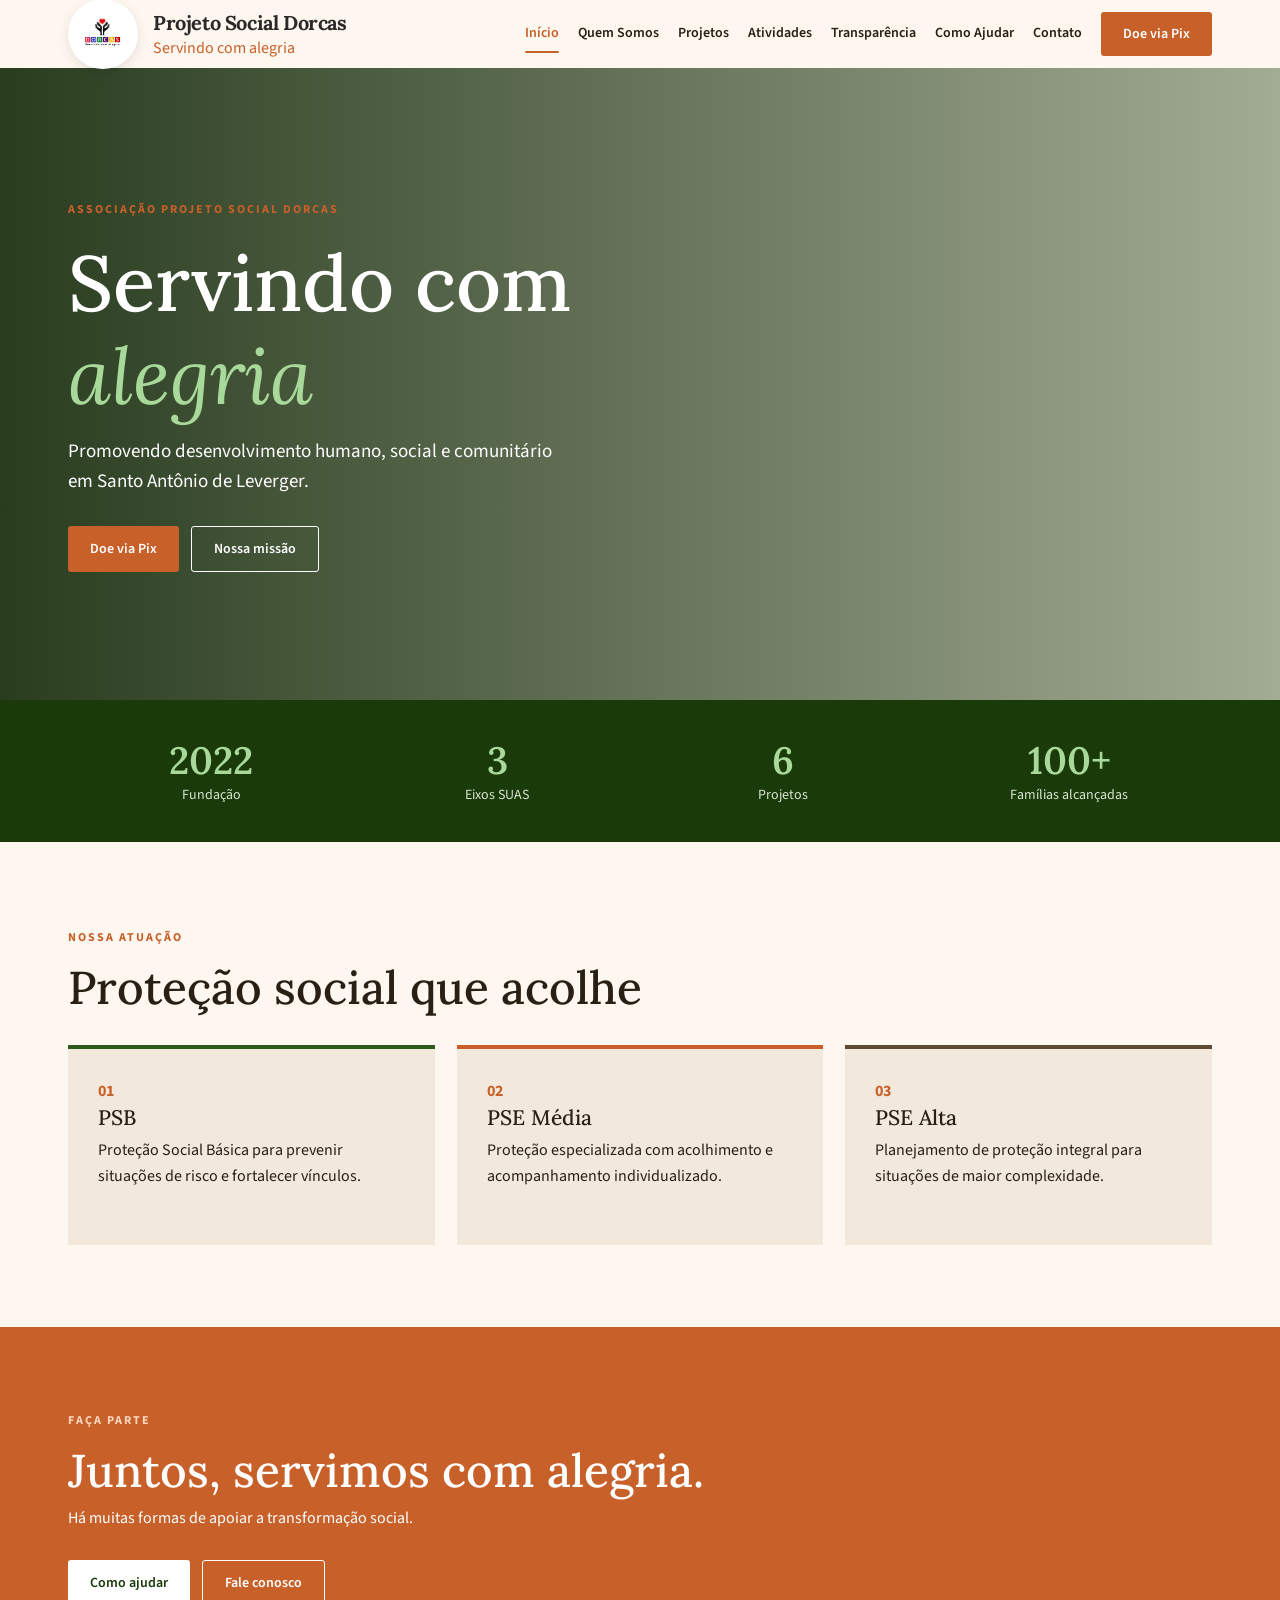
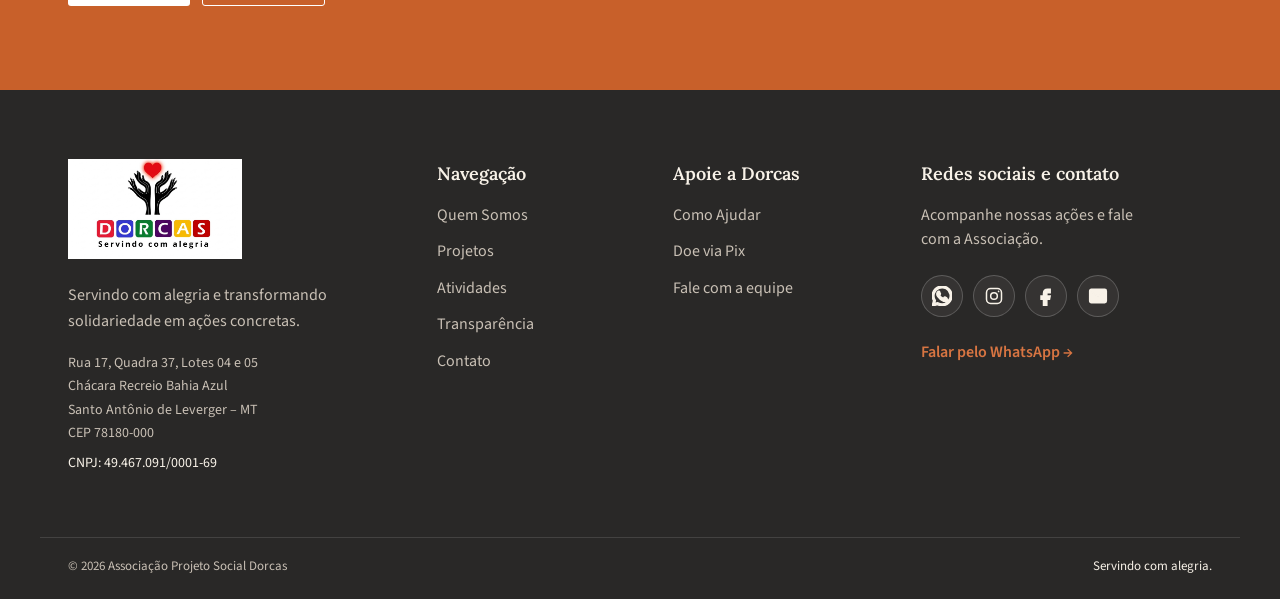
==== index.html @ cb59ca9a "git commit criacao da aplicação do Projeto Dorcas IFMT" ====
<!doctype html>
<html lang="pt-BR">

<head>
    <meta charset="utf-8">
    <meta name="viewport" content="width=device-width, initial-scale=1">
    <meta name="description"
        content="Associação Projeto Social Dorcas — assistência social em Santo Antônio de Leverger, Mato Grosso.">
    <title>Início | Projeto Social Dorcas</title>
    <link rel="preconnect" href="https://fonts.googleapis.com">
    <link rel="preconnect" href="https://fonts.gstatic.com" crossorigin>
    <link
        href="https://fonts.googleapis.com/css2?family=Lora:ital,wght@0,400;0,600;0,700;1,400&family=Source+Sans+3:wght@400;500;600;700&display=swap"
        rel="stylesheet">
    <link href="https://cdn.jsdelivr.net/npm/bootstrap@5.3.8/dist/css/bootstrap.min.css" rel="stylesheet">
    <link rel="stylesheet" href="assets/css/variables.css">
    <link rel="stylesheet" href="assets/css/style.css">
</head>

<body>
    <div data-component="header"></div>
    <main>
        <section class="hero">
            <div class="hero-overlay">
                <div class="container hero-content"><span class="eyebrow">ASSOCIAÇÃO PROJETO SOCIAL DORCAS</span>
                    <h1>Servindo com<br><em>alegria</em></h1>
                    <p>Promovendo desenvolvimento humano, social e comunitário em Santo Antônio de Leverger.</p>
                    <div class="actions"><button class="btn btn-orange pix-page-link" type="button" data-open-pix>Doe
                            via Pix</button><a class="btn btn-outline" href="quem-somos.html">Nossa missão</a></div>
                </div>
            </div>
        </section>
        <section class="stats dark">
            <div class="container stats-grid">
                <div><b>2022</b><span>Fundação</span></div>
                <div><b>3</b><span>Eixos SUAS</span></div>
                <div><b>6</b><span>Projetos</span></div>
                <div><b>100+</b><span>Famílias alcançadas</span></div>
            </div>
        </section>
        <section class="section">
            <div class="container"><span class="eyebrow">Nossa atuação</span>
                <h2>Proteção social que acolhe</h2>
                <div class="cards three">
                    <article class="axis green"><span>01</span>
                        <h3>PSB</h3>
                        <p>Proteção Social Básica para prevenir situações de risco e fortalecer vínculos.</p>
                    </article>
                    <article class="axis orange"><span>02</span>
                        <h3>PSE Média</h3>
                        <p>Proteção especializada com acolhimento e acompanhamento individualizado.</p>
                    </article>
                    <article class="axis brown"><span>03</span>
                        <h3>PSE Alta</h3>
                        <p>Planejamento de proteção integral para situações de maior complexidade.</p>
                    </article>
                </div>
            </div>
        </section>
        <section class="cta">
            <div class="container"><span class="eyebrow">Faça parte</span>
                <h2>Juntos, servimos com alegria.</h2>
                <p>Há muitas formas de apoiar a transformação social.</p>
                <div class="actions"><button type="button" class="btn btn-light" data-open-help>Como
                        ajudar</button><button type="button" class="btn btn-outline-light" data-open-contact>Fale
                        conosco</button></div>
            </div>
        </section>
    </main>
    <div data-component="footer"></div>
    <dialog id="pix-dialog" aria-labelledby="pix-dialog-title">
        <div class="pix-dialog-panel">
            <div class="pix-dialog-header">
                <div><span class="eyebrow">Apoie a nossa missão</span>
                    <h2 id="pix-dialog-title">Doe via Pix</h2>
                </div><button class="dialog-close" type="button" data-close-pix
                    aria-label="Fechar doação Pix">×</button>
            </div>
            <div class="pix-dialog-grid">
                <div class="pix-dialog-qr">
                    <h3>Escaneie o QR Code</h3>
                    <p>Aponte a câmera do seu celular para o código e confira os dados antes de confirmar.</p>
                    <div class="pix-qr pix-qr-large"><img src="assets/images/pix-dorcas.png"
                            alt="QR Code Pix para doar à Associação Projeto Social Dorcas"><span>QR Code Pix</span>
                    </div>
                    <p class="pix-beneficiary"><small>Beneficiário</small><strong>Associação Projeto Social
                            Dorcas</strong></p>
                    <p class="pix-beneficiary"><small>Chave Pix — CNPJ</small><strong>49.467.091/0001-69</strong></p>
                    <button class="btn btn-orange copy-pix" type="button" data-pix="49.467.091/0001-69">Copiar chave
                        Pix</button>
                </div>
                <div class="pix-dialog-instructions">
                    <div class="info-card">
                        <h3>Como doar</h3>
                        <ol>
                            <li>Abra o aplicativo do seu banco.</li>
                            <li>Escolha Pix e leia o QR Code.</li>
                            <li>Confira o beneficiário.</li>
                            <li>Escolha o valor e finalize.</li>
                        </ol>
                    </div>
                    <div class="info-card">
                        <h3>O seu apoio pode ajudar com</h3>
                        <p>Materiais para a sede, atividades de convivência, capacitações profissionais e atendimento às
                            famílias.</p>
                        <div class="suggested-values"><span>R$ 20</span><span>R$ 50</span><span>R$ 100</span><span>Outro
                                valor</span></div>
                    </div>
                </div>
            </div>
        </div>
    </dialog>
    <dialog id="help-dialog" aria-labelledby="help-dialog-title">
        <div class="help-dialog-panel">
            <div class="help-dialog-header">
                <div><span class="eyebrow">Participe da transformação</span>
                    <h2 id="help-dialog-title">Como Ajudar</h2>
                </div><button class="dialog-close" type="button" data-close-help
                    aria-label="Fechar Como Ajudar">×</button>
            </div>
            <div class="help-dialog-content">
                <section class="help-other-section">
                    <div class="help-section-heading"><span class="eyebrow">Outras formas de apoiar</span>
                        <h3>Outras formas de ajudar</h3>
                        <p>Existem muitas maneiras de participar da missão da Associação Projeto Social Dorcas.</p>
                    </div>
                    <div class="help-other-grid">
                        <article>
                            <h4>Seja voluntário</h4>
                            <p>Compartilhe seu tempo, seus conhecimentos e suas habilidades para apoiar as atividades da
                                Dorcas.</p>
                        </article>
                        <article>
                            <h4>Doe materiais</h4>
                            <p>Cimento, alimentos, materiais de construção e itens essenciais fazem diferença no
                                atendimento às famílias.</p>
                        </article>
                        <article>
                            <h4>Divulgue</h4>
                            <p>Conte a alguém sobre a Dorcas, nossas iniciativas e as formas de participação da
                                comunidade.</p>
                        </article>
                    </div>
                </section>
                <section class="help-volunteer-section"><span class="eyebrow">Faça parte da Dorcas</span>
                    <h3>Quero ser voluntário</h3>
                    <p>Preencha seus dados e nossa equipe entrará em contato.</p>
                    <form class="form help-volunteer-form" id="help-volunteer-form"><label>Nome<input name="nome"
                                autocomplete="name" required minlength="3"><small
                                class="field-error"></small></label><label>E-mail<input name="email" type="email"
                                autocomplete="email" required><small
                                class="field-error"></small></label><label>Telefone<input name="telefone" type="tel"
                                autocomplete="tel" required><small class="field-error"></small></label><label>Área de
                            interesse<select name="area" required>
                                <option value="">Selecione</option>
                                <option>Atendimento social</option>
                                <option>Comunicação</option>
                                <option>Eventos e atividades</option>
                                <option>Doações e campanhas</option>
                                <option>Outra área</option>
                            </select><small class="field-error"></small></label><label>Disponibilidade<select
                                name="disponibilidade" required>
                                <option value="">Selecione</option>
                                <option>Durante a semana</option>
                                <option>Aos finais de semana</option>
                                <option>Em eventos pontuais</option>
                                <option>A combinar</option>
                            </select><small class="field-error"></small></label>
                        <div class="help-dialog-actions"><button class="btn btn-orange" type="submit">Enviar
                                inscrição</button><button class="btn btn-outline-green" type="button"
                                data-close-help>Cancelar</button></div>
                        <div class="success" hidden></div>
                    </form>
                </section>
            </div>
        </div>
    </dialog>
    <dialog id="contact-dialog" aria-labelledby="contact-dialog-title">
        <div class="contact-dialog-panel">
            <div class="contact-dialog-header">
                <div><span class="eyebrow">Estamos à disposição</span>
                    <h2 id="contact-dialog-title">Fale conosco</h2>
                </div><button type="button" class="dialog-close" data-close-contact
                    aria-label="Fechar formulário de contato">×</button>
            </div>
            <p>Envie uma mensagem para a Associação Projeto Social Dorcas. Nossa equipe terá prazer em conversar com
                você.</p>
            <form class="form contact-dialog-form" id="contact-dialog-form"><label>Nome<input name="nome"
                        autocomplete="name" required minlength="3"><small
                        class="field-error"></small></label><label>E-mail<input name="email" type="email"
                        autocomplete="email" required><small
                        class="field-error"></small></label><label>Mensagem<textarea name="mensagem" rows="6" required
                        minlength="10"></textarea><small class="field-error"></small></label>
                <div class="contact-dialog-actions"><button class="btn btn-orange" type="submit">Enviar
                        mensagem</button><button class="btn btn-outline-green" type="button"
                        data-close-contact>Cancelar</button></div>
                <div class="success" hidden></div>
            </form>
        </div>
    </dialog>
    <div class="modal-backdrop" id="pix-modal">
        <div class="modal"><button class="modal-close" aria-label="Fechar">×</button><span class="eyebrow">Apoie nossa
                missão</span>
            <h2>Doe via Pix</h2>
            <p>Sua contribuição ajuda a transformar vidas e fortalecer nossa comunidade.</p>
            <div class="pix-qr"><img src="assets/images/pix-dorcas.png" alt="QR Code para doação via Pix"><span>QR Code
                    Pix</span></div>
            <div class="pix-box"><small>Beneficiário</small><strong>Associação Projeto Social
                    Dorcas</strong><small>Chave Pix (CNPJ)</small><code>49.467.091/0001-69</code><button
                    class="btn btn-orange copy-pix" data-pix="49.467.091/0001-69">Copiar chave</button></div>
        </div>
    </div>
    <script src="https://cdn.jsdelivr.net/npm/bootstrap@5.3.8/dist/js/bootstrap.bundle.min.js"></script>
    <script src="assets/js/main.js"></script>
    <script src="assets/js/components.js"></script>
</body>

</html>
---- assets/css/variables.css ----
:root{--verde:#2D5A1B;--verde-escuro:#1A3A0A;--verde-claro:#A8D89A;--laranja:#C8602A;--laranja-hover:#B05520;--marrom-escuro:#2A1F14;--marrom-medio:#5C4A35;--creme:#FDF7EF;--creme-escuro:#F2E9DC;--borda:#D9CEBF;--fonte-display:'Lora',Georgia,serif;--fonte-corpo:'Source Sans 3',system-ui,sans-serif;--container-max:1200px;--header-height:68px}
---- assets/css/style.css ----
*{box-sizing:border-box}html{scroll-behavior:smooth}body{margin:0;background:var(--creme);color:var(--marrom-escuro);font:16px var(--fonte-corpo);line-height:1.6}a{color:inherit;text-decoration:none}.container{max-width:var(--container-max);margin:auto;padding:0 28px}.eyebrow{font-size:12px;letter-spacing:2px;text-transform:uppercase;color:var(--laranja);font-weight:700}h1,h2,h3{font-family:var(--fonte-display);line-height:1.2}h1{font-size:clamp(44px,7vw,78px);margin:14px 0}h2{font-size:clamp(30px,4vw,46px);margin:10px 0 30px}h3{font-size:21px}.dark{background:var(--verde-escuro);color:#fff}header{height:var(--header-height);background:var(--creme);position:fixed;z-index:10;top:0;width:100%;border-bottom:1px solid transparent;transition:.3s}header.scrolled{box-shadow:0 3px 18px #0002;border-color:var(--borda)}.nav-wrap{height:100%;display:flex;align-items:center;justify-content:space-between}.brand{display:flex;align-items:center;gap:10px}.logo-mark{display:grid;place-items:center;width:40px;height:40px;border-radius:50%;background:var(--verde);color:#fff;font:700 23px var(--fonte-display)}.brand strong,.brand small{display:block;line-height:1.1}.brand strong{font:600 15px var(--fonte-display)}.brand small{font-size:11px;color:var(--laranja)}nav{display:flex;align-items:center;gap:19px;font-size:14px;font-weight:600}nav a:hover,.text-link{color:var(--laranja)}.hamb{display:none;background:none;border:0;font-size:28px}.btn{border:0;padding:12px 22px;border-radius:3px;display:inline-block;cursor:pointer;font:600 14px var(--fonte-corpo);transition:.2s}.btn-orange{background:var(--laranja);color:#fff}.btn-orange:hover{background:var(--laranja-hover)}.btn-outline,.btn-outline-light{border:1px solid #fff;color:#fff;background:transparent}.btn-light{background:#fff;color:var(--verde-escuro)}.hero{height:700px;background:linear-gradient(90deg,#122808e6,#1a3a0a66),url('https://images.unsplash.com/photo-1488521787991-ed7bbaae773c?w=1600&h=900&fit=crop&auto=format') center/cover;color:#fff}.hero-overlay{height:100%;display:flex;align-items:center}.hero-content{padding-top:68px}.hero h1 em{color:var(--verde-claro);font-weight:400}.hero p{font-size:19px;max-width:510px}.actions{display:flex;gap:12px;flex-wrap:wrap;margin-top:28px}.copy-pix{background:#fff;color:var(--laranja);border:0;padding:9px 15px;border-radius:3px;cursor:pointer}.stats{padding:36px 0}.stats-grid{display:grid;grid-template-columns:repeat(4,1fr);text-align:center}.stats b,.stats span{display:block}.stats b{font:600 38px var(--fonte-display);color:var(--verde-claro)}.stats span{font-size:14px;color:#d8e4d1}.section{padding:82px 0}.cream{background:var(--creme-escuro)}.cards{display:grid;gap:22px}.cards.three{grid-template-columns:repeat(3,1fr)}.cards.four{grid-template-columns:repeat(4,1fr)}.axis{padding:30px;background:var(--creme-escuro);min-height:200px;border-top:4px solid var(--verde)}.axis.orange{border-color:var(--laranja)}.axis.brown{border-color:var(--marrom-medio)}.axis span{color:var(--laranja);font-weight:700}.card{background:#fff;border:1px solid var(--borda);overflow:hidden}.card img{width:100%;height:190px;object-fit:cover;display:block}.card-body{padding:22px}.card-body p{color:#71675b}.tag,.status{display:inline-block;padding:4px 9px;font-size:11px;text-transform:uppercase;letter-spacing:.5px;background:var(--creme-escuro);color:var(--verde);margin-right:6px}.status{background:#dcebd7}.cor-laranja{background:#f7d8c8;color:#94431c}.cor-marrom{background:#e5dbce;color:var(--marrom-medio)}.meta{display:flex;align-items:center;justify-content:space-between}.section-head,.page-intro{display:flex;justify-content:space-between;align-items:center;gap:55px}.quote{background:var(--verde-escuro);color:#fff;padding:38px;font:italic 25px var(--fonte-display);flex:0 0 42%}.quote small{display:block;margin-top:18px;font:14px var(--fonte-corpo);color:var(--verde-claro)}.spaced{margin-top:60px}.team{text-align:center;padding:24px 16px;border:1px solid var(--borda);background:#fff}.avatar{width:70px;height:70px;margin:auto;border-radius:50%;display:grid;place-items:center;background:var(--verde-claro);color:var(--verde-escuro);font:600 22px var(--fonte-display)}.team>span{color:var(--laranja);font-weight:600}.doc-list{display:grid;gap:12px}.doc{display:flex;align-items:center;gap:18px;background:#fff;border:1px solid var(--borda);padding:17px 20px}.doc>div:nth-child(2){flex:1}.doc h3{margin:0}.doc-icon{background:var(--laranja);color:#fff;padding:10px 8px;font-size:11px}.doc .btn{padding:7px 13px;border:1px solid var(--borda)}.legal-grid{display:grid;grid-template-columns:repeat(4,1fr);gap:12px;margin-top:35px}.legal-grid div{padding:20px;background:var(--creme-escuro)}.legal-grid b,.legal-grid span{display:block}.legal-grid b{color:var(--laranja)}.donate-box{background:var(--laranja);color:#fff;display:flex;align-items:center;justify-content:space-between;padding:28px;border-left:0}.donate-box .eyebrow{color:#ffd6be}.donate-box h2{margin:6px 0}.donate-box strong{font:600 23px var(--fonte-display)}.help-grid,.contact-grid{display:grid;grid-template-columns:1fr 1fr;gap:70px;align-items:start;margin-top:40px}.form{background:#fff;border:1px solid var(--borda);padding:28px;display:grid;gap:13px}.form h2{font-size:30px;margin:0 0 8px}.form label{font-weight:600;font-size:14px}.form input,.form select,.form textarea{width:100%;display:block;margin-top:5px;padding:11px;border:1px solid var(--borda);font:16px var(--fonte-corpo);background:var(--creme)}.field-error{display:block;color:#a52a2a;font-size:12px;font-weight:600;min-height:0}.invalid{border-color:#b33!important;outline:2px solid #b332}.success{background:#dff1d9;color:var(--verde);padding:12px}.map-box{margin-top:24px;width:100%;height:280px;overflow:hidden;border:1px solid var(--borda);background:var(--creme-escuro)}.map-box iframe{width:100%;height:100%;border:0}.cta{padding:80px 0;background:var(--laranja);color:#fff}.cta .eyebrow{color:#ffd6be}.cta h2{margin-bottom:8px}footer{background:var(--verde-escuro);color:#dae7d5;padding:55px 0 20px}.footer-grid{display:grid;grid-template-columns:2fr 1fr 1.4fr;gap:50px}.light strong{color:#fff}.light small{color:var(--verde-claro)}footer h4{color:#fff;margin-top:0}footer a{display:block;margin:5px 0;color:#c3d5bb}.small{font-size:13px}.copyright{border-top:1px solid #ffffff22;margin-top:35px;padding-top:16px;font-size:13px}.fab{position:fixed;right:25px;bottom:25px;z-index:9;width:58px;height:58px;border-radius:50%;border:0;background:var(--laranja);color:#fff;font-size:23px;box-shadow:0 5px 16px #0003;animation:pulse 2s infinite}@keyframes pulse{50%{box-shadow:0 5px 16px #0003,0 0 0 10px #c8602a33}}.modal-backdrop{display:none;position:fixed;z-index:20;inset:0;background:#102006aa;place-items:center;padding:20px}.modal-backdrop.open{display:grid}.modal{background:var(--creme);max-width:440px;padding:38px;position:relative}.modal-close{position:absolute;right:15px;top:8px;border:0;background:none;font-size:30px}.pix-box{display:grid;gap:7px;background:var(--creme-escuro);padding:20px}.pix-box small{color:var(--marrom-medio);margin-top:4px}.pix-box code{font-size:20px}
@media(max-width:900px){nav{display:none}.hamb{display:block}nav.aberto{display:flex;position:absolute;top:68px;left:0;right:0;background:var(--creme);padding:18px 28px;flex-direction:column;align-items:stretch;box-shadow:0 8px 15px #0002}.cards.three,.cards.four,.legal-grid{grid-template-columns:repeat(2,1fr)}.page-intro,.help-grid,.contact-grid{display:grid;grid-template-columns:1fr}.quote{width:100%}.footer-grid{grid-template-columns:1fr 1fr}}
@media(max-width:560px){.container{padding:0 20px}.hero{height:620px}.hero h1{font-size:49px}.stats-grid{grid-template-columns:repeat(2,1fr);gap:25px}.cards.three,.cards.four,.legal-grid{grid-template-columns:1fr}.section{padding:58px 0}.footer-grid{grid-template-columns:1fr}.donate-box{display:block}.donate-box .btn{margin-top:15px}.doc{align-items:flex-start;flex-wrap:wrap}.doc .btn{margin-left:auto}}
.tabs-section{padding-top:72px;padding-bottom:72px;background:var(--creme)}.tabs-heading p{color:var(--marrom-medio)}.dorcas-tabs{border-bottom:1px solid var(--borda);padding-bottom:18px}.dorcas-tabs .nav-link{border:1px solid var(--borda);border-radius:999px;color:var(--verde-escuro);background:#fff;font:600 14px var(--fonte-corpo);padding:10px 18px;transition:color .25s ease,background-color .25s ease,transform .25s ease,box-shadow .25s ease}.dorcas-tabs .nav-link:hover{color:#fff;background:var(--verde);transform:translateY(-2px)}.dorcas-tabs .nav-link.active{color:#fff;background:var(--laranja);border-color:var(--laranja);box-shadow:0 6px 16px #c8602a33}.dorcas-tab-content{margin-top:24px;min-height:360px}.dorcas-tab-content>.tab-pane{animation:tabIn .42s ease both}.dorcas-tab-content .section{padding:34px 0 22px}.dorcas-tab-content .section>.container{padding-left:0;padding-right:0;max-width:none}.dorcas-tab-content .section h2{margin-top:0}@keyframes tabIn{from{opacity:0;transform:translateY(12px)}to{opacity:1;transform:translateY(0)}}@media(max-width:576px){.dorcas-tabs{justify-content:flex-start!important;overflow-x:auto;flex-wrap:nowrap!important;padding:5px 2px 16px}.dorcas-tabs .nav-item{flex:0 0 auto}.dorcas-tabs .nav-link{padding:9px 14px;font-size:13px}.tabs-heading{text-align:left!important}.dorcas-tab-content{min-height:500px}.dorcas-tab-content .section{padding-top:22px}.dorcas-tab-content .cards.three,.dorcas-tab-content .cards.four{grid-template-columns:1fr}}
#conteudo-abas{scroll-margin-top:86px}.location-column{position:relative}.location-column>.eyebrow{display:block;margin-bottom:8px}.location-column h3{margin-top:0}.location-column .map-box{box-shadow:0 12px 28px #1a3a0a18}.location-column .btn{margin-top:4px}@media(max-width:900px){nav.aberto{z-index:30;max-height:calc(100vh - 68px);overflow-y:auto}.dorcas-tabs{position:relative;z-index:2}}
.page-intro{position:relative;overflow:hidden;padding:30px;border-radius:18px;background:linear-gradient(135deg,#fff 0%,#f7eadb 56%,#dcebd7 100%);box-shadow:0 16px 35px #2d5a1b14}.page-intro:after{content:'';position:absolute;width:220px;height:220px;right:-90px;top:-100px;border-radius:50%;background:linear-gradient(135deg,#c8602a55,#a8d89a66);pointer-events:none}.page-intro>div{position:relative;z-index:1}.story-highlight{margin-top:28px;padding:26px;border-left:5px solid var(--laranja);border-radius:0 12px 12px 0;background:#fff;box-shadow:0 8px 20px #2d5a1b12}.story-highlight h3{margin-top:5px;color:var(--verde-escuro)}.principles-grid{display:grid;grid-template-columns:repeat(4,1fr);gap:14px}.principles-grid article{padding:22px;background:#fff;border:1px solid var(--borda);border-radius:10px;transition:transform .25s ease,box-shadow .25s ease,border-color .25s ease}.principles-grid article:hover{transform:translateY(-7px);border-color:var(--laranja);box-shadow:0 14px 24px #c8602a22}.principles-grid h3{font-size:18px;color:var(--verde);margin-top:0}.principles-grid p{margin-bottom:0;color:var(--marrom-medio)}.section-note{max-width:760px;color:var(--marrom-medio)}.relatos-grid{margin-top:18px}.relato-card{padding:24px;background:linear-gradient(145deg,#fff,#f5eee5);border:1px solid var(--borda);border-radius:10px}.relato-card p{font:italic 17px var(--fonte-display)}.relato-card small{color:var(--marrom-medio)}.relato-label{display:inline-block;margin-bottom:10px;color:var(--laranja);font-weight:700;text-transform:uppercase;font-size:12px;letter-spacing:1px}.donate-box{gap:25px}.pix-instruction{display:block;margin-top:10px;color:#fff;opacity:.9}.pix-qr{display:flex;flex-direction:column;align-items:center;gap:5px;background:#fff;padding:10px;border-radius:8px;color:var(--verde-escuro);font-size:12px;font-weight:700}.pix-qr img{display:block;width:132px;height:132px}.modal .pix-qr{margin:8px auto 15px;width:max-content}.modal .pix-qr img{width:170px;height:170px}@media(max-width:900px){.principles-grid{grid-template-columns:repeat(2,1fr)}}@media(max-width:560px){.page-intro{padding:22px 18px}.principles-grid{grid-template-columns:1fr}.donate-box{display:grid}.pix-qr img{width:150px;height:150px}}
nav a.active{color:var(--laranja);position:relative}nav a.active:after{content:'';position:absolute;left:0;right:0;bottom:-8px;height:2px;background:var(--laranja);border-radius:2px}@media(max-width:900px){nav.aberto a.active:after{bottom:auto;left:0;right:auto;top:50%;width:28px;transform:translateY(-50%)}}
.site-logo{display:block;width:190px;height:58px;object-fit:contain;object-position:left center}.brand{min-width:0}.footer-grid .site-logo{width:245px;height:105px;object-position:left center}@media(max-width:900px){.site-logo{width:175px;height:56px}.footer-grid .site-logo{width:230px;height:98px}}@media(max-width:560px){.site-logo{width:155px;height:52px}.footer-grid .site-logo{width:220px;height:94px}}
.pix-page-hero{padding:145px 0 70px;background:linear-gradient(115deg,var(--verde-escuro),var(--verde));color:#fff}.pix-page-hero .eyebrow{color:var(--verde-claro)}.pix-page-hero h1{margin-bottom:12px}.pix-page-hero p{max-width:650px;font-size:19px}.pix-page-grid{display:grid;grid-template-columns:1fr 1fr;gap:38px;align-items:start}.pix-main-card{padding:40px;background:#fff;border:1px solid var(--borda);border-radius:14px;text-align:center;box-shadow:0 14px 30px #2d5a1b12}.pix-main-card h2{margin-bottom:10px}.pix-qr-large{margin:24px auto;width:max-content}.pix-qr-large img{width:260px;height:260px}.pix-beneficiary{display:grid;gap:2px;text-align:left;border-top:1px solid var(--borda);padding-top:12px;margin-top:14px}.pix-beneficiary small{color:var(--marrom-medio)}.pix-beneficiary strong{font:600 19px var(--fonte-display);color:var(--verde-escuro)}.pix-side{display:grid;gap:18px}.info-card{padding:26px;background:var(--creme-escuro);border-left:4px solid var(--laranja);border-radius:0 10px 10px 0}.info-card h3{margin-top:0;color:var(--verde-escuro)}.info-card ol{padding-left:22px;margin-bottom:0}.suggested-values{display:flex;gap:8px;flex-wrap:wrap}.suggested-values span{padding:7px 13px;background:#fff;border:1px solid var(--borda);border-radius:999px;color:var(--verde);font-weight:600}.btn-outline-green{border:1px solid var(--verde);color:var(--verde);background:#fff}.btn-outline-green:hover{background:var(--verde);color:#fff}.pix-whatsapp{display:block;margin-top:13px}@media(max-width:800px){.pix-page-grid{grid-template-columns:1fr}.pix-page-hero{padding-top:125px}}@media(max-width:560px){.pix-main-card{padding:25px 18px}.pix-qr-large img{width:220px;height:220px}}
.project-detail-section{padding-top:135px}.project-detail-view{margin-top:24px;background:#fff;border:1px solid var(--borda);border-radius:16px;overflow:hidden;box-shadow:0 16px 35px #2d5a1b14}.project-detail-image{display:block;width:100%;height:420px;object-fit:cover}.project-detail-copy{max-width:850px;padding:42px}.project-detail-meta{display:flex;gap:10px;align-items:center;flex-wrap:wrap;margin-bottom:15px}.project-detail-copy h1{font-size:clamp(32px,5vw,58px);line-height:1.08;margin:0 0 14px}.project-detail-copy h2{font-size:26px;color:var(--verde-escuro);margin:30px 0 8px}.project-lead{font:italic 21px var(--fonte-display);color:var(--marrom-medio);margin-bottom:26px}.project-detail-copy .actions{margin-top:30px}.project-detail-copy .btn-outline-green{border:1px solid var(--verde);color:var(--verde);background:#fff}.project-detail-copy .btn-outline-green:hover{background:var(--verde);color:#fff}@media(max-width:700px){.project-detail-section{padding-top:110px}.project-detail-image{height:260px}.project-detail-copy{padding:26px 20px}.project-detail-copy h1{font-size:36px}}
.volunteer-hero{padding:145px 0 70px;background:linear-gradient(115deg,var(--verde-escuro),var(--verde));color:#fff}.volunteer-hero .eyebrow{color:var(--verde-claro)}.volunteer-hero p{max-width:650px;font-size:19px}.volunteer-layout{display:grid;grid-template-columns:.9fr 1.1fr;gap:70px;align-items:start}.volunteer-layout>div{padding-top:15px}.volunteer-note{margin:28px 0;padding:22px;background:var(--creme-escuro);border-left:4px solid var(--laranja);border-radius:0 10px 10px 0}.volunteer-note h3{margin-top:0;color:var(--verde-escuro)}.volunteer-form-page{gap:16px}.volunteer-form-page h2{margin-bottom:10px}@media(max-width:800px){.volunteer-hero{padding-top:115px}.volunteer-layout{grid-template-columns:1fr;gap:35px}}
.volunteer-project-link{display:inline-block;margin-top:4px;margin-bottom:10px}.project-detail-copy .actions{display:flex;gap:12px;flex-wrap:wrap}
.project-detail-actions{display:flex;align-items:center;gap:12px;flex-wrap:wrap;margin-top:24px}.project-detail-actions .btn{margin:0}@media(max-width:480px){.project-detail-actions{flex-direction:column;align-items:stretch}.project-detail-actions .btn{text-align:center}}
#volunteer-dialog{width:min(680px,calc(100% - 32px));max-width:680px;padding:0;border:0;border-radius:18px;background:transparent;color:var(--marrom-escuro);box-shadow:0 24px 70px #10200655}#volunteer-dialog::backdrop{background:rgba(16,32,6,.72);backdrop-filter:blur(3px)}.dialog-panel{padding:32px;background:var(--creme);border:1px solid var(--borda);border-radius:18px;max-height:90vh;overflow:auto}.dialog-header{display:flex;align-items:flex-start;justify-content:space-between;gap:20px}.dialog-header h2{margin:4px 0 0;color:var(--verde-escuro)}.dialog-close{width:38px;height:38px;border:0;border-radius:50%;background:var(--creme-escuro);color:var(--verde-escuro);font-size:28px;line-height:1;cursor:pointer}.dialog-close:hover{background:var(--laranja);color:#fff}.dialog-form{display:grid;gap:13px}.dialog-form label{display:grid;gap:6px}.dialog-form input,.dialog-form select{width:100%;padding:12px 13px;border:1px solid var(--borda);border-radius:5px;background:#fff;color:var(--marrom-escuro)}.dialog-form input:focus,.dialog-form select:focus{outline:2px solid #c8602a55;border-color:var(--laranja)}.dialog-actions{display:flex;gap:12px;flex-wrap:wrap;margin-top:8px}.dialog-actions .btn{margin:0}.dialog-form .success{border-radius:6px}@media(max-width:560px){#volunteer-dialog{width:calc(100% - 20px)}.dialog-panel{padding:24px 18px}.dialog-actions{flex-direction:column}.dialog-actions .btn{width:100%}}
#project-dialog{width:min(860px,calc(100% - 28px));max-width:860px;max-height:90vh;padding:0;border:0;border-radius:18px;background:transparent;color:var(--marrom-escuro);box-shadow:0 24px 70px #10200655}#project-dialog::backdrop{background:rgba(16,32,6,.74);backdrop-filter:blur(3px)}.project-dialog-panel{max-height:90vh;overflow-y:auto;padding:30px 34px;background:var(--creme);border:1px solid var(--borda);border-radius:18px}.project-dialog-header{display:flex;align-items:center;justify-content:space-between;gap:20px}.project-dialog-header .eyebrow{margin-bottom:0}.project-dialog-meta{display:flex;align-items:center;gap:9px;flex-wrap:wrap;margin:14px 0}.project-dialog-image{display:block;width:100%;height:290px;object-fit:cover;border-radius:12px;margin-bottom:22px}.project-dialog-panel h2{font-size:clamp(30px,5vw,48px);line-height:1.1;margin:8px 0 12px;color:var(--marrom-escuro)}.project-dialog-panel h3{margin:26px 0 7px;color:var(--verde-escuro);font-size:25px}.project-dialog-panel p{line-height:1.65}.project-dialog-panel .project-lead{font:italic 20px var(--fonte-display);color:var(--marrom-medio)}.project-dialog-footer{display:flex;justify-content:flex-end;margin-top:28px}.project-dialog-footer .btn{margin:0}.project-dialog-panel .dialog-close{flex:0 0 auto}@media(max-width:600px){#project-dialog{width:calc(100% - 18px)}.project-dialog-panel{padding:22px 18px}.project-dialog-image{height:200px}.project-dialog-panel h3{font-size:22px}}
#activity-dialog{width:min(760px,calc(100% - 28px));max-width:760px;max-height:90vh;padding:0;border:0;border-radius:18px;background:transparent;color:var(--marrom-escuro);box-shadow:0 24px 70px #10200655}#activity-dialog::backdrop{background:rgba(16,32,6,.74);backdrop-filter:blur(3px)}.activity-dialog-panel{max-height:90vh;overflow-y:auto;padding:30px 34px;background:var(--creme);border:1px solid var(--borda);border-radius:18px}.activity-dialog-header{display:flex;align-items:center;justify-content:space-between;gap:20px}.activity-dialog-meta{display:flex;align-items:center;gap:10px;flex-wrap:wrap;margin:18px 0 12px}.activity-dialog-meta time{color:var(--marrom-medio);font-size:14px}.activity-dialog-panel h2{font-size:clamp(30px,5vw,48px);line-height:1.1;color:var(--marrom-escuro);margin:8px 0 14px}.activity-dialog-panel h3{font-size:24px;color:var(--verde-escuro);margin:28px 0 8px}.activity-dialog-panel p{line-height:1.65}.activity-dialog-lead{font:italic 20px var(--fonte-display);color:var(--marrom-medio)}.activity-dialog-footer{display:flex;justify-content:flex-end;margin-top:28px}.activity-dialog-footer .btn{margin:0}@media(max-width:600px){#activity-dialog{width:calc(100% - 18px)}.activity-dialog-panel{padding:22px 18px}.activity-dialog-panel h3{font-size:21px}}
#pix-dialog{width:min(900px,calc(100% - 28px));max-width:900px;max-height:92vh;padding:0;border:0;border-radius:18px;background:transparent;color:var(--marrom-escuro);box-shadow:0 24px 70px #10200655}#pix-dialog::backdrop{background:rgba(16,32,6,.76);backdrop-filter:blur(3px)}.pix-dialog-panel{max-height:92vh;overflow-y:auto;padding:30px 34px;background:var(--creme);border:1px solid var(--borda);border-radius:18px}.pix-dialog-header{display:flex;align-items:flex-start;justify-content:space-between;gap:20px}.pix-dialog-header h2{margin:5px 0 0;color:var(--verde-escuro);font-size:clamp(30px,5vw,46px)}.pix-dialog-grid{display:grid;grid-template-columns:minmax(240px,.9fr) minmax(280px,1.1fr);gap:28px;align-items:start;margin-top:20px}.pix-dialog-qr{padding:22px;background:#fff;border:1px solid var(--borda);border-radius:12px;text-align:center}.pix-dialog-qr h3,.pix-dialog-instructions h3{color:var(--verde-escuro);margin-top:0}.pix-dialog-qr .pix-qr{margin:16px auto}.pix-dialog-qr .pix-beneficiary{text-align:left}.pix-dialog-qr .copy-pix{margin-top:8px}.pix-dialog-instructions{display:grid;gap:16px}.pix-dialog-instructions .info-card{margin:0}.pix-dialog-instructions ol{padding-left:22px;margin-bottom:0}.pix-dialog-instructions li+li{margin-top:8px}.pix-dialog-panel .copy-pix.copied{background:var(--verde);border-color:var(--verde)}@media(max-width:680px){#pix-dialog{width:calc(100% - 18px)}.pix-dialog-panel{padding:22px 18px}.pix-dialog-grid{grid-template-columns:1fr;gap:18px}.pix-dialog-qr{padding:18px}.pix-dialog-header h2{font-size:32px}}
.nav-help-button{display:inline-flex;align-items:center;border:0;background:transparent;color:inherit;font:inherit;cursor:pointer;padding:8px 0}.nav-help-button:hover{color:var(--laranja)}#help-dialog{width:min(900px,calc(100% - 24px));max-width:900px;max-height:90vh;padding:0;border:0;border-radius:18px;background:transparent;color:var(--marrom-escuro);box-shadow:0 24px 70px #10200655}#help-dialog::backdrop{background:rgba(16,32,6,.76);backdrop-filter:blur(3px)}.help-dialog-panel{max-height:90vh;overflow-y:auto;padding:30px 34px;background:var(--creme);border:1px solid var(--borda);border-radius:18px}.help-dialog-header{display:flex;align-items:flex-start;justify-content:space-between;gap:20px}.help-dialog-header h2{margin:5px 0 0;color:var(--verde-escuro);font-size:clamp(30px,5vw,46px)}.help-dialog-content{display:grid;gap:28px;margin-top:24px}.help-donate-section,.help-volunteer-section{padding:24px;background:#fff;border:1px solid var(--borda);border-radius:14px}.help-section-heading h3,.help-volunteer-section h3{margin:4px 0 8px;color:var(--verde-escuro);font-size:28px}.help-donate-grid{display:grid;grid-template-columns:minmax(230px,.85fr) minmax(280px,1.15fr);gap:24px;align-items:start;margin-top:18px}.help-pix-card{padding:18px;background:var(--creme-escuro);border-radius:10px;text-align:center}.help-pix-card .pix-qr{margin:0 auto 14px}.help-pix-card .pix-beneficiary{text-align:left}.help-pix-card .copy-pix{margin-top:8px}.help-donate-grid .info-card{margin:0}.help-donate-grid ol{padding-left:22px}.help-donate-grid li+li{margin-top:7px}.help-volunteer-form{display:grid;grid-template-columns:1fr 1fr;gap:14px 18px;margin-top:18px}.help-volunteer-form label{display:grid;gap:6px}.help-volunteer-form label:nth-child(1),.help-volunteer-form label:nth-child(2){grid-column:span 1}.help-volunteer-form input{width:100%;padding:12px;border:1px solid var(--borda);border-radius:5px;background:#fff}.help-dialog-actions{grid-column:1/-1;display:flex;gap:12px;flex-wrap:wrap;margin-top:4px}.help-dialog-actions .btn{margin:0}.help-pix-card .copy-pix.copied{background:var(--verde);border-color:var(--verde)}@media(max-width:700px){#help-dialog{width:calc(100% - 16px)}.help-dialog-panel{padding:22px 16px}.help-donate-grid,.help-volunteer-form{grid-template-columns:1fr}.help-volunteer-form label:nth-child(1),.help-volunteer-form label:nth-child(2){grid-column:auto}.help-dialog-actions{grid-column:auto;flex-direction:column}.help-dialog-actions .btn{width:100%}.nav-help-button{width:100%;justify-content:flex-start;padding:10px 0}}
#help-dialog .help-other-section{padding:24px;background:#fff;border:1px solid var(--borda);border-radius:14px}.help-other-grid{display:grid;grid-template-columns:repeat(3,1fr);gap:14px;margin-top:20px}.help-other-grid article{padding:20px;background:linear-gradient(145deg,#fff,#f5eee5);border:1px solid var(--borda);border-radius:10px;transition:transform .25s ease,box-shadow .25s ease,border-color .25s ease}.help-other-grid article:hover{transform:translateY(-5px);border-color:var(--laranja);box-shadow:0 12px 24px #c8602a22}.help-other-grid h4{margin:0 0 8px;color:var(--verde-escuro)}.help-other-grid p{margin:0;color:var(--marrom-medio);line-height:1.55}#help-dialog .help-volunteer-section{padding:24px;background:#fff;border:1px solid var(--borda);border-radius:14px}#help-dialog .help-volunteer-form{grid-template-columns:repeat(2,1fr)}#help-dialog .help-volunteer-form label{grid-column:auto}#help-dialog .help-volunteer-form label:nth-child(5),#help-dialog .help-volunteer-form .help-dialog-actions{grid-column:1/-1}@media(max-width:700px){.help-other-grid{grid-template-columns:1fr}#help-dialog .help-volunteer-form{grid-template-columns:1fr}#help-dialog .help-volunteer-form label:nth-child(5),#help-dialog .help-volunteer-form .help-dialog-actions{grid-column:auto}}
:root{--footer-bg:#292827;--footer-bg-soft:#353332;--footer-text:#f8f2e8;--footer-muted:#c9c0b5;--footer-accent:#d87542}.site-footer{background:var(--footer-bg);color:var(--footer-text);padding:64px 0 22px;border-top:4px solid var(--laranja)}.footer-grid-modern{display:grid;grid-template-columns:1.35fr .8fr .85fr 1.2fr;gap:42px;align-items:start}.site-footer .footer-brand{display:inline-block;margin-bottom:16px}.site-footer .footer-brand .site-logo{width:235px;height:100px;object-position:left center}.footer-intro{max-width:270px;color:var(--footer-muted);line-height:1.6;margin:0 0 18px}.site-footer address{font-style:normal;color:var(--footer-muted);line-height:1.65;font-size:14px}.site-footer address span{display:inline-block;margin-top:7px;color:var(--footer-text)}.site-footer h4{color:var(--footer-text);font:600 18px var(--fonte-display);margin:8px 0 18px}.site-footer .footer-column,.site-footer .footer-social-column{display:flex;flex-direction:column;align-items:flex-start}.site-footer .footer-column a,.footer-action-link{color:var(--footer-muted);text-decoration:none;background:none;border:0;font:inherit;text-align:left;padding:0;margin:0 0 11px;cursor:pointer;transition:color .25s ease,transform .25s ease}.site-footer .footer-column a:hover,.footer-action-link:hover{color:var(--footer-accent);transform:translateX(4px)}.site-footer .footer-social-column>p{color:var(--footer-muted);line-height:1.55;margin:0 0 18px;max-width:230px}.social-links{display:flex;gap:10px;flex-wrap:wrap}.social-link{display:grid;place-items:center;width:42px;height:42px;border:1px solid #ffffff33;border-radius:50%;color:var(--footer-text);background:var(--footer-bg-soft);transition:background .25s ease,color .25s ease,border-color .25s ease,transform .25s ease}.social-link:hover{color:#fff;background:var(--footer-accent);border-color:var(--footer-accent);transform:translateY(-4px)}.social-link svg{width:20px;height:20px;fill:currentColor;stroke:currentColor;stroke-width:1.8}.social-link svg rect,.social-link svg circle{fill:none}.social-link svg .icon-fill{fill:currentColor;stroke:none}.footer-whatsapp{display:inline-block;margin-top:18px;color:var(--footer-accent);font-weight:600;text-decoration:none;transition:color .25s ease,transform .25s ease}.footer-whatsapp:hover{color:#fff;transform:translateX(4px)}.site-footer .copyright{display:flex;justify-content:space-between;gap:16px;color:var(--footer-muted);border-top:1px solid #ffffff1f;margin-top:46px;padding-top:18px;font-size:13px}.site-footer .copyright span:last-child{color:var(--footer-text)}@media(max-width:1050px){.footer-grid-modern{grid-template-columns:1.2fr 1fr 1fr;gap:32px}.footer-social-column{grid-column:1/-1}.site-footer .footer-social-column>p{max-width:420px}}@media(max-width:700px){.site-footer{padding:48px 0 20px}.footer-grid-modern{grid-template-columns:1fr 1fr;gap:30px 24px}.footer-brand-column{grid-column:1/-1}.site-footer .footer-social-column{grid-column:1/-1}.site-footer .copyright{flex-direction:column;gap:6px;margin-top:34px}.site-footer .footer-brand .site-logo{width:220px;height:94px}}@media(max-width:480px){.footer-grid-modern{grid-template-columns:1fr}.footer-brand-column,.site-footer .footer-social-column{grid-column:auto}}
.header-brand{display:flex;align-items:center;gap:15px;min-width:0;text-decoration:none}.header-logo-frame{display:flex;align-items:center;justify-content:center;width:70px;height:70px;flex:0 0 70px;border-radius:50%;overflow:hidden;background:#fff;border:2px solid #ffffffaa;box-shadow:0 4px 12px #00000018}.header-logo{display:block;width:100%;height:100%;padding:6px;object-fit:contain;object-position:center;background:#fff}.header-brand-copy{display:flex;flex-direction:column;align-items:flex-start;justify-content:center;line-height:1.1;white-space:nowrap}.header-brand-copy strong{color:#2b2927;font:700 20px var(--fonte-display);letter-spacing:-.02em}.header-brand-copy small{margin-top:5px;color:var(--laranja);font:italic 600 14px var(--fonte-body)}@media(max-width:900px){.header-logo-frame{width:62px;height:62px;flex-basis:62px}.header-brand-copy strong{font-size:18px}.header-brand-copy small{font-size:13px}}@media(max-width:560px){.header-brand{gap:10px}.header-logo-frame{width:54px;height:54px;flex-basis:54px}.header-logo{padding:4px}.header-brand-copy strong{font-size:15px}.header-brand-copy small{font-size:11px;margin-top:3px}}
#contact-dialog{width:min(620px,calc(100% - 24px));max-width:620px;max-height:90vh;padding:0;border:0;border-radius:18px;background:transparent;color:var(--marrom-escuro);box-shadow:0 24px 70px #10200655}#contact-dialog::backdrop{background:rgba(16,32,6,.76);backdrop-filter:blur(3px)}.contact-dialog-panel{max-height:90vh;overflow-y:auto;padding:30px 34px;background:var(--creme);border:1px solid var(--borda);border-radius:18px}.contact-dialog-header{display:flex;align-items:flex-start;justify-content:space-between;gap:20px}.contact-dialog-header h2{margin:5px 0 0;color:var(--verde-escuro);font-size:clamp(30px,5vw,46px)}.contact-dialog-form{display:grid;gap:14px;margin-top:20px}.contact-dialog-form label{display:grid;gap:6px}.contact-dialog-form input,.contact-dialog-form textarea{width:100%;padding:12px;border:1px solid var(--borda);border-radius:5px;background:#fff;font:inherit}.contact-dialog-form textarea{resize:vertical;min-height:130px}.contact-dialog-actions{display:flex;gap:12px;flex-wrap:wrap;margin-top:4px}.contact-dialog-actions .btn{margin:0}@media(max-width:600px){#contact-dialog{width:calc(100% - 16px)}.contact-dialog-panel{padding:22px 18px}.contact-dialog-actions{flex-direction:column}.contact-dialog-actions .btn{width:100%}}
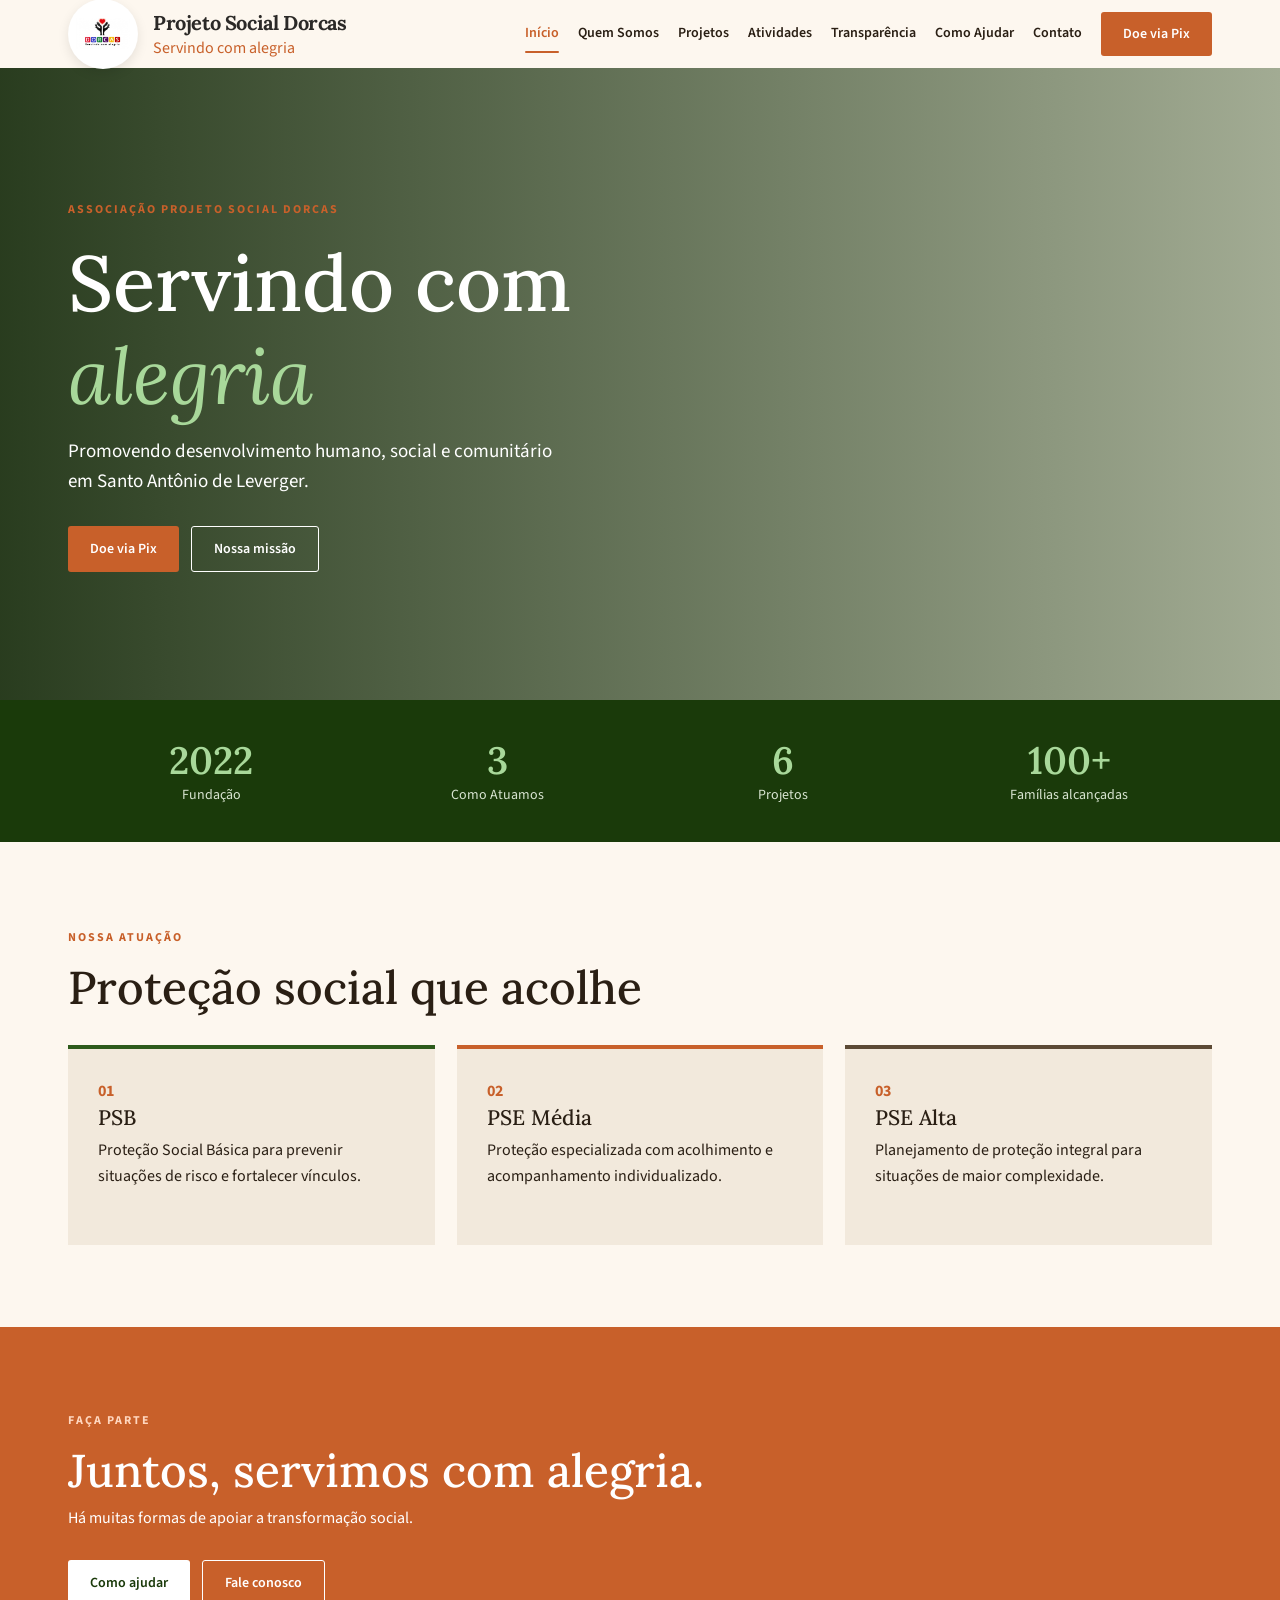
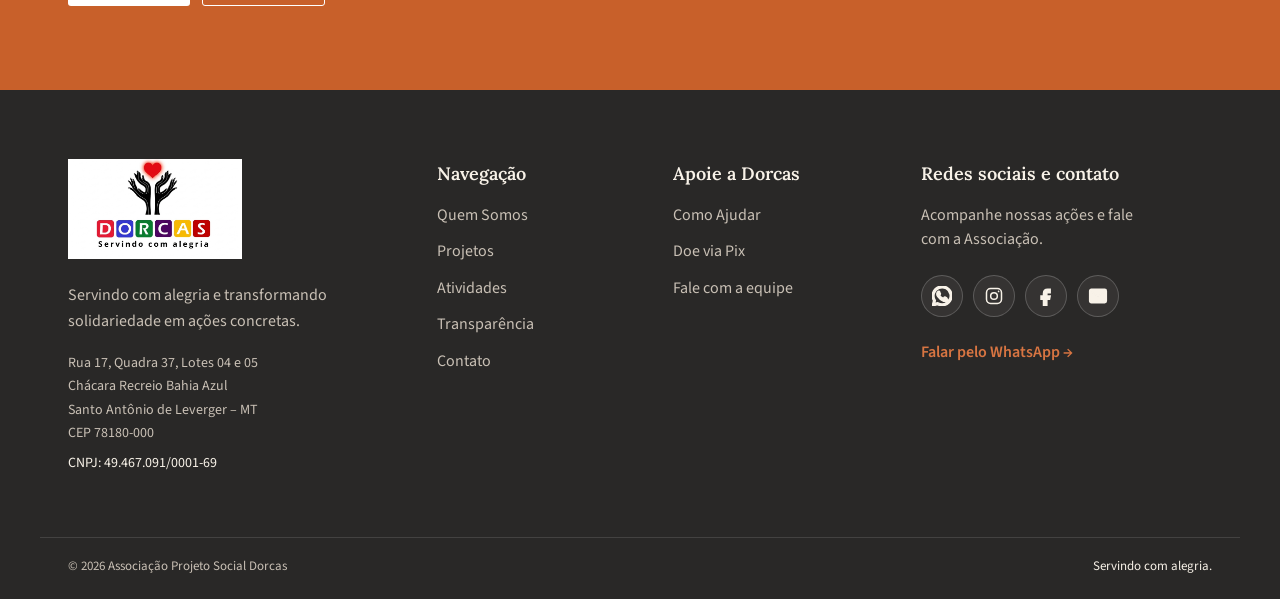
==== commit 86cb1166: "Update index.html alteração na escrita do eixo suas de modo que da de entender melhor o que são os 3" ====
--- a/index.html
+++ b/index.html
@@ -33,7 +33,7 @@
         <section class="stats dark">
             <div class="container stats-grid">
                 <div><b>2022</b><span>Fundação</span></div>
-                <div><b>3</b><span>Eixos SUAS</span></div>
+                <div><b>3</b><span>Como Atuamos</span></div>
                 <div><b>6</b><span>Projetos</span></div>
                 <div><b>100+</b><span>Famílias alcançadas</span></div>
             </div>
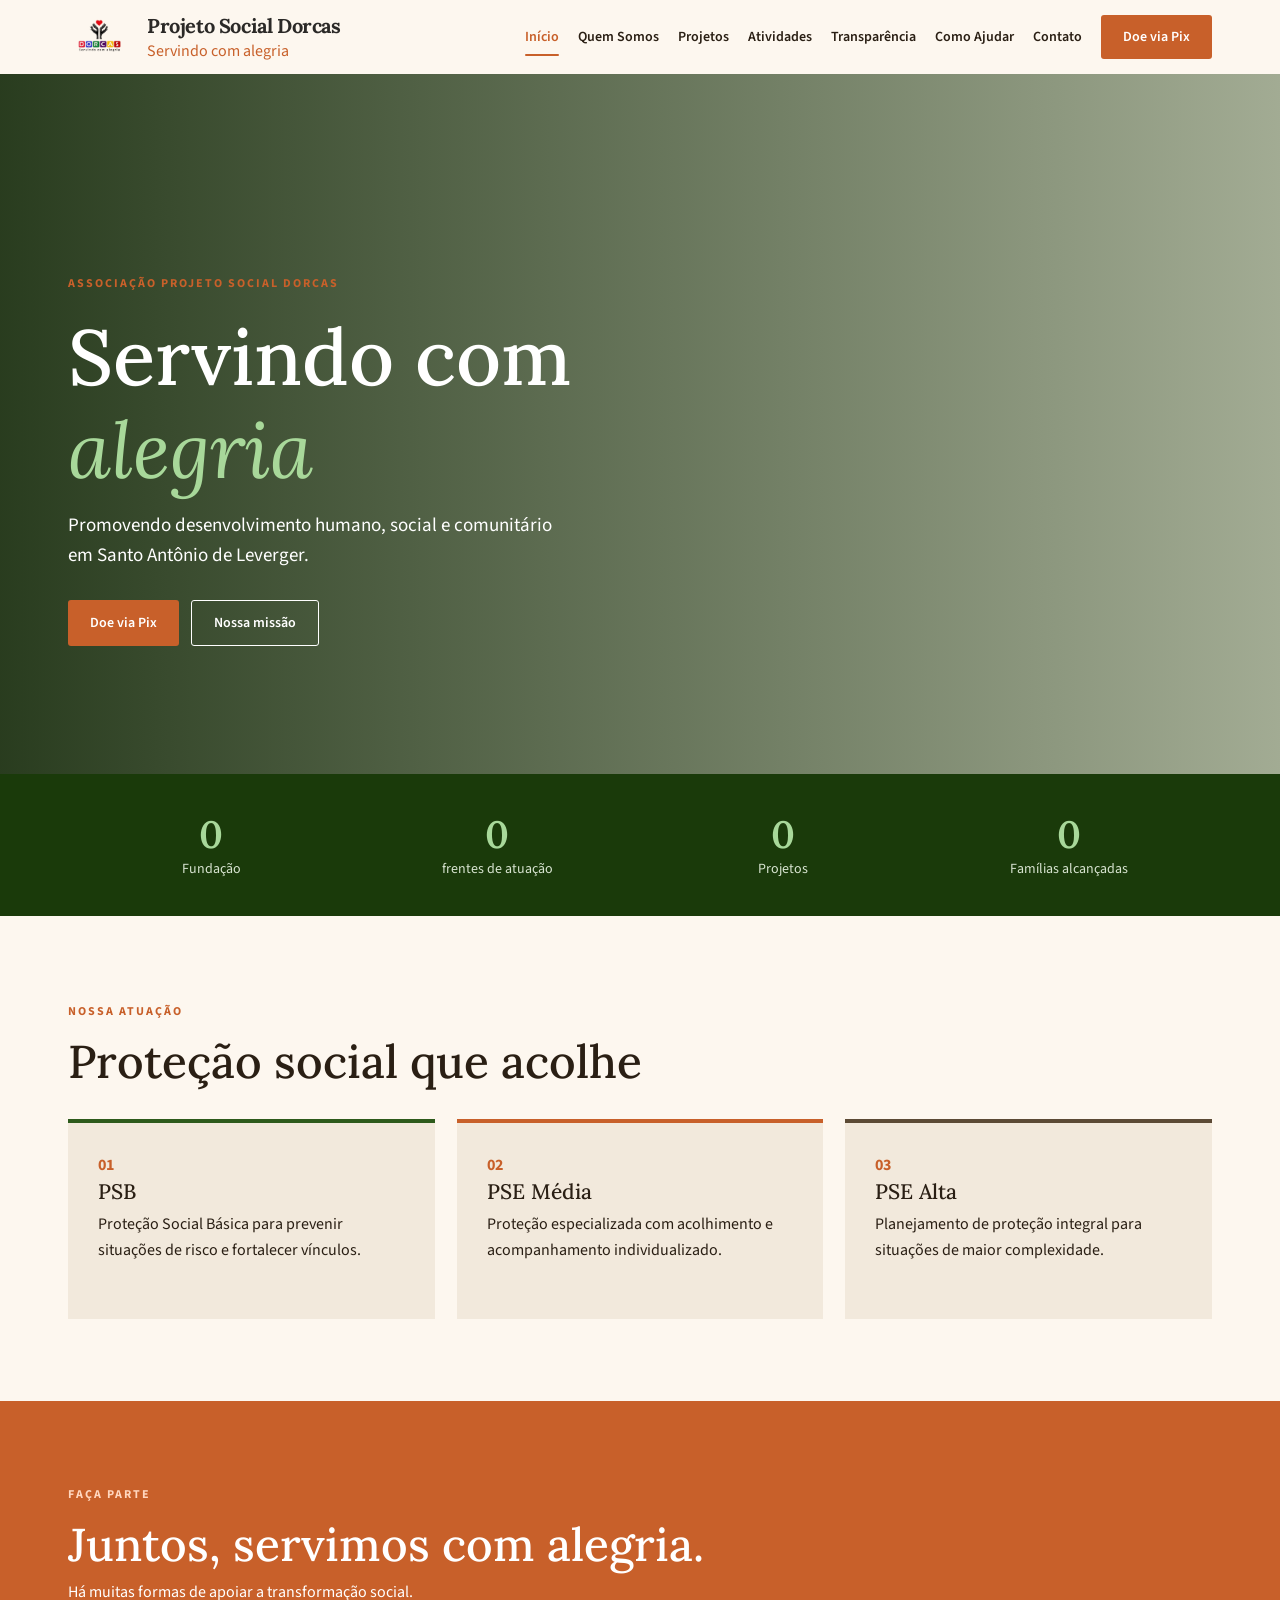
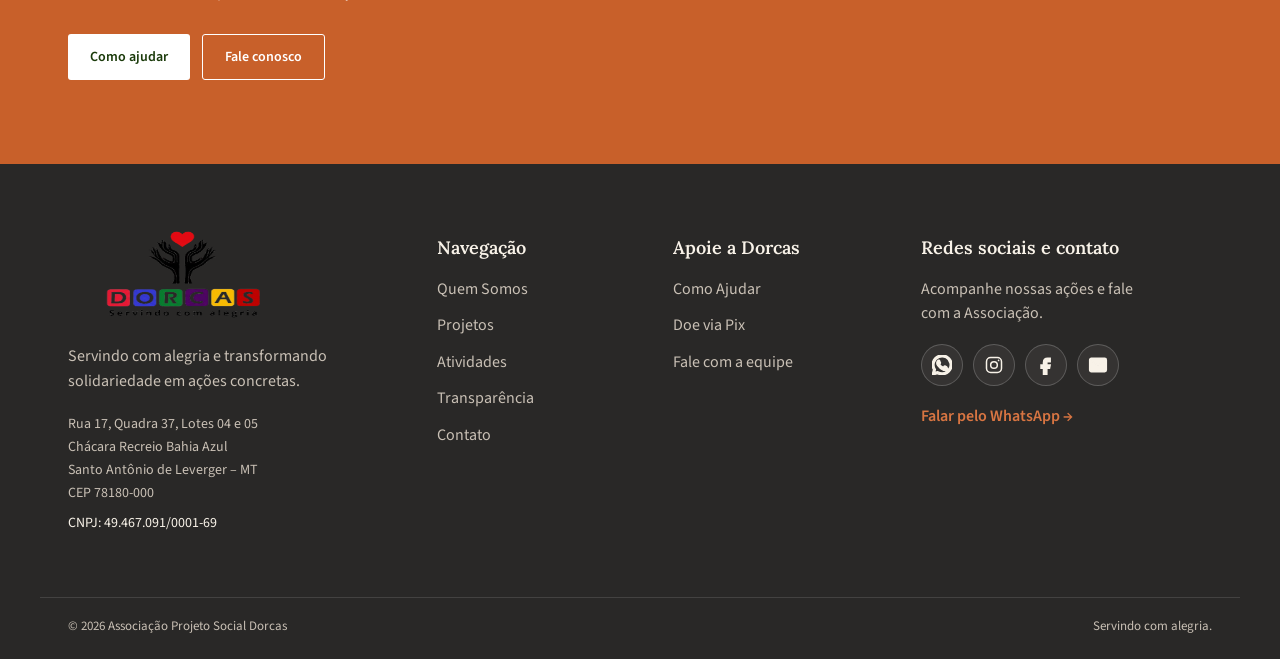
==== commit fccba5eb: "Atualizacao do projeto" ====
--- a/index.html
+++ b/index.html
@@ -32,10 +32,10 @@
         </section>
         <section class="stats dark">
             <div class="container stats-grid">
-                <div><b>2022</b><span>Fundação</span></div>
-                <div><b>3</b><span>Como Atuamos</span></div>
-                <div><b>6</b><span>Projetos</span></div>
-                <div><b>100+</b><span>Famílias alcançadas</span></div>
+                <div><b class="counter" data-target="2022">0</b><span>Fundação</span></div>
+                <div><b class="counter" data-target="3">0</b><span>frentes de atuação</span></div>
+                <div><b class="counter" data-target="6">0</b><span>Projetos</span></div>
+                <div><b class="counter" data-target="100" data-suffix="+">0</b><span>Famílias alcançadas</span></div>
             </div>
         </section>
         <section class="section">
--- a/assets/css/style.css
+++ b/assets/css/style.css
@@ -1,22 +1,1738 @@
-*{box-sizing:border-box}html{scroll-behavior:smooth}body{margin:0;background:var(--creme);color:var(--marrom-escuro);font:16px var(--fonte-corpo);line-height:1.6}a{color:inherit;text-decoration:none}.container{max-width:var(--container-max);margin:auto;padding:0 28px}.eyebrow{font-size:12px;letter-spacing:2px;text-transform:uppercase;color:var(--laranja);font-weight:700}h1,h2,h3{font-family:var(--fonte-display);line-height:1.2}h1{font-size:clamp(44px,7vw,78px);margin:14px 0}h2{font-size:clamp(30px,4vw,46px);margin:10px 0 30px}h3{font-size:21px}.dark{background:var(--verde-escuro);color:#fff}header{height:var(--header-height);background:var(--creme);position:fixed;z-index:10;top:0;width:100%;border-bottom:1px solid transparent;transition:.3s}header.scrolled{box-shadow:0 3px 18px #0002;border-color:var(--borda)}.nav-wrap{height:100%;display:flex;align-items:center;justify-content:space-between}.brand{display:flex;align-items:center;gap:10px}.logo-mark{display:grid;place-items:center;width:40px;height:40px;border-radius:50%;background:var(--verde);color:#fff;font:700 23px var(--fonte-display)}.brand strong,.brand small{display:block;line-height:1.1}.brand strong{font:600 15px var(--fonte-display)}.brand small{font-size:11px;color:var(--laranja)}nav{display:flex;align-items:center;gap:19px;font-size:14px;font-weight:600}nav a:hover,.text-link{color:var(--laranja)}.hamb{display:none;background:none;border:0;font-size:28px}.btn{border:0;padding:12px 22px;border-radius:3px;display:inline-block;cursor:pointer;font:600 14px var(--fonte-corpo);transition:.2s}.btn-orange{background:var(--laranja);color:#fff}.btn-orange:hover{background:var(--laranja-hover)}.btn-outline,.btn-outline-light{border:1px solid #fff;color:#fff;background:transparent}.btn-light{background:#fff;color:var(--verde-escuro)}.hero{height:700px;background:linear-gradient(90deg,#122808e6,#1a3a0a66),url('https://images.unsplash.com/photo-1488521787991-ed7bbaae773c?w=1600&h=900&fit=crop&auto=format') center/cover;color:#fff}.hero-overlay{height:100%;display:flex;align-items:center}.hero-content{padding-top:68px}.hero h1 em{color:var(--verde-claro);font-weight:400}.hero p{font-size:19px;max-width:510px}.actions{display:flex;gap:12px;flex-wrap:wrap;margin-top:28px}.copy-pix{background:#fff;color:var(--laranja);border:0;padding:9px 15px;border-radius:3px;cursor:pointer}.stats{padding:36px 0}.stats-grid{display:grid;grid-template-columns:repeat(4,1fr);text-align:center}.stats b,.stats span{display:block}.stats b{font:600 38px var(--fonte-display);color:var(--verde-claro)}.stats span{font-size:14px;color:#d8e4d1}.section{padding:82px 0}.cream{background:var(--creme-escuro)}.cards{display:grid;gap:22px}.cards.three{grid-template-columns:repeat(3,1fr)}.cards.four{grid-template-columns:repeat(4,1fr)}.axis{padding:30px;background:var(--creme-escuro);min-height:200px;border-top:4px solid var(--verde)}.axis.orange{border-color:var(--laranja)}.axis.brown{border-color:var(--marrom-medio)}.axis span{color:var(--laranja);font-weight:700}.card{background:#fff;border:1px solid var(--borda);overflow:hidden}.card img{width:100%;height:190px;object-fit:cover;display:block}.card-body{padding:22px}.card-body p{color:#71675b}.tag,.status{display:inline-block;padding:4px 9px;font-size:11px;text-transform:uppercase;letter-spacing:.5px;background:var(--creme-escuro);color:var(--verde);margin-right:6px}.status{background:#dcebd7}.cor-laranja{background:#f7d8c8;color:#94431c}.cor-marrom{background:#e5dbce;color:var(--marrom-medio)}.meta{display:flex;align-items:center;justify-content:space-between}.section-head,.page-intro{display:flex;justify-content:space-between;align-items:center;gap:55px}.quote{background:var(--verde-escuro);color:#fff;padding:38px;font:italic 25px var(--fonte-display);flex:0 0 42%}.quote small{display:block;margin-top:18px;font:14px var(--fonte-corpo);color:var(--verde-claro)}.spaced{margin-top:60px}.team{text-align:center;padding:24px 16px;border:1px solid var(--borda);background:#fff}.avatar{width:70px;height:70px;margin:auto;border-radius:50%;display:grid;place-items:center;background:var(--verde-claro);color:var(--verde-escuro);font:600 22px var(--fonte-display)}.team>span{color:var(--laranja);font-weight:600}.doc-list{display:grid;gap:12px}.doc{display:flex;align-items:center;gap:18px;background:#fff;border:1px solid var(--borda);padding:17px 20px}.doc>div:nth-child(2){flex:1}.doc h3{margin:0}.doc-icon{background:var(--laranja);color:#fff;padding:10px 8px;font-size:11px}.doc .btn{padding:7px 13px;border:1px solid var(--borda)}.legal-grid{display:grid;grid-template-columns:repeat(4,1fr);gap:12px;margin-top:35px}.legal-grid div{padding:20px;background:var(--creme-escuro)}.legal-grid b,.legal-grid span{display:block}.legal-grid b{color:var(--laranja)}.donate-box{background:var(--laranja);color:#fff;display:flex;align-items:center;justify-content:space-between;padding:28px;border-left:0}.donate-box .eyebrow{color:#ffd6be}.donate-box h2{margin:6px 0}.donate-box strong{font:600 23px var(--fonte-display)}.help-grid,.contact-grid{display:grid;grid-template-columns:1fr 1fr;gap:70px;align-items:start;margin-top:40px}.form{background:#fff;border:1px solid var(--borda);padding:28px;display:grid;gap:13px}.form h2{font-size:30px;margin:0 0 8px}.form label{font-weight:600;font-size:14px}.form input,.form select,.form textarea{width:100%;display:block;margin-top:5px;padding:11px;border:1px solid var(--borda);font:16px var(--fonte-corpo);background:var(--creme)}.field-error{display:block;color:#a52a2a;font-size:12px;font-weight:600;min-height:0}.invalid{border-color:#b33!important;outline:2px solid #b332}.success{background:#dff1d9;color:var(--verde);padding:12px}.map-box{margin-top:24px;width:100%;height:280px;overflow:hidden;border:1px solid var(--borda);background:var(--creme-escuro)}.map-box iframe{width:100%;height:100%;border:0}.cta{padding:80px 0;background:var(--laranja);color:#fff}.cta .eyebrow{color:#ffd6be}.cta h2{margin-bottom:8px}footer{background:var(--verde-escuro);color:#dae7d5;padding:55px 0 20px}.footer-grid{display:grid;grid-template-columns:2fr 1fr 1.4fr;gap:50px}.light strong{color:#fff}.light small{color:var(--verde-claro)}footer h4{color:#fff;margin-top:0}footer a{display:block;margin:5px 0;color:#c3d5bb}.small{font-size:13px}.copyright{border-top:1px solid #ffffff22;margin-top:35px;padding-top:16px;font-size:13px}.fab{position:fixed;right:25px;bottom:25px;z-index:9;width:58px;height:58px;border-radius:50%;border:0;background:var(--laranja);color:#fff;font-size:23px;box-shadow:0 5px 16px #0003;animation:pulse 2s infinite}@keyframes pulse{50%{box-shadow:0 5px 16px #0003,0 0 0 10px #c8602a33}}.modal-backdrop{display:none;position:fixed;z-index:20;inset:0;background:#102006aa;place-items:center;padding:20px}.modal-backdrop.open{display:grid}.modal{background:var(--creme);max-width:440px;padding:38px;position:relative}.modal-close{position:absolute;right:15px;top:8px;border:0;background:none;font-size:30px}.pix-box{display:grid;gap:7px;background:var(--creme-escuro);padding:20px}.pix-box small{color:var(--marrom-medio);margin-top:4px}.pix-box code{font-size:20px}
-@media(max-width:900px){nav{display:none}.hamb{display:block}nav.aberto{display:flex;position:absolute;top:68px;left:0;right:0;background:var(--creme);padding:18px 28px;flex-direction:column;align-items:stretch;box-shadow:0 8px 15px #0002}.cards.three,.cards.four,.legal-grid{grid-template-columns:repeat(2,1fr)}.page-intro,.help-grid,.contact-grid{display:grid;grid-template-columns:1fr}.quote{width:100%}.footer-grid{grid-template-columns:1fr 1fr}}
-@media(max-width:560px){.container{padding:0 20px}.hero{height:620px}.hero h1{font-size:49px}.stats-grid{grid-template-columns:repeat(2,1fr);gap:25px}.cards.three,.cards.four,.legal-grid{grid-template-columns:1fr}.section{padding:58px 0}.footer-grid{grid-template-columns:1fr}.donate-box{display:block}.donate-box .btn{margin-top:15px}.doc{align-items:flex-start;flex-wrap:wrap}.doc .btn{margin-left:auto}}
-.tabs-section{padding-top:72px;padding-bottom:72px;background:var(--creme)}.tabs-heading p{color:var(--marrom-medio)}.dorcas-tabs{border-bottom:1px solid var(--borda);padding-bottom:18px}.dorcas-tabs .nav-link{border:1px solid var(--borda);border-radius:999px;color:var(--verde-escuro);background:#fff;font:600 14px var(--fonte-corpo);padding:10px 18px;transition:color .25s ease,background-color .25s ease,transform .25s ease,box-shadow .25s ease}.dorcas-tabs .nav-link:hover{color:#fff;background:var(--verde);transform:translateY(-2px)}.dorcas-tabs .nav-link.active{color:#fff;background:var(--laranja);border-color:var(--laranja);box-shadow:0 6px 16px #c8602a33}.dorcas-tab-content{margin-top:24px;min-height:360px}.dorcas-tab-content>.tab-pane{animation:tabIn .42s ease both}.dorcas-tab-content .section{padding:34px 0 22px}.dorcas-tab-content .section>.container{padding-left:0;padding-right:0;max-width:none}.dorcas-tab-content .section h2{margin-top:0}@keyframes tabIn{from{opacity:0;transform:translateY(12px)}to{opacity:1;transform:translateY(0)}}@media(max-width:576px){.dorcas-tabs{justify-content:flex-start!important;overflow-x:auto;flex-wrap:nowrap!important;padding:5px 2px 16px}.dorcas-tabs .nav-item{flex:0 0 auto}.dorcas-tabs .nav-link{padding:9px 14px;font-size:13px}.tabs-heading{text-align:left!important}.dorcas-tab-content{min-height:500px}.dorcas-tab-content .section{padding-top:22px}.dorcas-tab-content .cards.three,.dorcas-tab-content .cards.four{grid-template-columns:1fr}}
-#conteudo-abas{scroll-margin-top:86px}.location-column{position:relative}.location-column>.eyebrow{display:block;margin-bottom:8px}.location-column h3{margin-top:0}.location-column .map-box{box-shadow:0 12px 28px #1a3a0a18}.location-column .btn{margin-top:4px}@media(max-width:900px){nav.aberto{z-index:30;max-height:calc(100vh - 68px);overflow-y:auto}.dorcas-tabs{position:relative;z-index:2}}
-.page-intro{position:relative;overflow:hidden;padding:30px;border-radius:18px;background:linear-gradient(135deg,#fff 0%,#f7eadb 56%,#dcebd7 100%);box-shadow:0 16px 35px #2d5a1b14}.page-intro:after{content:'';position:absolute;width:220px;height:220px;right:-90px;top:-100px;border-radius:50%;background:linear-gradient(135deg,#c8602a55,#a8d89a66);pointer-events:none}.page-intro>div{position:relative;z-index:1}.story-highlight{margin-top:28px;padding:26px;border-left:5px solid var(--laranja);border-radius:0 12px 12px 0;background:#fff;box-shadow:0 8px 20px #2d5a1b12}.story-highlight h3{margin-top:5px;color:var(--verde-escuro)}.principles-grid{display:grid;grid-template-columns:repeat(4,1fr);gap:14px}.principles-grid article{padding:22px;background:#fff;border:1px solid var(--borda);border-radius:10px;transition:transform .25s ease,box-shadow .25s ease,border-color .25s ease}.principles-grid article:hover{transform:translateY(-7px);border-color:var(--laranja);box-shadow:0 14px 24px #c8602a22}.principles-grid h3{font-size:18px;color:var(--verde);margin-top:0}.principles-grid p{margin-bottom:0;color:var(--marrom-medio)}.section-note{max-width:760px;color:var(--marrom-medio)}.relatos-grid{margin-top:18px}.relato-card{padding:24px;background:linear-gradient(145deg,#fff,#f5eee5);border:1px solid var(--borda);border-radius:10px}.relato-card p{font:italic 17px var(--fonte-display)}.relato-card small{color:var(--marrom-medio)}.relato-label{display:inline-block;margin-bottom:10px;color:var(--laranja);font-weight:700;text-transform:uppercase;font-size:12px;letter-spacing:1px}.donate-box{gap:25px}.pix-instruction{display:block;margin-top:10px;color:#fff;opacity:.9}.pix-qr{display:flex;flex-direction:column;align-items:center;gap:5px;background:#fff;padding:10px;border-radius:8px;color:var(--verde-escuro);font-size:12px;font-weight:700}.pix-qr img{display:block;width:132px;height:132px}.modal .pix-qr{margin:8px auto 15px;width:max-content}.modal .pix-qr img{width:170px;height:170px}@media(max-width:900px){.principles-grid{grid-template-columns:repeat(2,1fr)}}@media(max-width:560px){.page-intro{padding:22px 18px}.principles-grid{grid-template-columns:1fr}.donate-box{display:grid}.pix-qr img{width:150px;height:150px}}
-nav a.active{color:var(--laranja);position:relative}nav a.active:after{content:'';position:absolute;left:0;right:0;bottom:-8px;height:2px;background:var(--laranja);border-radius:2px}@media(max-width:900px){nav.aberto a.active:after{bottom:auto;left:0;right:auto;top:50%;width:28px;transform:translateY(-50%)}}
-.site-logo{display:block;width:190px;height:58px;object-fit:contain;object-position:left center}.brand{min-width:0}.footer-grid .site-logo{width:245px;height:105px;object-position:left center}@media(max-width:900px){.site-logo{width:175px;height:56px}.footer-grid .site-logo{width:230px;height:98px}}@media(max-width:560px){.site-logo{width:155px;height:52px}.footer-grid .site-logo{width:220px;height:94px}}
-.pix-page-hero{padding:145px 0 70px;background:linear-gradient(115deg,var(--verde-escuro),var(--verde));color:#fff}.pix-page-hero .eyebrow{color:var(--verde-claro)}.pix-page-hero h1{margin-bottom:12px}.pix-page-hero p{max-width:650px;font-size:19px}.pix-page-grid{display:grid;grid-template-columns:1fr 1fr;gap:38px;align-items:start}.pix-main-card{padding:40px;background:#fff;border:1px solid var(--borda);border-radius:14px;text-align:center;box-shadow:0 14px 30px #2d5a1b12}.pix-main-card h2{margin-bottom:10px}.pix-qr-large{margin:24px auto;width:max-content}.pix-qr-large img{width:260px;height:260px}.pix-beneficiary{display:grid;gap:2px;text-align:left;border-top:1px solid var(--borda);padding-top:12px;margin-top:14px}.pix-beneficiary small{color:var(--marrom-medio)}.pix-beneficiary strong{font:600 19px var(--fonte-display);color:var(--verde-escuro)}.pix-side{display:grid;gap:18px}.info-card{padding:26px;background:var(--creme-escuro);border-left:4px solid var(--laranja);border-radius:0 10px 10px 0}.info-card h3{margin-top:0;color:var(--verde-escuro)}.info-card ol{padding-left:22px;margin-bottom:0}.suggested-values{display:flex;gap:8px;flex-wrap:wrap}.suggested-values span{padding:7px 13px;background:#fff;border:1px solid var(--borda);border-radius:999px;color:var(--verde);font-weight:600}.btn-outline-green{border:1px solid var(--verde);color:var(--verde);background:#fff}.btn-outline-green:hover{background:var(--verde);color:#fff}.pix-whatsapp{display:block;margin-top:13px}@media(max-width:800px){.pix-page-grid{grid-template-columns:1fr}.pix-page-hero{padding-top:125px}}@media(max-width:560px){.pix-main-card{padding:25px 18px}.pix-qr-large img{width:220px;height:220px}}
-.project-detail-section{padding-top:135px}.project-detail-view{margin-top:24px;background:#fff;border:1px solid var(--borda);border-radius:16px;overflow:hidden;box-shadow:0 16px 35px #2d5a1b14}.project-detail-image{display:block;width:100%;height:420px;object-fit:cover}.project-detail-copy{max-width:850px;padding:42px}.project-detail-meta{display:flex;gap:10px;align-items:center;flex-wrap:wrap;margin-bottom:15px}.project-detail-copy h1{font-size:clamp(32px,5vw,58px);line-height:1.08;margin:0 0 14px}.project-detail-copy h2{font-size:26px;color:var(--verde-escuro);margin:30px 0 8px}.project-lead{font:italic 21px var(--fonte-display);color:var(--marrom-medio);margin-bottom:26px}.project-detail-copy .actions{margin-top:30px}.project-detail-copy .btn-outline-green{border:1px solid var(--verde);color:var(--verde);background:#fff}.project-detail-copy .btn-outline-green:hover{background:var(--verde);color:#fff}@media(max-width:700px){.project-detail-section{padding-top:110px}.project-detail-image{height:260px}.project-detail-copy{padding:26px 20px}.project-detail-copy h1{font-size:36px}}
-.volunteer-hero{padding:145px 0 70px;background:linear-gradient(115deg,var(--verde-escuro),var(--verde));color:#fff}.volunteer-hero .eyebrow{color:var(--verde-claro)}.volunteer-hero p{max-width:650px;font-size:19px}.volunteer-layout{display:grid;grid-template-columns:.9fr 1.1fr;gap:70px;align-items:start}.volunteer-layout>div{padding-top:15px}.volunteer-note{margin:28px 0;padding:22px;background:var(--creme-escuro);border-left:4px solid var(--laranja);border-radius:0 10px 10px 0}.volunteer-note h3{margin-top:0;color:var(--verde-escuro)}.volunteer-form-page{gap:16px}.volunteer-form-page h2{margin-bottom:10px}@media(max-width:800px){.volunteer-hero{padding-top:115px}.volunteer-layout{grid-template-columns:1fr;gap:35px}}
-.volunteer-project-link{display:inline-block;margin-top:4px;margin-bottom:10px}.project-detail-copy .actions{display:flex;gap:12px;flex-wrap:wrap}
-.project-detail-actions{display:flex;align-items:center;gap:12px;flex-wrap:wrap;margin-top:24px}.project-detail-actions .btn{margin:0}@media(max-width:480px){.project-detail-actions{flex-direction:column;align-items:stretch}.project-detail-actions .btn{text-align:center}}
-#volunteer-dialog{width:min(680px,calc(100% - 32px));max-width:680px;padding:0;border:0;border-radius:18px;background:transparent;color:var(--marrom-escuro);box-shadow:0 24px 70px #10200655}#volunteer-dialog::backdrop{background:rgba(16,32,6,.72);backdrop-filter:blur(3px)}.dialog-panel{padding:32px;background:var(--creme);border:1px solid var(--borda);border-radius:18px;max-height:90vh;overflow:auto}.dialog-header{display:flex;align-items:flex-start;justify-content:space-between;gap:20px}.dialog-header h2{margin:4px 0 0;color:var(--verde-escuro)}.dialog-close{width:38px;height:38px;border:0;border-radius:50%;background:var(--creme-escuro);color:var(--verde-escuro);font-size:28px;line-height:1;cursor:pointer}.dialog-close:hover{background:var(--laranja);color:#fff}.dialog-form{display:grid;gap:13px}.dialog-form label{display:grid;gap:6px}.dialog-form input,.dialog-form select{width:100%;padding:12px 13px;border:1px solid var(--borda);border-radius:5px;background:#fff;color:var(--marrom-escuro)}.dialog-form input:focus,.dialog-form select:focus{outline:2px solid #c8602a55;border-color:var(--laranja)}.dialog-actions{display:flex;gap:12px;flex-wrap:wrap;margin-top:8px}.dialog-actions .btn{margin:0}.dialog-form .success{border-radius:6px}@media(max-width:560px){#volunteer-dialog{width:calc(100% - 20px)}.dialog-panel{padding:24px 18px}.dialog-actions{flex-direction:column}.dialog-actions .btn{width:100%}}
-#project-dialog{width:min(860px,calc(100% - 28px));max-width:860px;max-height:90vh;padding:0;border:0;border-radius:18px;background:transparent;color:var(--marrom-escuro);box-shadow:0 24px 70px #10200655}#project-dialog::backdrop{background:rgba(16,32,6,.74);backdrop-filter:blur(3px)}.project-dialog-panel{max-height:90vh;overflow-y:auto;padding:30px 34px;background:var(--creme);border:1px solid var(--borda);border-radius:18px}.project-dialog-header{display:flex;align-items:center;justify-content:space-between;gap:20px}.project-dialog-header .eyebrow{margin-bottom:0}.project-dialog-meta{display:flex;align-items:center;gap:9px;flex-wrap:wrap;margin:14px 0}.project-dialog-image{display:block;width:100%;height:290px;object-fit:cover;border-radius:12px;margin-bottom:22px}.project-dialog-panel h2{font-size:clamp(30px,5vw,48px);line-height:1.1;margin:8px 0 12px;color:var(--marrom-escuro)}.project-dialog-panel h3{margin:26px 0 7px;color:var(--verde-escuro);font-size:25px}.project-dialog-panel p{line-height:1.65}.project-dialog-panel .project-lead{font:italic 20px var(--fonte-display);color:var(--marrom-medio)}.project-dialog-footer{display:flex;justify-content:flex-end;margin-top:28px}.project-dialog-footer .btn{margin:0}.project-dialog-panel .dialog-close{flex:0 0 auto}@media(max-width:600px){#project-dialog{width:calc(100% - 18px)}.project-dialog-panel{padding:22px 18px}.project-dialog-image{height:200px}.project-dialog-panel h3{font-size:22px}}
-#activity-dialog{width:min(760px,calc(100% - 28px));max-width:760px;max-height:90vh;padding:0;border:0;border-radius:18px;background:transparent;color:var(--marrom-escuro);box-shadow:0 24px 70px #10200655}#activity-dialog::backdrop{background:rgba(16,32,6,.74);backdrop-filter:blur(3px)}.activity-dialog-panel{max-height:90vh;overflow-y:auto;padding:30px 34px;background:var(--creme);border:1px solid var(--borda);border-radius:18px}.activity-dialog-header{display:flex;align-items:center;justify-content:space-between;gap:20px}.activity-dialog-meta{display:flex;align-items:center;gap:10px;flex-wrap:wrap;margin:18px 0 12px}.activity-dialog-meta time{color:var(--marrom-medio);font-size:14px}.activity-dialog-panel h2{font-size:clamp(30px,5vw,48px);line-height:1.1;color:var(--marrom-escuro);margin:8px 0 14px}.activity-dialog-panel h3{font-size:24px;color:var(--verde-escuro);margin:28px 0 8px}.activity-dialog-panel p{line-height:1.65}.activity-dialog-lead{font:italic 20px var(--fonte-display);color:var(--marrom-medio)}.activity-dialog-footer{display:flex;justify-content:flex-end;margin-top:28px}.activity-dialog-footer .btn{margin:0}@media(max-width:600px){#activity-dialog{width:calc(100% - 18px)}.activity-dialog-panel{padding:22px 18px}.activity-dialog-panel h3{font-size:21px}}
-#pix-dialog{width:min(900px,calc(100% - 28px));max-width:900px;max-height:92vh;padding:0;border:0;border-radius:18px;background:transparent;color:var(--marrom-escuro);box-shadow:0 24px 70px #10200655}#pix-dialog::backdrop{background:rgba(16,32,6,.76);backdrop-filter:blur(3px)}.pix-dialog-panel{max-height:92vh;overflow-y:auto;padding:30px 34px;background:var(--creme);border:1px solid var(--borda);border-radius:18px}.pix-dialog-header{display:flex;align-items:flex-start;justify-content:space-between;gap:20px}.pix-dialog-header h2{margin:5px 0 0;color:var(--verde-escuro);font-size:clamp(30px,5vw,46px)}.pix-dialog-grid{display:grid;grid-template-columns:minmax(240px,.9fr) minmax(280px,1.1fr);gap:28px;align-items:start;margin-top:20px}.pix-dialog-qr{padding:22px;background:#fff;border:1px solid var(--borda);border-radius:12px;text-align:center}.pix-dialog-qr h3,.pix-dialog-instructions h3{color:var(--verde-escuro);margin-top:0}.pix-dialog-qr .pix-qr{margin:16px auto}.pix-dialog-qr .pix-beneficiary{text-align:left}.pix-dialog-qr .copy-pix{margin-top:8px}.pix-dialog-instructions{display:grid;gap:16px}.pix-dialog-instructions .info-card{margin:0}.pix-dialog-instructions ol{padding-left:22px;margin-bottom:0}.pix-dialog-instructions li+li{margin-top:8px}.pix-dialog-panel .copy-pix.copied{background:var(--verde);border-color:var(--verde)}@media(max-width:680px){#pix-dialog{width:calc(100% - 18px)}.pix-dialog-panel{padding:22px 18px}.pix-dialog-grid{grid-template-columns:1fr;gap:18px}.pix-dialog-qr{padding:18px}.pix-dialog-header h2{font-size:32px}}
-.nav-help-button{display:inline-flex;align-items:center;border:0;background:transparent;color:inherit;font:inherit;cursor:pointer;padding:8px 0}.nav-help-button:hover{color:var(--laranja)}#help-dialog{width:min(900px,calc(100% - 24px));max-width:900px;max-height:90vh;padding:0;border:0;border-radius:18px;background:transparent;color:var(--marrom-escuro);box-shadow:0 24px 70px #10200655}#help-dialog::backdrop{background:rgba(16,32,6,.76);backdrop-filter:blur(3px)}.help-dialog-panel{max-height:90vh;overflow-y:auto;padding:30px 34px;background:var(--creme);border:1px solid var(--borda);border-radius:18px}.help-dialog-header{display:flex;align-items:flex-start;justify-content:space-between;gap:20px}.help-dialog-header h2{margin:5px 0 0;color:var(--verde-escuro);font-size:clamp(30px,5vw,46px)}.help-dialog-content{display:grid;gap:28px;margin-top:24px}.help-donate-section,.help-volunteer-section{padding:24px;background:#fff;border:1px solid var(--borda);border-radius:14px}.help-section-heading h3,.help-volunteer-section h3{margin:4px 0 8px;color:var(--verde-escuro);font-size:28px}.help-donate-grid{display:grid;grid-template-columns:minmax(230px,.85fr) minmax(280px,1.15fr);gap:24px;align-items:start;margin-top:18px}.help-pix-card{padding:18px;background:var(--creme-escuro);border-radius:10px;text-align:center}.help-pix-card .pix-qr{margin:0 auto 14px}.help-pix-card .pix-beneficiary{text-align:left}.help-pix-card .copy-pix{margin-top:8px}.help-donate-grid .info-card{margin:0}.help-donate-grid ol{padding-left:22px}.help-donate-grid li+li{margin-top:7px}.help-volunteer-form{display:grid;grid-template-columns:1fr 1fr;gap:14px 18px;margin-top:18px}.help-volunteer-form label{display:grid;gap:6px}.help-volunteer-form label:nth-child(1),.help-volunteer-form label:nth-child(2){grid-column:span 1}.help-volunteer-form input{width:100%;padding:12px;border:1px solid var(--borda);border-radius:5px;background:#fff}.help-dialog-actions{grid-column:1/-1;display:flex;gap:12px;flex-wrap:wrap;margin-top:4px}.help-dialog-actions .btn{margin:0}.help-pix-card .copy-pix.copied{background:var(--verde);border-color:var(--verde)}@media(max-width:700px){#help-dialog{width:calc(100% - 16px)}.help-dialog-panel{padding:22px 16px}.help-donate-grid,.help-volunteer-form{grid-template-columns:1fr}.help-volunteer-form label:nth-child(1),.help-volunteer-form label:nth-child(2){grid-column:auto}.help-dialog-actions{grid-column:auto;flex-direction:column}.help-dialog-actions .btn{width:100%}.nav-help-button{width:100%;justify-content:flex-start;padding:10px 0}}
-#help-dialog .help-other-section{padding:24px;background:#fff;border:1px solid var(--borda);border-radius:14px}.help-other-grid{display:grid;grid-template-columns:repeat(3,1fr);gap:14px;margin-top:20px}.help-other-grid article{padding:20px;background:linear-gradient(145deg,#fff,#f5eee5);border:1px solid var(--borda);border-radius:10px;transition:transform .25s ease,box-shadow .25s ease,border-color .25s ease}.help-other-grid article:hover{transform:translateY(-5px);border-color:var(--laranja);box-shadow:0 12px 24px #c8602a22}.help-other-grid h4{margin:0 0 8px;color:var(--verde-escuro)}.help-other-grid p{margin:0;color:var(--marrom-medio);line-height:1.55}#help-dialog .help-volunteer-section{padding:24px;background:#fff;border:1px solid var(--borda);border-radius:14px}#help-dialog .help-volunteer-form{grid-template-columns:repeat(2,1fr)}#help-dialog .help-volunteer-form label{grid-column:auto}#help-dialog .help-volunteer-form label:nth-child(5),#help-dialog .help-volunteer-form .help-dialog-actions{grid-column:1/-1}@media(max-width:700px){.help-other-grid{grid-template-columns:1fr}#help-dialog .help-volunteer-form{grid-template-columns:1fr}#help-dialog .help-volunteer-form label:nth-child(5),#help-dialog .help-volunteer-form .help-dialog-actions{grid-column:auto}}
-:root{--footer-bg:#292827;--footer-bg-soft:#353332;--footer-text:#f8f2e8;--footer-muted:#c9c0b5;--footer-accent:#d87542}.site-footer{background:var(--footer-bg);color:var(--footer-text);padding:64px 0 22px;border-top:4px solid var(--laranja)}.footer-grid-modern{display:grid;grid-template-columns:1.35fr .8fr .85fr 1.2fr;gap:42px;align-items:start}.site-footer .footer-brand{display:inline-block;margin-bottom:16px}.site-footer .footer-brand .site-logo{width:235px;height:100px;object-position:left center}.footer-intro{max-width:270px;color:var(--footer-muted);line-height:1.6;margin:0 0 18px}.site-footer address{font-style:normal;color:var(--footer-muted);line-height:1.65;font-size:14px}.site-footer address span{display:inline-block;margin-top:7px;color:var(--footer-text)}.site-footer h4{color:var(--footer-text);font:600 18px var(--fonte-display);margin:8px 0 18px}.site-footer .footer-column,.site-footer .footer-social-column{display:flex;flex-direction:column;align-items:flex-start}.site-footer .footer-column a,.footer-action-link{color:var(--footer-muted);text-decoration:none;background:none;border:0;font:inherit;text-align:left;padding:0;margin:0 0 11px;cursor:pointer;transition:color .25s ease,transform .25s ease}.site-footer .footer-column a:hover,.footer-action-link:hover{color:var(--footer-accent);transform:translateX(4px)}.site-footer .footer-social-column>p{color:var(--footer-muted);line-height:1.55;margin:0 0 18px;max-width:230px}.social-links{display:flex;gap:10px;flex-wrap:wrap}.social-link{display:grid;place-items:center;width:42px;height:42px;border:1px solid #ffffff33;border-radius:50%;color:var(--footer-text);background:var(--footer-bg-soft);transition:background .25s ease,color .25s ease,border-color .25s ease,transform .25s ease}.social-link:hover{color:#fff;background:var(--footer-accent);border-color:var(--footer-accent);transform:translateY(-4px)}.social-link svg{width:20px;height:20px;fill:currentColor;stroke:currentColor;stroke-width:1.8}.social-link svg rect,.social-link svg circle{fill:none}.social-link svg .icon-fill{fill:currentColor;stroke:none}.footer-whatsapp{display:inline-block;margin-top:18px;color:var(--footer-accent);font-weight:600;text-decoration:none;transition:color .25s ease,transform .25s ease}.footer-whatsapp:hover{color:#fff;transform:translateX(4px)}.site-footer .copyright{display:flex;justify-content:space-between;gap:16px;color:var(--footer-muted);border-top:1px solid #ffffff1f;margin-top:46px;padding-top:18px;font-size:13px}.site-footer .copyright span:last-child{color:var(--footer-text)}@media(max-width:1050px){.footer-grid-modern{grid-template-columns:1.2fr 1fr 1fr;gap:32px}.footer-social-column{grid-column:1/-1}.site-footer .footer-social-column>p{max-width:420px}}@media(max-width:700px){.site-footer{padding:48px 0 20px}.footer-grid-modern{grid-template-columns:1fr 1fr;gap:30px 24px}.footer-brand-column{grid-column:1/-1}.site-footer .footer-social-column{grid-column:1/-1}.site-footer .copyright{flex-direction:column;gap:6px;margin-top:34px}.site-footer .footer-brand .site-logo{width:220px;height:94px}}@media(max-width:480px){.footer-grid-modern{grid-template-columns:1fr}.footer-brand-column,.site-footer .footer-social-column{grid-column:auto}}
-.header-brand{display:flex;align-items:center;gap:15px;min-width:0;text-decoration:none}.header-logo-frame{display:flex;align-items:center;justify-content:center;width:70px;height:70px;flex:0 0 70px;border-radius:50%;overflow:hidden;background:#fff;border:2px solid #ffffffaa;box-shadow:0 4px 12px #00000018}.header-logo{display:block;width:100%;height:100%;padding:6px;object-fit:contain;object-position:center;background:#fff}.header-brand-copy{display:flex;flex-direction:column;align-items:flex-start;justify-content:center;line-height:1.1;white-space:nowrap}.header-brand-copy strong{color:#2b2927;font:700 20px var(--fonte-display);letter-spacing:-.02em}.header-brand-copy small{margin-top:5px;color:var(--laranja);font:italic 600 14px var(--fonte-body)}@media(max-width:900px){.header-logo-frame{width:62px;height:62px;flex-basis:62px}.header-brand-copy strong{font-size:18px}.header-brand-copy small{font-size:13px}}@media(max-width:560px){.header-brand{gap:10px}.header-logo-frame{width:54px;height:54px;flex-basis:54px}.header-logo{padding:4px}.header-brand-copy strong{font-size:15px}.header-brand-copy small{font-size:11px;margin-top:3px}}
-#contact-dialog{width:min(620px,calc(100% - 24px));max-width:620px;max-height:90vh;padding:0;border:0;border-radius:18px;background:transparent;color:var(--marrom-escuro);box-shadow:0 24px 70px #10200655}#contact-dialog::backdrop{background:rgba(16,32,6,.76);backdrop-filter:blur(3px)}.contact-dialog-panel{max-height:90vh;overflow-y:auto;padding:30px 34px;background:var(--creme);border:1px solid var(--borda);border-radius:18px}.contact-dialog-header{display:flex;align-items:flex-start;justify-content:space-between;gap:20px}.contact-dialog-header h2{margin:5px 0 0;color:var(--verde-escuro);font-size:clamp(30px,5vw,46px)}.contact-dialog-form{display:grid;gap:14px;margin-top:20px}.contact-dialog-form label{display:grid;gap:6px}.contact-dialog-form input,.contact-dialog-form textarea{width:100%;padding:12px;border:1px solid var(--borda);border-radius:5px;background:#fff;font:inherit}.contact-dialog-form textarea{resize:vertical;min-height:130px}.contact-dialog-actions{display:flex;gap:12px;flex-wrap:wrap;margin-top:4px}.contact-dialog-actions .btn{margin:0}@media(max-width:600px){#contact-dialog{width:calc(100% - 16px)}.contact-dialog-panel{padding:22px 18px}.contact-dialog-actions{flex-direction:column}.contact-dialog-actions .btn{width:100%}}
+:root {
+    --footer-bg: #292827;
+    --footer-bg-soft: #353332;
+    --footer-text: #f8f2e8;
+    --footer-muted: #c9c0b5;
+    --footer-accent: #d87542;
+}
+
+* {
+    box-sizing: border-box;
+}
+
+html {
+    scroll-behavior: smooth;
+}
+
+body {
+    margin: 0;
+    background: var(--creme);
+    color: var(--marrom-escuro);
+    font: 16px var(--fonte-corpo);
+    line-height: 1.6;
+}
+
+a {
+    color: inherit;
+    text-decoration: none;
+}
+
+.container {
+    max-width: var(--container-max);
+    margin: auto;
+    padding: 0 28px;
+}
+
+.eyebrow {
+    font-size: 12px;
+    letter-spacing: 2px;
+    text-transform: uppercase;
+    color: var(--laranja);
+    font-weight: 700;
+}
+
+h1,
+h2,
+h3 {
+    font-family: var(--fonte-display);
+    line-height: 1.2;
+}
+
+h1 {
+    font-size: clamp(44px, 7vw, 78px);
+    margin: 14px 0;
+}
+
+h2 {
+    font-size: clamp(30px, 4vw, 46px);
+    margin: 10px 0 30px;
+}
+
+h3 {
+    font-size: 21px;
+}
+
+.dark {
+    background: var(--verde-escuro);
+    color: #fff;
+}
+
+/* ==========================================
+   CABEÇALHO E NAVEGAÇÃO
+   ========================================== */
+header {
+    height: 74px;
+    background: var(--creme);
+    position: fixed;
+    z-index: 10;
+    top: 0;
+    width: 100%;
+    border-bottom: 1px solid transparent;
+    transition: .3s;
+}
+
+header.scrolled {
+    box-shadow: 0 3px 18px #0002;
+    border-color: var(--borda);
+}
+
+.nav-wrap {
+    height: 100%;
+    min-height: 74px;
+    display: flex;
+    align-items: center;
+    justify-content: space-between;
+}
+
+.header-brand {
+    display: flex;
+    align-items: center;
+    gap: 15px;
+    min-width: 0;
+    text-decoration: none;
+}
+
+.header-logo-frame {
+    display: flex;
+    align-items: center;
+    justify-content: center;
+    width: 64px;
+    height: 64px;
+    flex: 0 0 64px;
+    border-radius: 50%;
+    overflow: hidden;
+    background: transparent; /* Alterado de #fff para transparente */
+    border: none; /* Remova a borda branca se preferir */
+    box-shadow: none;
+}
+
+.header-logo {
+    display: block;
+    width: 100%;
+    height: 100%;
+    padding: 0;
+    object-fit: contain;
+    object-position: center;
+    background: transparent; /* Alterado de #fff para transparente */
+}
+
+.header-brand-copy {
+    display: flex;
+    flex-direction: column;
+    align-items: flex-start;
+    justify-content: center;
+    line-height: 1.1;
+    white-space: nowrap;
+}
+
+.header-brand-copy strong {
+    color: #2b2927;
+    font: 700 20px var(--fonte-display);
+    letter-spacing: -.02em;
+}
+
+.header-brand-copy small {
+    margin-top: 5px;
+    color: var(--laranja);
+    font: italic 600 14px var(--fonte-body);
+}
+
+/* Remove a moldura cinzenta e o fundo do botão Como Ajudar no menu para ficar igual aos outros */
+header nav .nav-help-button,
+header nav button[data-open-help] {
+    border: none !important;
+    background: transparent !important;
+    padding: 0 !important;
+    box-shadow: none !important;
+    font: inherit !important;
+    color: inherit !important;
+    cursor: pointer;
+}
+
+header nav .nav-help-button:hover,
+header nav button[data-open-help]:hover {
+    color: var(--laranja) !important;
+}
+
+nav {
+    display: flex;
+    align-items: center;
+    gap: 19px;
+    font-size: 14px;
+    font-weight: 600;
+}
+
+nav a:hover,
+.text-link {
+    color: var(--laranja);
+}
+
+nav a.active {
+    color: var(--laranja);
+    position: relative;
+}
+
+nav a.active:after {
+    content: '';
+    position: absolute;
+    left: 0;
+    right: 0;
+    bottom: -8px;
+    height: 2px;
+    background: var(--laranja);
+    border-radius: 2px;
+}
+
+.hamb {
+    display: none;
+    background: none;
+    border: 0;
+    font-size: 28px;
+}
+
+main {
+    padding-top: 74px;
+}
+
+/* ==========================================
+   BOTÕES E ELEMENTOS DE INTERFACE
+   ========================================== */
+.btn {
+    border: 0;
+    padding: 12px 22px;
+    border-radius: 3px;
+    display: inline-block;
+    cursor: pointer;
+    font: 600 14px var(--fonte-corpo);
+    transition: .2s;
+}
+
+.btn-orange {
+    background: var(--laranja);
+    color: #fff;
+}
+
+.btn-orange:hover {
+    background: var(--laranja-hover);
+}
+
+.btn-outline,
+.btn-outline-light {
+    border: 1px solid #fff;
+    color: #fff;
+    background: transparent;
+}
+
+.btn-light {
+    background: #fff;
+    color: var(--verde-escuro);
+}
+
+.btn-outline-green {
+    border: 1px solid var(--verde);
+    color: var(--verde);
+    background: #fff;
+}
+
+.btn-outline-green:hover {
+    background: var(--verde);
+    color: #fff;
+}
+
+.copy-pix {
+    background: #fff;
+    color: var(--laranja);
+    border: 0;
+    padding: 9px 15px;
+    border-radius: 3px;
+    cursor: pointer;
+}
+
+.copy-pix.copied {
+    background: var(--verde);
+    color: #fff;
+    border-color: var(--verde);
+}
+
+/* ==========================================
+   HERO E ESTATÍSTICAS
+   ========================================== */
+.hero {
+    height: 700px;
+    background: linear-gradient(90deg, #122808e6, #1a3a0a66), url('https://images.unsplash.com/photo-1488521787991-ed7bbaae773c?w=1600&h=900&fit=crop&auto=format') center/cover;
+    color: #fff;
+}
+
+.hero-overlay {
+    height: 100%;
+    display: flex;
+    align-items: center;
+}
+
+.hero-content {
+    padding-top: 68px;
+}
+
+.hero h1 em {
+    color: var(--verde-claro);
+    font-weight: 400;
+}
+
+.hero p {
+    font-size: 19px;
+    max-width: 510px;
+}
+
+.actions {
+    display: flex;
+    gap: 12px;
+    flex-wrap: wrap;
+    margin-top: 28px;
+}
+
+.stats {
+    padding: 36px 0;
+}
+
+.stats-grid {
+    display: grid;
+    grid-template-columns: repeat(4, 1fr);
+    text-align: center;
+}
+
+.stats b,
+.stats span {
+    display: block;
+}
+
+.stats b {
+    font: 600 38px var(--fonte-display);
+    color: var(--verde-claro);
+}
+
+.stats span {
+    font-size: 14px;
+    color: #d8e4d1;
+}
+
+/* ==========================================
+   SEÇÕES, CARDS E IMAGENS (CONTEÚDO INTEIRO)
+   ========================================== */
+.section {
+    padding: 82px 0;
+}
+
+.cream {
+    background: var(--creme-escuro);
+}
+
+.cards {
+    display: grid;
+    gap: 22px;
+}
+
+.cards.three {
+    grid-template-columns: repeat(3, 1fr);
+}
+
+.cards.four {
+    grid-template-columns: repeat(4, 1fr);
+}
+
+.card {
+    background: #fff;
+    border: 1px solid var(--borda);
+    overflow: hidden;
+}
+
+/* Padronização de imagens para nunca cortarem */
+.card img,
+.project-detail-image,
+.project-dialog-image,
+.pix-qr img,
+.pix-qr-large img {
+    display: block;
+    width: 100%;
+    object-fit: contain;
+    object-position: center;
+    background-color: #f7f5f0;
+}
+
+.card img {
+    height: 190px;
+}
+
+.project-detail-image {
+    height: 420px;
+}
+
+.project-dialog-image {
+    height: 290px;
+    border-radius: 12px;
+    margin-bottom: 22px;
+}
+
+.card-body {
+    padding: 22px;
+}
+
+.card-body p {
+    color: #71675b;
+}
+
+.tag,
+.status {
+    display: inline-block;
+    padding: 4px 9px;
+    font-size: 11px;
+    text-transform: uppercase;
+    letter-spacing: .5px;
+    background: var(--creme-escuro);
+    color: var(--verde);
+    margin-right: 6px;
+}
+
+.status {
+    background: #dcebd7;
+}
+
+.cor-laranja {
+    background: #f7d8c8;
+    color: #94431c;
+}
+
+.cor-marrom {
+    background: #e5dbce;
+    color: var(--marrom-medio);
+}
+
+.meta {
+    display: flex;
+    align-items: center;
+    justify-content: space-between;
+}
+
+.section-head,
+.page-intro {
+    display: flex;
+    justify-content: space-between;
+    align-items: center;
+    gap: 55px;
+}
+
+.page-intro {
+    position: relative;
+    overflow: hidden;
+    padding: 30px;
+    border-radius: 18px;
+    background: linear-gradient(135deg, #fff 0%, #f7eadb 56%, #dcebd7 100%);
+    box-shadow: 0 16px 35px #2d5a1b14;
+}
+
+.page-intro:after {
+    content: '';
+    position: absolute;
+    width: 220px;
+    height: 220px;
+    right: -90px;
+    top: -100px;
+    border-radius: 50%;
+    background: linear-gradient(135deg, #c8602a55, #a8d89a66);
+    pointer-events: none;
+}
+
+.page-intro>div {
+    position: relative;
+    z-index: 1;
+}
+
+.quote {
+    background: var(--verde-escuro);
+    color: #fff;
+    padding: 38px;
+    font: italic 25px var(--fonte-display);
+    flex: 0 0 42%;
+}
+
+.quote small {
+    display: block;
+    margin-top: 18px;
+    font: 14px var(--fonte-corpo);
+    color: var(--verde-claro);
+}
+
+.spaced {
+    margin-top: 60px;
+}
+
+.axis {
+    padding: 30px;
+    background: var(--creme-escuro);
+    min-height: 200px;
+    border-top: 4px solid var(--verde);
+}
+
+.axis.orange {
+    border-color: var(--laranja);
+}
+
+.axis.brown {
+    border-color: var(--marrom-medio);
+}
+
+.axis span {
+    color: var(--laranja);
+    font-weight: 700;
+}
+
+.team {
+    text-align: center;
+    padding: 24px 16px;
+    border: 1px solid var(--borda);
+    background: #fff;
+}
+
+.avatar {
+    width: 70px;
+    height: 70px;
+    margin: auto;
+    border-radius: 50%;
+    display: grid;
+    place-items: center;
+    background: var(--verde-claro);
+    color: var(--verde-escuro);
+    font: 600 22px var(--fonte-display);
+}
+
+.team>span {
+    color: var(--laranja);
+    font-weight: 600;
+}
+
+.doc-list {
+    display: grid;
+    gap: 12px;
+}
+
+.doc {
+    display: flex;
+    align-items: center;
+    gap: 18px;
+    background: #fff;
+    border: 1px solid var(--borda);
+    padding: 17px 20px;
+}
+
+.doc>div:nth-child(2) {
+    flex: 1;
+}
+
+.doc h3 {
+    margin: 0;
+}
+
+.doc-icon {
+    background: var(--laranja);
+    color: #fff;
+    padding: 10px 8px;
+    font-size: 11px;
+}
+
+.doc .btn {
+    padding: 7px 13px;
+    border: 1px solid var(--borda);
+}
+
+.legal-grid {
+    display: grid;
+    grid-template-columns: repeat(4, 1fr);
+    gap: 12px;
+    margin-top: 35px;
+}
+
+.legal-grid div {
+    padding: 20px;
+    background: var(--creme-escuro);
+}
+
+.legal-grid b,
+.legal-grid span {
+    display: block;
+}
+
+.legal-grid b {
+    color: var(--laranja);
+}
+
+/* ==========================================
+   DOAÇÕES E PIX
+   ========================================== */
+.donate-box {
+    background: var(--laranja);
+    color: #fff;
+    display: flex;
+    align-items: center;
+    justify-content: space-between;
+    padding: 28px;
+    border-left: 0;
+    gap: 25px;
+}
+
+.donate-box .eyebrow {
+    color: #ffd6be;
+}
+
+.donate-box h2 {
+    margin: 6px 0;
+}
+
+.donate-box strong {
+    font: 600 23px var(--fonte-display);
+}
+
+.pix-instruction {
+    display: block;
+    margin-top: 10px;
+    color: #fff;
+    opacity: .9;
+}
+
+.pix-qr {
+    display: flex;
+    flex-direction: column;
+    align-items: center;
+    gap: 5px;
+    background: #fff;
+    padding: 10px;
+    border-radius: 8px;
+    color: var(--verde-escuro);
+    font-size: 12px;
+    font-weight: 700;
+}
+
+.pix-qr img {
+    width: 132px;
+    height: 132px;
+}
+
+.pix-box {
+    display: grid;
+    gap: 7px;
+    background: var(--creme-escuro);
+    padding: 20px;
+}
+
+.pix-box small {
+    color: var(--marrom-medio);
+    margin-top: 4px;
+}
+
+.pix-box code {
+    font-size: 20px;
+}
+
+.pix-page-hero,
+.volunteer-hero {
+    padding: 145px 0 70px;
+    background: linear-gradient(115deg, var(--verde-escuro), var(--verde));
+    color: #fff;
+}
+
+.pix-page-hero .eyebrow,
+.volunteer-hero .eyebrow {
+    color: var(--verde-claro);
+}
+
+.pix-page-hero h1,
+.volunteer-hero h1 {
+    margin-bottom: 12px;
+}
+
+.pix-page-hero p,
+.volunteer-hero p {
+    max-width: 650px;
+    font-size: 19px;
+}
+
+.pix-page-grid {
+    display: grid;
+    grid-template-columns: 1fr 1fr;
+    gap: 38px;
+    align-items: start;
+}
+
+.pix-main-card {
+    padding: 40px;
+    background: #fff;
+    border: 1px solid var(--borda);
+    border-radius: 14px;
+    text-align: center;
+    box-shadow: 0 14px 30px #2d5a1b12;
+}
+
+.pix-qr-large {
+    margin: 24px auto;
+    width: max-content;
+}
+
+.pix-qr-large img {
+    width: 260px;
+    height: 260px;
+}
+
+.pix-beneficiary {
+    display: grid;
+    gap: 2px;
+    text-align: left;
+    border-top: 1px solid var(--borda);
+    padding-top: 12px;
+    margin-top: 14px;
+}
+
+.pix-beneficiary small {
+    color: var(--marrom-medio);
+}
+
+.pix-beneficiary strong {
+    font: 600 19px var(--fonte-display);
+    color: var(--verde-escuro);
+}
+
+.pix-side {
+    display: grid;
+    gap: 18px;
+}
+
+.info-card {
+    padding: 26px;
+    background: var(--creme-escuro);
+    border-left: 4px solid var(--laranja);
+    border-radius: 0 10px 10px 0;
+    margin: 0;
+}
+
+.info-card h3 {
+    margin-top: 0;
+    color: var(--verde-escuro);
+}
+
+.info-card ol {
+    padding-left: 22px;
+    margin-bottom: 0;
+}
+
+.suggested-values {
+    display: flex;
+    gap: 8px;
+    flex-wrap: wrap;
+}
+
+.suggested-values span {
+    padding: 7px 13px;
+    background: #fff;
+    border: 1px solid var(--borda);
+    border-radius: 999px;
+    color: var(--verde);
+    font-weight: 600;
+}
+
+.pix-whatsapp {
+    display: block;
+    margin-top: 13px;
+}
+
+/* ==========================================
+   FORMULÁRIOS E CONTATO
+   ========================================== */
+.help-grid,
+.contact-grid,
+.volunteer-layout {
+    display: grid;
+    grid-template-columns: 1fr 1fr;
+    gap: 70px;
+    align-items: start;
+    margin-top: 40px;
+}
+
+.volunteer-layout>div {
+    padding-top: 15px;
+}
+
+.volunteer-note {
+    margin: 28px 0;
+    padding: 22px;
+    background: var(--creme-escuro);
+    border-left: 4px solid var(--laranja);
+    border-radius: 0 10px 10px 0;
+}
+
+.volunteer-note h3 {
+    margin-top: 0;
+    color: var(--verde-escuro);
+}
+
+.form {
+    background: #fff;
+    border: 1px solid var(--borda);
+    padding: 28px;
+    display: grid;
+    gap: 13px;
+}
+
+.form h2 {
+    font-size: 30px;
+    margin: 0 0 8px;
+}
+
+.form label {
+    font-weight: 600;
+    font-size: 14px;
+}
+
+.form input,
+.form select,
+.form textarea {
+    width: 100%;
+    display: block;
+    margin-top: 5px;
+    padding: 11px;
+    border: 1px solid var(--borda);
+    font: 16px var(--fonte-corpo);
+    background: var(--creme);
+}
+
+.field-error {
+    display: block;
+    color: #a52a2a;
+    font-size: 12px;
+    font-weight: 600;
+    min-height: 0;
+}
+
+.invalid {
+    border-color: #b33 !important;
+    outline: 2px solid #b332;
+}
+
+.success {
+    background: #dff1d9;
+    color: var(--verde);
+    padding: 12px;
+    border-radius: 6px;
+}
+
+.map-box {
+    margin-top: 24px;
+    width: 100%;
+    height: 280px;
+    overflow: hidden;
+    border: 1px solid var(--borda);
+    background: var(--creme-escuro);
+    box-shadow: 0 12px 28px #1a3a0a18;
+}
+
+.map-box iframe {
+    width: 100%;
+    height: 100%;
+    border: 0;
+}
+
+/* ==========================================
+   COMPONENTES EXTRAS E DIÁLOGOS (MODAIS)
+   ========================================== */
+.cta {
+    padding: 80px 0;
+    background: var(--laranja);
+    color: #fff;
+}
+
+.cta .eyebrow {
+    color: #ffd6be;
+}
+
+.cta h2 {
+    margin-bottom: 8px;
+}
+
+.fab {
+    position: fixed;
+    right: 25px;
+    bottom: 25px;
+    z-index: 9;
+    width: 58px;
+    height: 58px;
+    border-radius: 50%;
+    border: 0;
+    background: var(--laranja);
+    color: #fff;
+    font-size: 23px;
+    box-shadow: 0 5px 16px #0003;
+    animation: pulse 2s infinite;
+}
+
+@keyframes pulse {
+    50% {
+        box-shadow: 0 5px 16px #0003, 0 0 0 10px #c8602a33;
+    }
+}
+
+.modal-backdrop {
+    display: none;
+    position: fixed;
+    z-index: 20;
+    inset: 0;
+    background: #102006aa;
+    place-items: center;
+    padding: 20px;
+}
+
+.modal-backdrop.open {
+    display: grid;
+}
+
+.modal {
+    background: var(--creme);
+    max-width: 440px;
+    padding: 38px;
+    position: relative;
+}
+
+.modal-close {
+    position: absolute;
+    right: 15px;
+    top: 8px;
+    border: 0;
+    background: none;
+    font-size: 30px;
+    cursor: pointer;
+}
+
+.modal .pix-qr {
+    margin: 8px auto 15px;
+    width: max-content;
+}
+
+.modal .pix-qr img {
+    width: 170px;
+    height: 170px;
+}
+
+/* Diálogos nativos (<dialog>) */
+#volunteer-dialog,
+#project-dialog,
+#activity-dialog,
+#pix-dialog,
+#help-dialog,
+#contact-dialog {
+    width: min(860px, calc(100% - 28px));
+    max-width: 860px;
+    max-height: 90vh;
+    padding: 0;
+    border: 0;
+    border-radius: 18px;
+    background: transparent;
+    color: var(--marrom-escuro);
+    box-shadow: 0 24px 70px #10200655;
+}
+
+#volunteer-dialog::backdrop,
+#project-dialog::backdrop,
+#activity-dialog::backdrop,
+#pix-dialog::backdrop,
+#help-dialog::backdrop,
+#contact-dialog::backdrop {
+    background: rgba(16, 32, 6, .74);
+    backdrop-filter: blur(3px);
+}
+
+.dialog-panel,
+.project-dialog-panel,
+.activity-dialog-panel,
+.pix-dialog-panel,
+.help-dialog-panel,
+.contact-dialog-panel {
+    max-height: 90vh;
+    overflow-y: auto;
+    padding: 30px 34px;
+    background: var(--creme);
+    border: 1px solid var(--borda);
+    border-radius: 18px;
+}
+
+.dialog-header,
+.project-dialog-header,
+.activity-dialog-header,
+.pix-dialog-header,
+.help-dialog-header,
+.contact-dialog-header {
+    display: flex;
+    align-items: flex-start;
+    justify-content: space-between;
+    gap: 20px;
+}
+
+.dialog-header h2,
+.project-dialog-panel h2,
+.activity-dialog-panel h2,
+.pix-dialog-header h2,
+.help-dialog-header h2,
+.contact-dialog-header h2 {
+    margin: 4px 0 0;
+    color: var(--verde-escuro);
+}
+
+.dialog-close-btn,
+.dialog-close {
+    width: 38px;
+    height: 38px;
+    border: 0;
+    border-radius: 50%;
+    background: var(--creme-escuro);
+    color: var(--verde-escuro);
+    font-size: 28px;
+    line-height: 1;
+    cursor: pointer;
+    flex: 0 0 auto;
+}
+
+.dialog-close:hover {
+    background: var(--laranja);
+    color: #fff;
+}
+
+.project-dialog-meta,
+.activity-dialog-meta {
+    display: flex;
+    align-items: center;
+    gap: 10px;
+    flex-wrap: wrap;
+    margin: 14px 0;
+}
+
+.activity-dialog-meta time {
+    color: var(--marrom-medio);
+    font-size: 14px;
+}
+
+.project-dialog-panel h3,
+.activity-dialog-panel h3 {
+    margin: 26px 0 7px;
+    color: var(--verde-escuro);
+    font-size: 24px;
+}
+
+.project-lead,
+.activity-dialog-lead {
+    font: italic 20px var(--fonte-display);
+    color: var(--marrom-medio);
+}
+
+.project-dialog-footer,
+.activity-dialog-footer,
+.dialog-actions,
+.contact-dialog-actions,
+.help-dialog-actions {
+    display: flex;
+    justify-content: flex-end;
+    gap: 12px;
+    flex-wrap: wrap;
+    margin-top: 28px;
+}
+
+.project-dialog-footer .btn,
+.activity-dialog-footer .btn,
+.dialog-actions .btn,
+.contact-dialog-actions .btn,
+.help-dialog-actions .btn {
+    margin: 0;
+}
+
+/* Grids Internos Específicos de Modais */
+.pix-dialog-grid,
+.help-donate-grid {
+    display: grid;
+    grid-template-columns: minmax(240px, .9fr) minmax(280px, 1.1fr);
+    gap: 28px;
+    align-items: start;
+    margin-top: 20px;
+}
+
+.pix-dialog-qr,
+.help-pix-card {
+    padding: 22px;
+    background: #fff;
+    border: 1px solid var(--borda);
+    border-radius: 12px;
+    text-align: center;
+}
+
+.pix-dialog-instructions {
+    display: grid;
+    gap: 16px;
+}
+
+.help-other-grid {
+    display: grid;
+    grid-template-columns: repeat(3, 1fr);
+    gap: 14px;
+    margin-top: 20px;
+}
+
+.help-other-grid article {
+    padding: 20px;
+    background: linear-gradient(145deg, #fff, #f5eee5);
+    border: 1px solid var(--borda);
+    border-radius: 10px;
+    transition: transform .25s ease, box-shadow .25s ease, border-color .25s ease;
+}
+
+.help-other-grid article:hover {
+    transform: translateY(-5px);
+    border-color: var(--laranja);
+    box-shadow: 0 12px 24px #c8602a22;
+}
+
+.help-other-grid h4 {
+    margin: 0 0 8px;
+    color: var(--verde-escuro);
+}
+
+.help-other-grid p {
+    margin: 0;
+    color: var(--marrom-medio);
+    line-height: 1.55;
+}
+
+.help-volunteer-form {
+    display: grid;
+    grid-template-columns: repeat(2, 1fr);
+    gap: 14px 18px;
+    margin-top: 18px;
+}
+
+.help-volunteer-form label {
+    display: grid;
+    gap: 6px;
+}
+
+.help-volunteer-form input,
+.help-volunteer-form select {
+    width: 100%;
+    padding: 12px;
+    border: 1px solid var(--borda);
+    border-radius: 5px;
+    background: #fff;
+}
+
+.help-volunteer-form label:nth-child(5),
+.help-volunteer-form .help-dialog-actions {
+    grid-column: 1/-1;
+}
+
+.help-donate-section,
+.help-volunteer-section,
+.help-other-section {
+    padding: 24px;
+    background: #fff;
+    border: 1px solid var(--borda);
+    border-radius: 14px;
+    margin-top: 18px;
+}
+
+.help-section-heading h3,
+.help-volunteer-section h3 {
+    margin: 4px 0 8px;
+    color: var(--verde-escuro);
+    font-size: 28px;
+}
+
+/* ==========================================
+   RODAPÉ MODERNO (SITE-FOOTER)
+   ========================================== */
+.site-footer {
+    background: var(--footer-bg);
+    color: var(--footer-text);
+    padding: 64px 0 22px;
+    border-top: 4px solid var(--laranja);
+}
+
+.footer-grid-modern {
+    display: grid;
+    grid-template-columns: 1.35fr .8fr .85fr 1.2fr;
+    gap: 42px;
+    align-items: start;
+}
+
+.site-footer .footer-brand {
+    display: inline-block;
+    margin-bottom: 16px;
+}
+
+.site-footer .footer-brand .site-logo {
+    width: 235px;
+    height: 100px;
+    object-position: left center;
+}
+
+.footer-intro {
+    max-width: 270px;
+    color: var(--footer-muted);
+    line-height: 1.6;
+    margin: 0 0 18px;
+}
+
+.site-footer address {
+    font-style: normal;
+    color: var(--footer-muted);
+    line-height: 1.65;
+    font-size: 14px;
+}
+
+.site-footer address span {
+    display: inline-block;
+    margin-top: 7px;
+    color: var(--footer-text);
+}
+
+.site-footer h4 {
+    color: var(--footer-text);
+    font: 600 18px var(--fonte-display);
+    margin: 8px 0 18px;
+}
+
+.site-footer .footer-column,
+.site-footer .footer-social-column {
+    display: flex;
+    flex-direction: column;
+    align-items: flex-start;
+}
+
+.site-footer .footer-column a,
+.footer-action-link {
+    color: var(--footer-muted);
+    text-decoration: none;
+    background: none;
+    border: 0;
+    font: inherit;
+    text-align: left;
+    padding: 0;
+    margin: 0 0 11px;
+    cursor: pointer;
+    transition: color .25s ease, transform .25s ease;
+}
+
+.site-footer .footer-column a:hover,
+.footer-action-link:hover {
+    color: var(--footer-accent);
+    transform: translateX(4px);
+}
+
+.site-footer .footer-social-column>p {
+    color: var(--footer-muted);
+    line-height: 1.55;
+    margin: 0 0 18px;
+    max-width: 230px;
+}
+
+.social-links {
+    display: flex;
+    gap: 10px;
+    flex-wrap: wrap;
+}
+
+.social-link {
+    display: grid;
+    place-items: center;
+    width: 42px;
+    height: 42px;
+    border: 1px solid #ffffff33;
+    border-radius: 50%;
+    color: var(--footer-text);
+    background: var(--footer-bg-soft);
+    transition: background .25s ease, color .25s ease, border-color .25s ease, transform .25s ease;
+}
+
+.social-link:hover {
+    color: #fff;
+    background: var(--footer-accent);
+    border-color: var(--footer-accent);
+    transform: translateY(-4px);
+}
+
+.social-link svg {
+    width: 20px;
+    height: 20px;
+    fill: currentColor;
+    stroke: currentColor;
+    stroke-width: 1.8;
+}
+
+.social-link svg rect,
+.social-link svg circle {
+    fill: none;
+}
+
+.social-link svg .icon-fill {
+    fill: currentColor;
+    stroke: none;
+}
+
+.footer-whatsapp {
+    display: inline-block;
+    margin-top: 18px;
+    color: var(--footer-accent);
+    font-weight: 600;
+    text-decoration: none;
+    transition: color .25s ease, transform .25s ease;
+}
+
+.footer-whatsapp:hover {
+    color: #fff;
+    transform: translateX(4px);
+}
+
+.site-footer .copyright {
+    display: flex;
+    justify-content: space-between;
+    gap: 16px;
+    color: var(--footer-muted);
+    border-top: 1px solid #ffffff1f;
+    margin-top: 46px;
+    padding-top: 18px;
+    font-size: 13px;
+}
+
+/* ==========================================
+   ABAS (TABS)
+   ========================================== */
+.tabs-section {
+    padding-top: 72px;
+    padding-bottom: 72px;
+    background: var(--creme);
+}
+
+.tabs-heading p {
+    color: var(--marrom-medio);
+}
+
+.dorcas-tabs {
+    border-bottom: 1px solid var(--borda);
+    padding-bottom: 18px;
+}
+
+.dorcas-tabs .nav-link {
+    border: 1px solid var(--borda);
+    border-radius: 999px;
+    color: var(--verde-escuro);
+    background: #fff;
+    font: 600 14px var(--fonte-corpo);
+    padding: 10px 18px;
+    transition: color .25s ease, background-color .25s ease, transform .25s ease, box-shadow .25s ease;
+}
+
+.dorcas-tabs .nav-link:hover {
+    color: #fff;
+    background: var(--verde);
+    transform: translateY(-2px);
+}
+
+.dorcas-tabs .nav-link.active {
+    color: #fff;
+    background: var(--laranja);
+    border-color: var(--laranja);
+    box-shadow: 0 6px 16px #c8602a33;
+}
+
+.dorcas-tab-content {
+    margin-top: 24px;
+    min-height: 360px;
+}
+
+.dorcas-tab-content>.tab-pane {
+    animation: tabIn .42s ease both;
+}
+
+@keyframes tabIn {
+    from {
+        opacity: 0;
+        transform: translateY(12px);
+    }
+    to {
+        opacity: 1;
+        transform: translateY(0);
+    }
+}
+
+/* ==========================================
+   RESPONSIVIDADE (MEDIA QUERIES)
+   ========================================== */
+@media(max-width: 1050px) {
+    .footer-grid-modern {
+        grid-template-columns: 1.2fr 1fr 1fr;
+        gap: 32px;
+    }
+
+    .footer-social-column {
+        grid-column: 1/-1;
+    }
+}
+
+@media(max-width: 900px) {
+    header {
+        height: 68px;
+    }
+
+    .nav-wrap {
+        min-height: 68px;
+    }
+
+    .header-logo-frame {
+        width: 58px;
+        height: 58px;
+        flex-basis: 58px;
+    }
+
+    main {
+        padding-top: 68px;
+    }
+
+    nav {
+        display: none;
+    }
+
+    .hamb {
+        display: block;
+    }
+
+    nav.aberto {
+        display: flex;
+        position: absolute;
+        top: 68px;
+        left: 0;
+        right: 0;
+        background: var(--creme);
+        padding: 18px 28px;
+        flex-direction: column;
+        align-items: stretch;
+        box-shadow: 0 8px 15px #0002;
+        z-index: 30;
+        max-height: calc(100vh - 68px);
+        overflow-y: auto;
+    }
+
+    nav.aberto a.active:after {
+        bottom: auto;
+        left: 0;
+        right: auto;
+        top: 50%;
+        width: 28px;
+        transform: translateY(-50%);
+    }
+
+    .cards.three,
+    .cards.four,
+    .legal-grid,
+    .principles-grid {
+        grid-template-columns: repeat(4, 1fr);
+    }
+
+    .page-intro,
+    .help-grid,
+    .contact-grid,
+    .volunteer-layout,
+    .pix-page-grid {
+        display: grid;
+        grid-template-columns: 1fr;
+    }
+
+    .quote {
+        width: 100%;
+    }
+}
+
+@media(max-width: 800px) {
+    .pix-page-hero {
+        padding-top: 125px;
+    }
+}
+
+@media(max-width: 700px) {
+    .site-footer {
+        padding: 48px 0 20px;
+    }
+
+    .footer-grid-modern {
+        grid-template-columns: 1fr 1fr;
+        gap: 30px 24px;
+    }
+
+    .footer-brand-column,
+    .site-footer .footer-social-column {
+        grid-column: 1/-1;
+    }
+
+    .site-footer .copyright {
+        flex-direction: column;
+        gap: 6px;
+        margin-top: 34px;
+    }
+
+    .help-donate-grid,
+    .help-volunteer-form,
+    .help-other-grid {
+        grid-template-columns: 1fr;
+    }
+
+    .help-dialog-actions {
+        flex-direction: column;
+    }
+
+    .help-dialog-actions .btn {
+        width: 100%;
+    }
+}
+
+@media(max-width: 560px) {
+    header {
+        height: 62px;
+    }
+
+    .nav-wrap {
+        min-height: 62px;
+    }
+
+    .header-logo-frame {
+        width: 52px;
+        height: 52px;
+        flex-basis: 52px;
+    }
+
+    main {
+        padding-top: 62px;
+    }
+
+    .container {
+        padding: 0 20px;
+    }
+
+    .hero {
+        height: 620px;
+    }
+
+    .hero h1 {
+        font-size: 49px;
+    }
+
+    .stats-grid {
+        grid-template-columns: repeat(2, 1fr);
+        gap: 25px;
+    }
+
+    .cards.three,
+    .cards.four,
+    .legal-grid,
+    .principles-grid {
+        grid-template-columns: 1fr;
+    }
+
+    .section {
+        padding: 58px 0;
+    }
+
+    .footer-grid-modern {
+        grid-template-columns: 1fr;
+    }
+
+    .donate-box {
+        display: block;
+    }
+
+    .donate-box .btn {
+        margin-top: 15px;
+    }
+
+    .doc {
+        align-items: flex-start;
+        flex-wrap: wrap;
+    }
+
+    .doc .btn {
+        margin-left: auto;
+    }
+
+    .page-intro {
+        padding: 22px 18px;
+    }
+
+    .pix-main-card {
+        padding: 25px 18px;
+    }
+
+    .pix-qr-large img {
+        width: 220px;
+        height: 220px;
+    }
+}
+ 
+/* ==========================================
+    PÁGINAS DE CONTEÚDO (INTRO, ARTIGOS, ETC)
+   ========================================== */
+.page-intro p {
+    text-align: justify;
+    line-height: 1.7;
+    margin-bottom: 1rem;
+}
+/* Seção: Nossos princípios */
+.principles-grid {
+    display: grid;
+    grid-template-columns: repeat(4, 1fr);
+    gap: 1rem;
+    margin-top: 1.5rem;
+}
+
+/* Cada card */
+.principles-grid > article {
+    min-height: 120px;
+    padding: 1rem;
+    border: 1px solid #d8cec2;
+    border-radius: 8px;
+    background-color: #fffaf3;
+    cursor: pointer;
+
+    transition: transform 0.3s ease,
+                box-shadow 0.3s ease,
+                border-color 0.3s ease,
+                background-color 0.3s ease;
+}
+
+/* Efeito somente ao passar o mouse no card */
+.principles-grid > article:hover {
+    transform: translateY(-6px);
+    background-color: #ffffff;
+    border-color: #c7682e;
+    box-shadow: 0 8px 18px rgba(199, 104, 46, 0.22);
+}
+
+/* Título dentro do card */
+.principles-grid > article h3 {
+    margin: 0 0 0.5rem;
+    color: #173d0b;
+}
+
+/* Texto dentro do card */
+.principles-grid > article p {
+    margin: 0;
+    line-height: 1.5;
+}
+
+@media (max-width: 900px) {
+    .principles-grid {
+        grid-template-columns: repeat(4, 1fr);
+    }
+}
+
+@media (max-width: 550px) {
+    .principles-grid {
+        grid-template-columns: 1fr;
+    }
+}
+
+/* Área dos relatos */
+.relatos-grid {
+    display: grid;
+    grid-template-columns: repeat(3, 1fr);
+    gap: 1rem;
+    margin-top: 1.5rem;
+}
+
+/* Card individual do relato */
+.relatos-grid .relato-card {
+    min-height: 120px;
+    padding: 1rem;
+    border: 1px solid #d8cec2;
+    border-radius: 8px;
+    background-color: #fffaf3;
+    cursor: pointer;
+
+    transition: transform 0.3s ease,
+                box-shadow 0.3s ease,
+                border-color 0.3s ease,
+                background-color 0.3s ease;
+}
+
+/* Hover somente nos relatos */
+.relatos-grid .relato-card:hover {
+    transform: translateY(-6px);
+    background-color: #ffffff;
+    border-color: #c7682e;
+    box-shadow: 0 8px 18px rgba(199, 104, 46, 0.22);
+}
+
+/* Identificação do relato */
+.relatos-grid .relato-label {
+    display: block;
+    margin-bottom: 0.7rem;
+    color: #173d0b;
+    font-family: "Lora", serif;
+    font-size: 1.1rem;
+}
+
+/* Texto do relato */
+.relatos-grid .relato-card p {
+    margin: 0 0 0.8rem;
+    line-height: 1.5;
+}
+
+/* Texto de autorização */
+.relatos-grid .relato-card small {
+    color: #6d6258;
+    font-size: 0.8rem;
+}
+@media (max-width: 700px) {
+    .relatos-grid {
+        grid-template-columns: repeat(2, 1fr);
+    }
+}
+
+@media (max-width: 500px) {
+    .relatos-grid {
+        grid-template-columns: 1fr;
+    }
+}
+
+/* Hover somente para Relatos de famílias atendidas */
+.cards.three.relatos-grid .relato-card {
+    min-height: 150px;
+    padding: 1rem;
+    border: 1px solid #d8cec2;
+    border-radius: 8px;
+    background-color: #fffaf3;
+    cursor: pointer;
+
+    transition: transform 0.3s ease,
+                box-shadow 0.3s ease,
+                border-color 0.3s ease,
+                background-color 0.3s ease;
+}
+
+/* Aparece ao passar o mouse */
+.cards.three.relatos-grid .relato-card:hover {
+    transform: translateY(-8px) !important;
+    background-color: #ffffff !important;
+    border-color: #c7682e !important;
+    box-shadow: 0 10px 22px rgba(199, 104, 46, 0.25) !important;
+}
+.cards.three.relatos-grid .relato-card:hover {
+    background-color: red !important;
+    transform: scale(1.05) !important;
+}
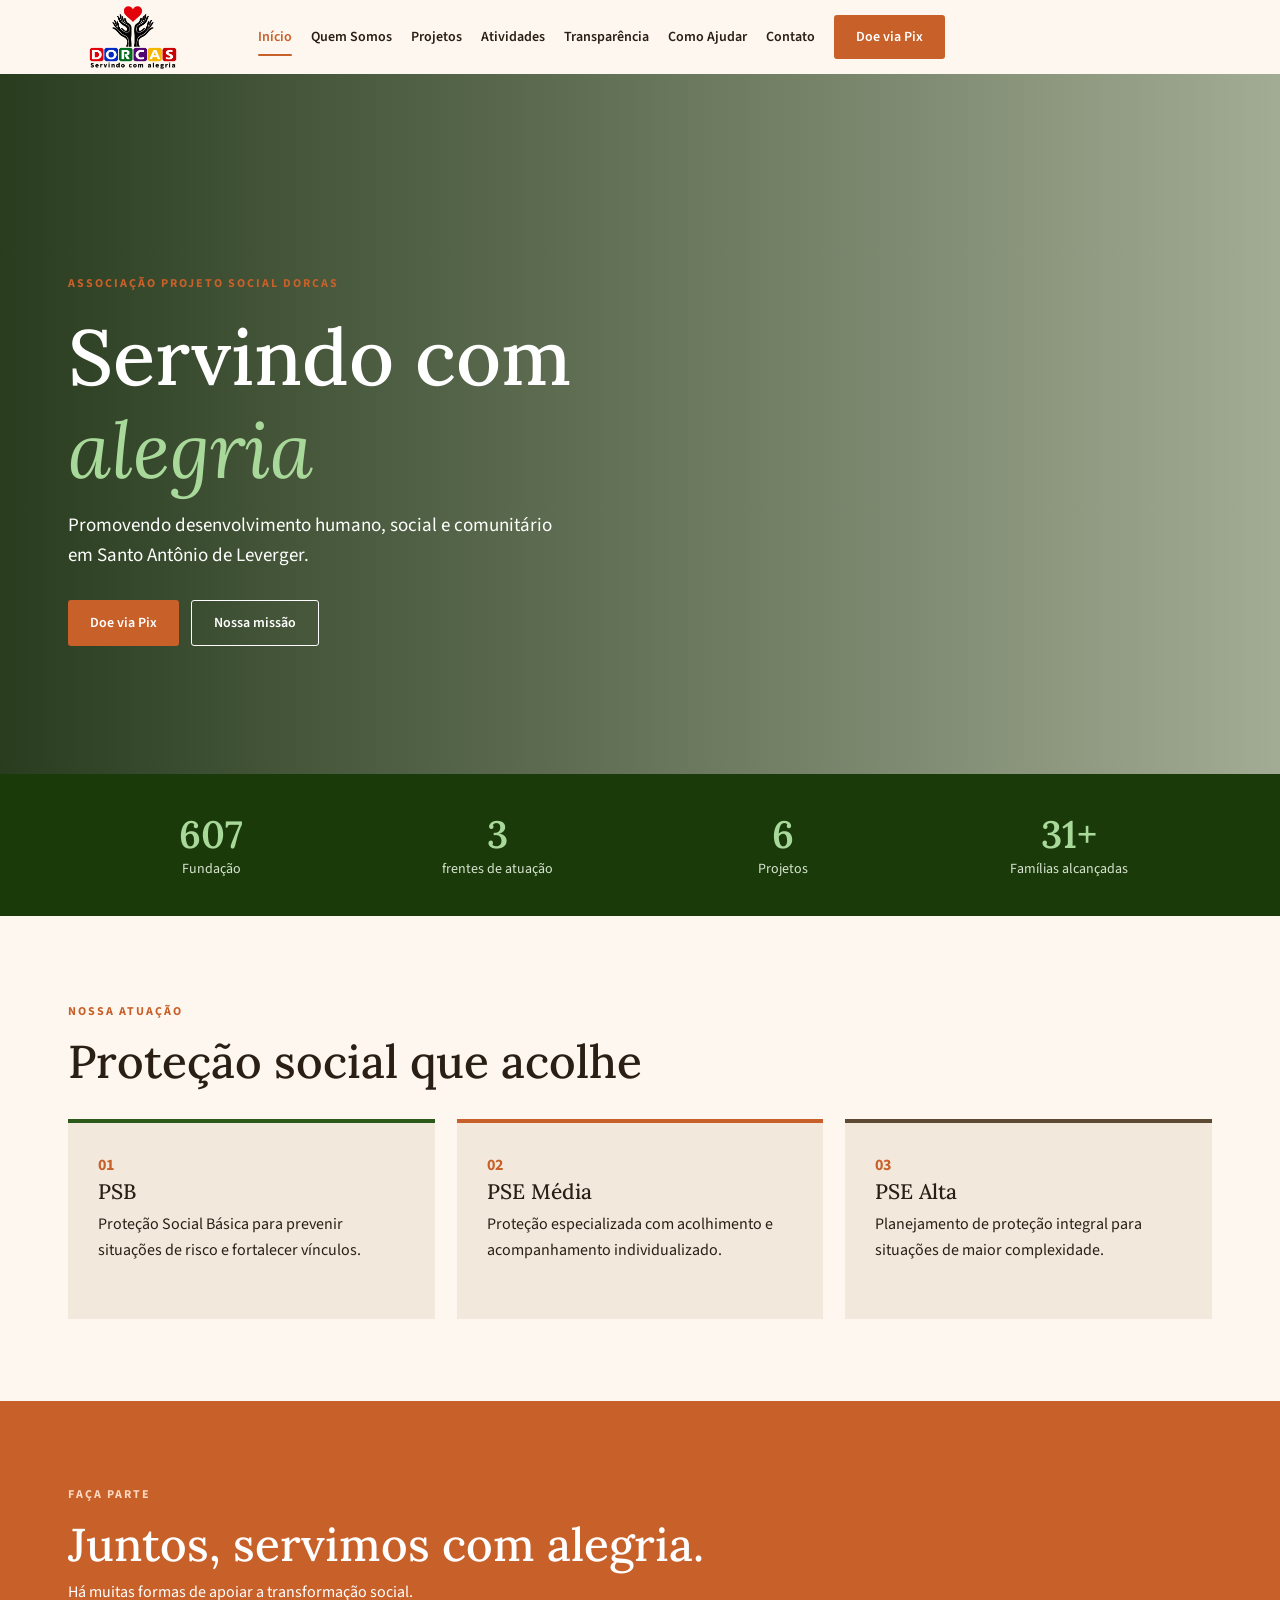
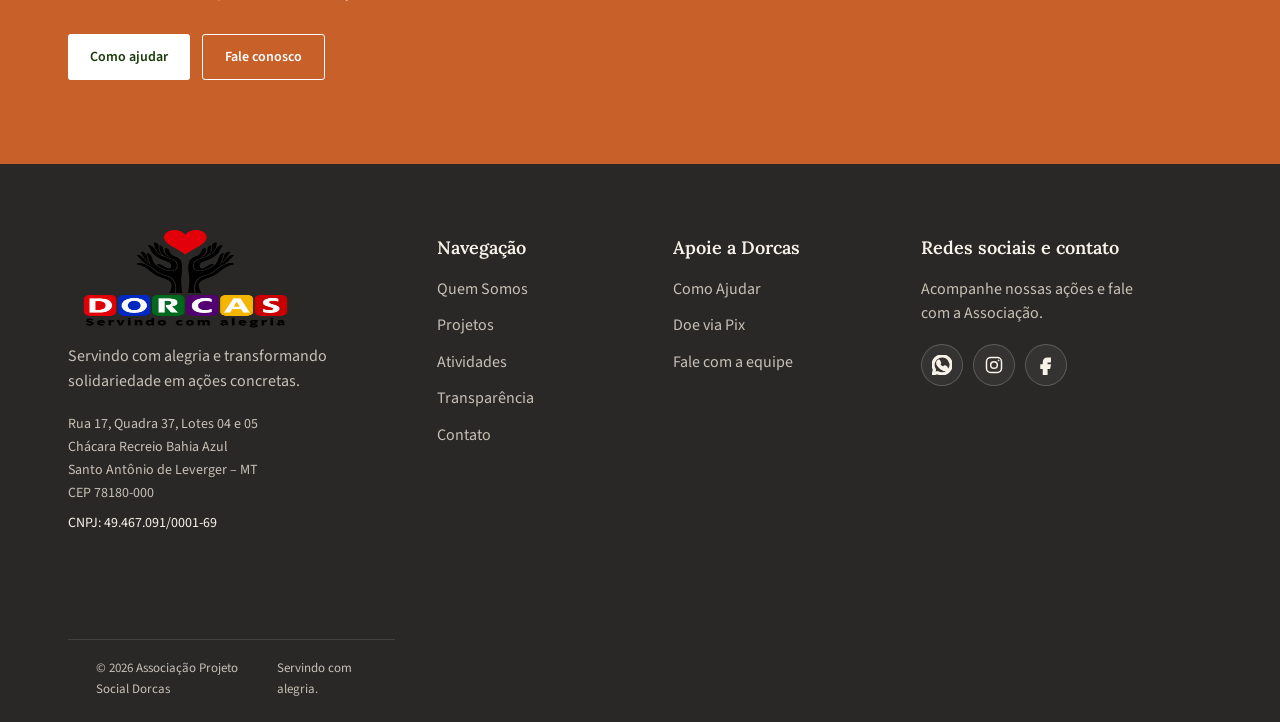
==== commit cd10d34c: "Update do projeto" ====
--- a/index.html
+++ b/index.html
@@ -38,7 +38,7 @@
                 <div><b class="counter" data-target="100" data-suffix="+">0</b><span>Famílias alcançadas</span></div>
             </div>
         </section>
-        <section class="section">
+        <section class="section protecao-social">
             <div class="container"><span class="eyebrow">Nossa atuação</span>
                 <h2>Proteção social que acolhe</h2>
                 <div class="cards three">
--- a/assets/css/style.css
+++ b/assets/css/style.css
@@ -91,7 +91,8 @@
     min-height: 74px;
     display: flex;
     align-items: center;
-    justify-content: space-between;
+    justify-content: flex-start;
+    gap: 45px;
 }
 
 .header-brand {
@@ -106,24 +107,22 @@
     display: flex;
     align-items: center;
     justify-content: center;
-    width: 64px;
+    width: 130px;
     height: 64px;
-    flex: 0 0 64px;
-    border-radius: 50%;
-    overflow: hidden;
-    background: transparent; /* Alterado de #fff para transparente */
-    border: none; /* Remova a borda branca se preferir */
+    flex: 0 0 130px;
+    overflow: visible;
+    background: transparent;
+    border: none;
     box-shadow: none;
 }
 
 .header-logo {
     display: block;
-    width: 100%;
-    height: 100%;
-    padding: 0;
+    width: 130px;
+    height: 64px;
     object-fit: contain;
     object-position: center;
-    background: transparent; /* Alterado de #fff para transparente */
+    background: transparent;
 }
 
 .header-brand-copy {
@@ -150,18 +149,24 @@
 /* Remove a moldura cinzenta e o fundo do botão Como Ajudar no menu para ficar igual aos outros */
 header nav .nav-help-button,
 header nav button[data-open-help] {
-    border: none !important;
-    background: transparent !important;
-    padding: 0 !important;
-    box-shadow: none !important;
-    font: inherit !important;
-    color: inherit !important;
+    display: block;
+    border: 0;
+    background: transparent;
+    box-shadow: none;
+    color: inherit;
+    font: inherit;
+    font-size: 14px;
+    font-weight: 600;
+    line-height: 1.6;
+    text-align: left;
     cursor: pointer;
+    margin: 0;
+    padding: 0;
 }
 
 header nav .nav-help-button:hover,
 header nav button[data-open-help]:hover {
-    color: var(--laranja) !important;
+    color: var(--laranja);
 }
 
 nav {
@@ -1367,6 +1372,7 @@
         opacity: 0;
         transform: translateY(12px);
     }
+
     to {
         opacity: 1;
         transform: translateY(0);
@@ -1583,7 +1589,7 @@
         height: 220px;
     }
 }
- 
+
 /* ==========================================
     PÁGINAS DE CONTEÚDO (INTRO, ARTIGOS, ETC)
    ========================================== */
@@ -1592,6 +1598,7 @@
     line-height: 1.7;
     margin-bottom: 1rem;
 }
+
 /* Seção: Nossos princípios */
 .principles-grid {
     display: grid;
@@ -1601,7 +1608,7 @@
 }
 
 /* Cada card */
-.principles-grid > article {
+.principles-grid>article {
     min-height: 120px;
     padding: 1rem;
     border: 1px solid #d8cec2;
@@ -1610,13 +1617,13 @@
     cursor: pointer;
 
     transition: transform 0.3s ease,
-                box-shadow 0.3s ease,
-                border-color 0.3s ease,
-                background-color 0.3s ease;
+        box-shadow 0.3s ease,
+        border-color 0.3s ease,
+        background-color 0.3s ease;
 }
 
 /* Efeito somente ao passar o mouse no card */
-.principles-grid > article:hover {
+.principles-grid>article:hover {
     transform: translateY(-6px);
     background-color: #ffffff;
     border-color: #c7682e;
@@ -1624,13 +1631,13 @@
 }
 
 /* Título dentro do card */
-.principles-grid > article h3 {
+.principles-grid>article h3 {
     margin: 0 0 0.5rem;
     color: #173d0b;
 }
 
 /* Texto dentro do card */
-.principles-grid > article p {
+.principles-grid>article p {
     margin: 0;
     line-height: 1.5;
 }
@@ -1665,9 +1672,9 @@
     cursor: pointer;
 
     transition: transform 0.3s ease,
-                box-shadow 0.3s ease,
-                border-color 0.3s ease,
-                background-color 0.3s ease;
+        box-shadow 0.3s ease,
+        border-color 0.3s ease,
+        background-color 0.3s ease;
 }
 
 /* Hover somente nos relatos */
@@ -1698,6 +1705,7 @@
     color: #6d6258;
     font-size: 0.8rem;
 }
+
 @media (max-width: 700px) {
     .relatos-grid {
         grid-template-columns: repeat(2, 1fr);
@@ -1720,9 +1728,9 @@
     cursor: pointer;
 
     transition: transform 0.3s ease,
-                box-shadow 0.3s ease,
-                border-color 0.3s ease,
-                background-color 0.3s ease;
+        box-shadow 0.3s ease,
+        border-color 0.3s ease,
+        background-color 0.3s ease;
 }
 
 /* Aparece ao passar o mouse */
@@ -1732,7 +1740,241 @@
     border-color: #c7682e !important;
     box-shadow: 0 10px 22px rgba(199, 104, 46, 0.25) !important;
 }
+
 .cards.three.relatos-grid .relato-card:hover {
     background-color: red !important;
     transform: scale(1.05) !important;
+}
+
+/* Efeito hover suave para os cards de frentes de atuação */
+.section .container .cards.three>div,
+.section .container div[style*="grid"]>div,
+.section .container .axis {
+    transition: transform 0.3s ease, box-shadow 0.3s ease, border-color 0.3s ease;
+}
+
+.section .container .cards.three>div:hover,
+.section .container div[style*="grid"]>div:hover,
+.section .container .axis:hover {
+    transform: translateY(-8px);
+    box-shadow: 0 12px 30px rgba(45, 90, 27, 0.15);
+    border-color: var(--laranja);
+}
+
+/* =========================================================
+   CORREÇÃO FINAL DO MENU MOBILE
+   ========================================================= */
+
+@media (max-width: 900px) {
+    nav.aberto {
+        display: flex !important;
+        position: absolute;
+        top: 68px;
+        left: 0;
+        right: 0;
+        z-index: 30;
+
+        width: 100%;
+        max-height: calc(100vh - 68px);
+        overflow-y: auto;
+
+        padding: 18px 28px !important;
+        margin: 0;
+
+        flex-direction: column !important;
+        align-items: stretch !important;
+        justify-content: flex-start;
+        gap: 0 !important;
+
+        background: var(--creme);
+        box-shadow: 0 8px 15px #0002;
+    }
+
+    nav.aberto a,
+    nav.aberto button[data-open-help],
+    nav.aberto .nav-help-button {
+        display: block !important;
+        width: 100% !important;
+        min-width: 100%;
+        min-height: 48px;
+
+        margin: 0 !important;
+        padding: 12px 0 !important;
+
+        border: 0 !important;
+        border-radius: 0 !important;
+        background: transparent !important;
+        box-shadow: none !important;
+
+        color: inherit;
+        font: inherit;
+        font-size: 14px;
+        font-weight: 600;
+        line-height: 1.5;
+        text-align: left !important;
+
+        align-self: stretch !important;
+        cursor: pointer;
+    }
+
+    nav.aberto a:hover,
+    nav.aberto button[data-open-help]:hover,
+    nav.aberto .nav-help-button:hover {
+        color: var(--laranja);
+    }
+
+    nav.aberto .btn,
+    nav.aberto button[data-open-pix] {
+        display: block !important;
+        width: 100% !important;
+        margin: 10px 0 0 !important;
+        padding: 12px 22px !important;
+        text-align: center !important;
+    }
+}
+
+@media (max-width: 560px) {
+    nav.aberto {
+        top: 62px;
+        padding: 16px 20px !important;
+        max-height: calc(100vh - 62px);
+    }
+
+    nav.aberto a,
+    nav.aberto button[data-open-help],
+    nav.aberto .nav-help-button {
+        min-height: 46px;
+        padding: 11px 0 !important;
+    }
+}
+
+/* =========================================================
+   CORREÇÃO DO BOTÃO COMO AJUDAR NO MENU DESKTOP
+   ========================================================= */
+
+header nav button[data-open-help],
+header nav .nav-help-button {
+    display: inline-block;
+    width: auto;
+    height: auto;
+    margin: 0;
+    padding: 0;
+    border: 0;
+    border-radius: 0;
+    outline: 0;
+    background: transparent;
+    box-shadow: none;
+    color: inherit;
+    font: inherit;
+    font-size: 14px;
+    font-weight: 600;
+    line-height: 1.6;
+    text-align: left;
+    cursor: pointer;
+}
+
+header nav button[data-open-help]:hover,
+header nav .nav-help-button:hover {
+    color: var(--laranja);
+}
+
+/* =========================================================
+   CORREÇÃO DOS RELATOS
+   ========================================================= */
+
+.cards.three.relatos-grid .relato-card:hover {
+    transform: translateY(-8px) !important;
+    background-color: #ffffff !important;
+    border-color: #c7682e !important;
+    box-shadow: 0 10px 22px rgba(199, 104, 46, 0.25) !important;
+}
+
+/* =========================================================
+   CORREÇÃO DOS PRINCÍPIOS
+   ========================================================= */
+
+@media (max-width: 900px) {
+    .principles-grid {
+        grid-template-columns: repeat(2, 1fr) !important;
+    }
+}
+
+@media (max-width: 550px) {
+    .principles-grid {
+        grid-template-columns: 1fr !important;
+    }
+}
+
+.team-photo {
+  display: block;
+  width: 70px;
+  height: 70px;
+  margin: 0 auto;
+  border-radius: 50%;
+  
+  /* Volta para o cover para garantir que o círculo fique totalmente preenchido */
+  object-fit: cover; 
+  
+  /* O segredo está aqui: alinha o corte da imagem pelo TOPO, evitando cortar as cabeças */
+  object-position: center top; 
+  
+  background: transparent;
+  transition: transform 0.3s ease, box-shadow 0.3s ease;
+}
+
+/* Efeito ao passar o mouse por cima do cartão */
+.team:hover {
+    transform: translateY(-8px);
+    border-color: var(--laranja);
+    box-shadow: 0 10px 22px rgba(199, 104, 46, 0.20);
+}
+
+.team .avatar {
+    width: 70px;
+    height: 70px;
+    margin: 0 auto;
+}
+
+.team h3 {
+    margin-top: 16px;
+}
+
+/* ==========================================
+   PROTEÇÃO SOCIAL QUE ACOLHE
+   ========================================== */
+
+.protecao-social .cards.three > div {
+    border-top: 3px solid var(--laranja);
+    transition: 
+        transform 0.3s ease,
+        box-shadow 0.3s ease,
+        border-color 0.3s ease,
+        background-color 0.3s ease;
+}
+
+/* Ao passar o mouse */
+.protecao-social .cards.three > div:hover {
+    border-top-color: var(--verde);
+    box-shadow: 0 12px 30px rgba(45, 90, 27, 0.15);
+    transform: translateY(-8px);
+}
+
+/* Número do card */
+.protecao-social .cards.three > div span {
+    color: var(--laranja);
+    transition: color 0.3s ease;
+}
+
+.protecao-social .cards.three > div:hover span {
+    color: var(--verde);
+}
+
+/* Título do card */
+.protecao-social .cards.three > div h3 {
+    color: var(--laranja);
+    transition: color 0.3s ease;
+}
+
+.protecao-social .cards.three > div:hover h3 {
+    color: var(--verde);
 }
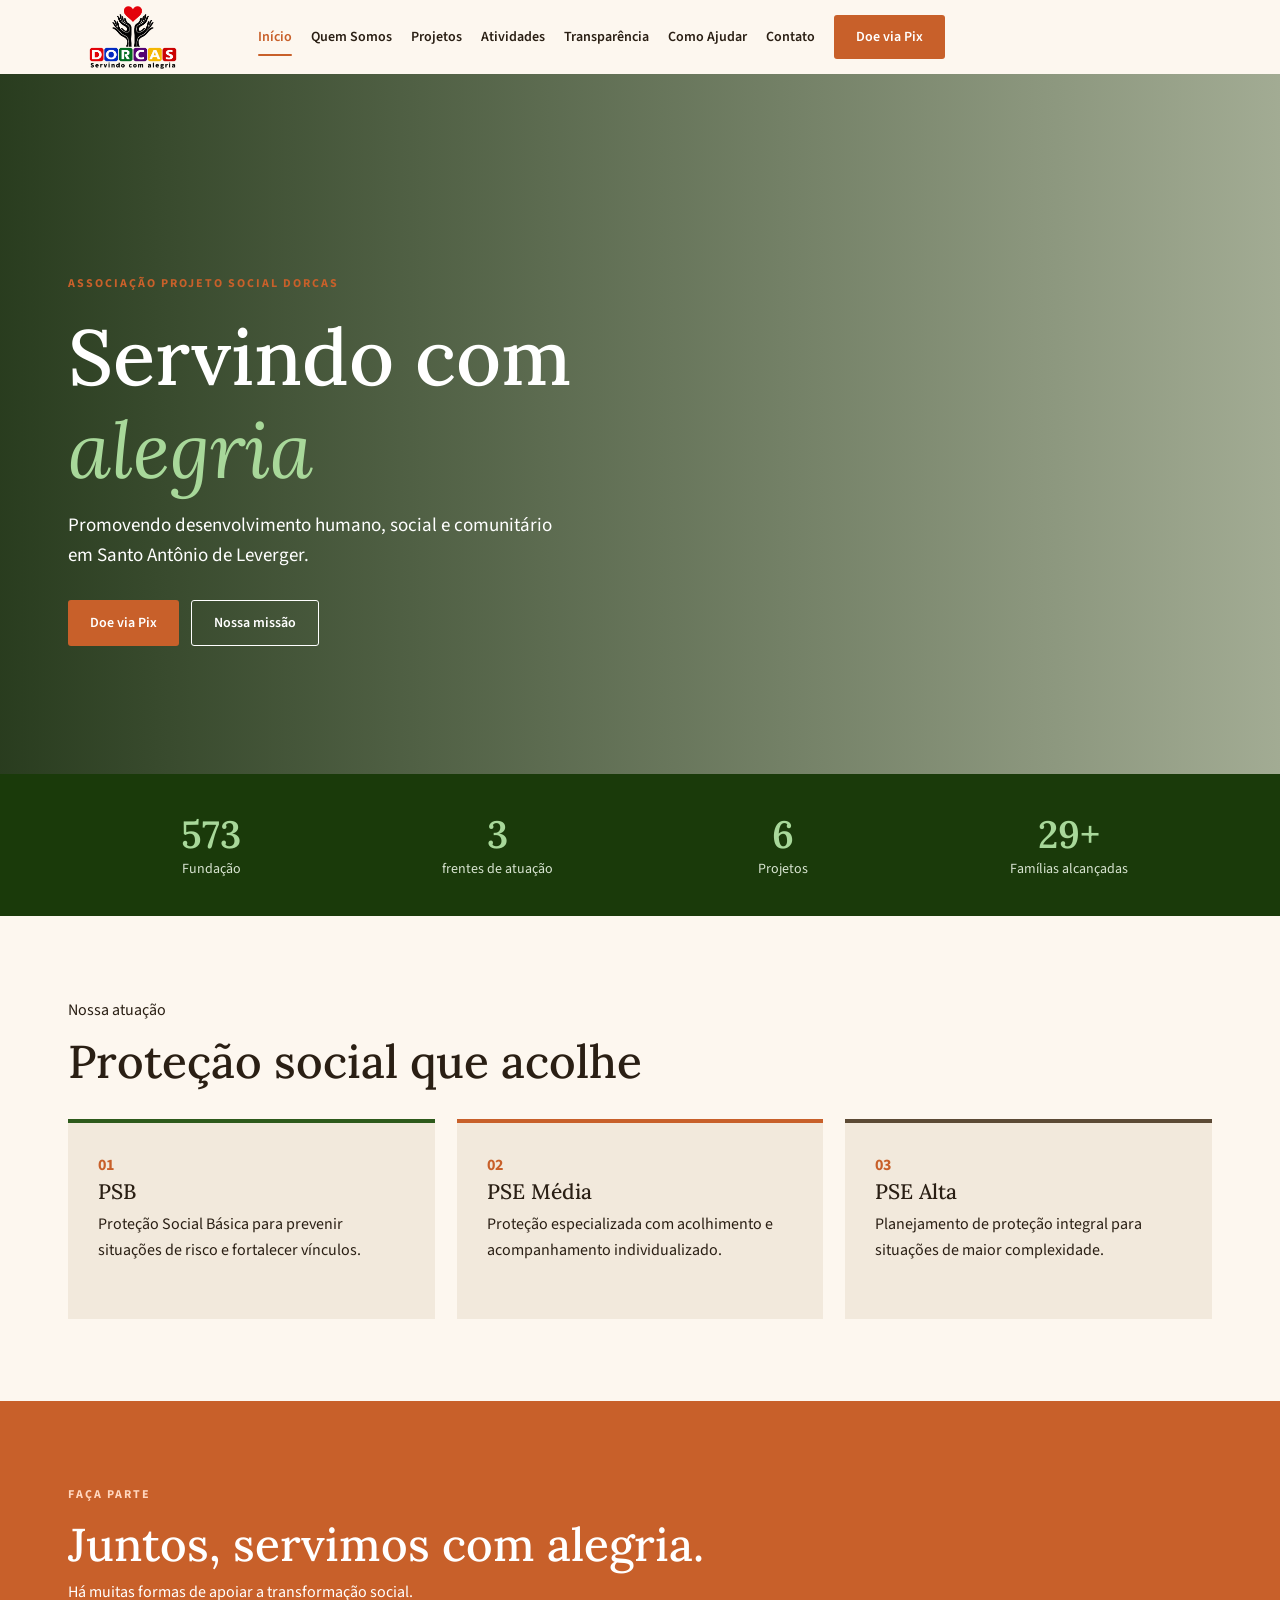
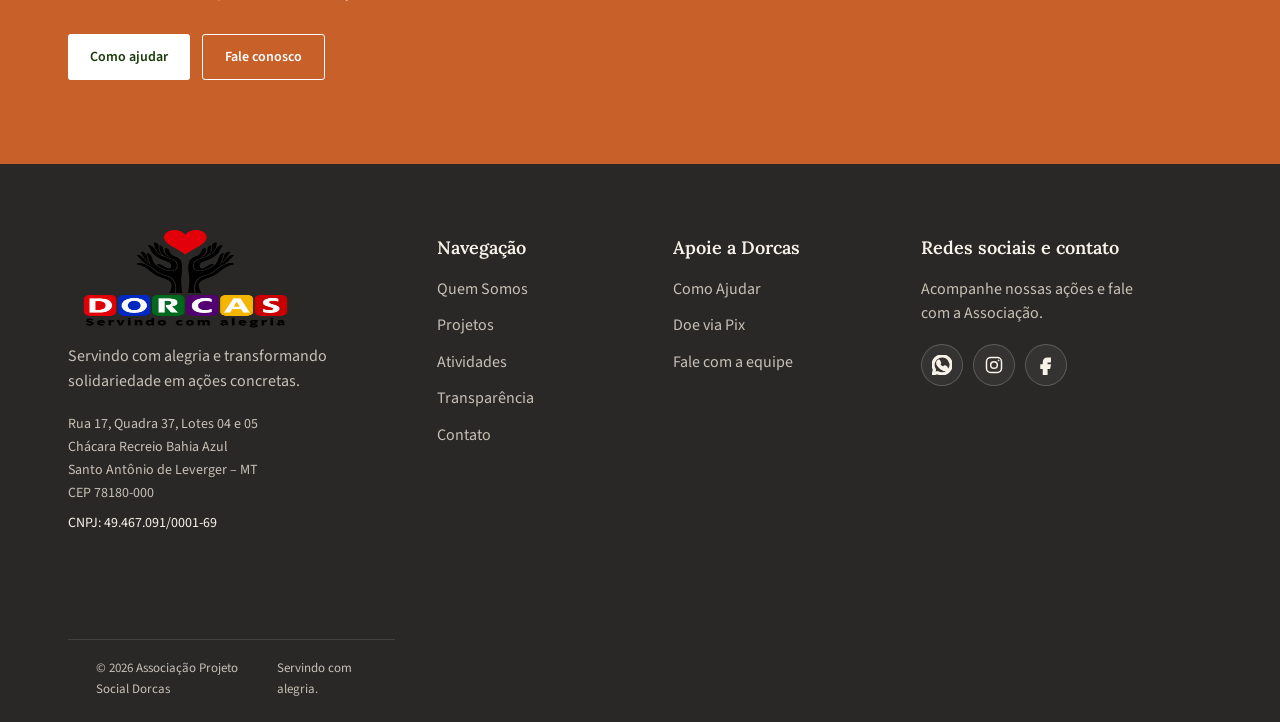
==== commit 66806407: "Update" ====
--- a/index.html
+++ b/index.html
@@ -39,7 +39,7 @@
             </div>
         </section>
         <section class="section protecao-social">
-            <div class="container"><span class="eyebrow">Nossa atuação</span>
+            <div class="container"><span class="protecao-social">Nossa atuação</span>
                 <h2>Proteção social que acolhe</h2>
                 <div class="cards three">
                     <article class="axis green"><span>01</span>
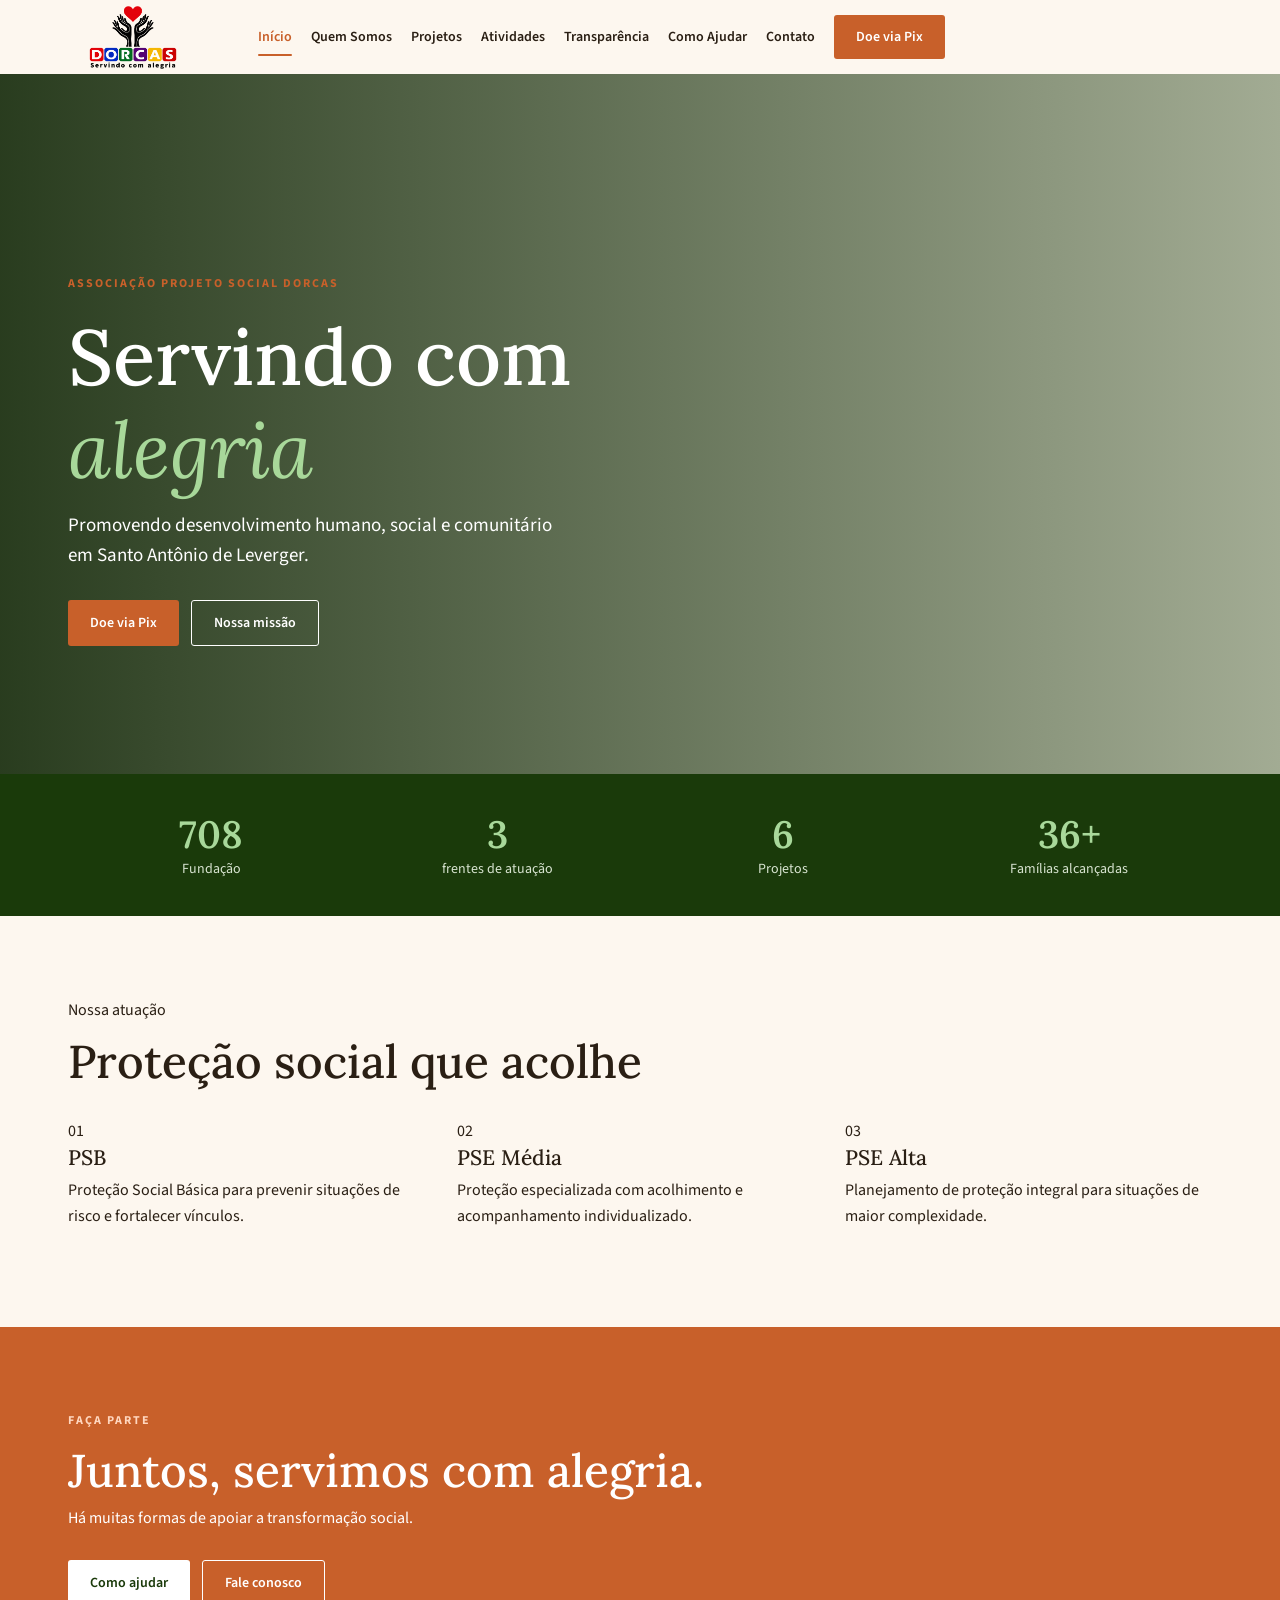
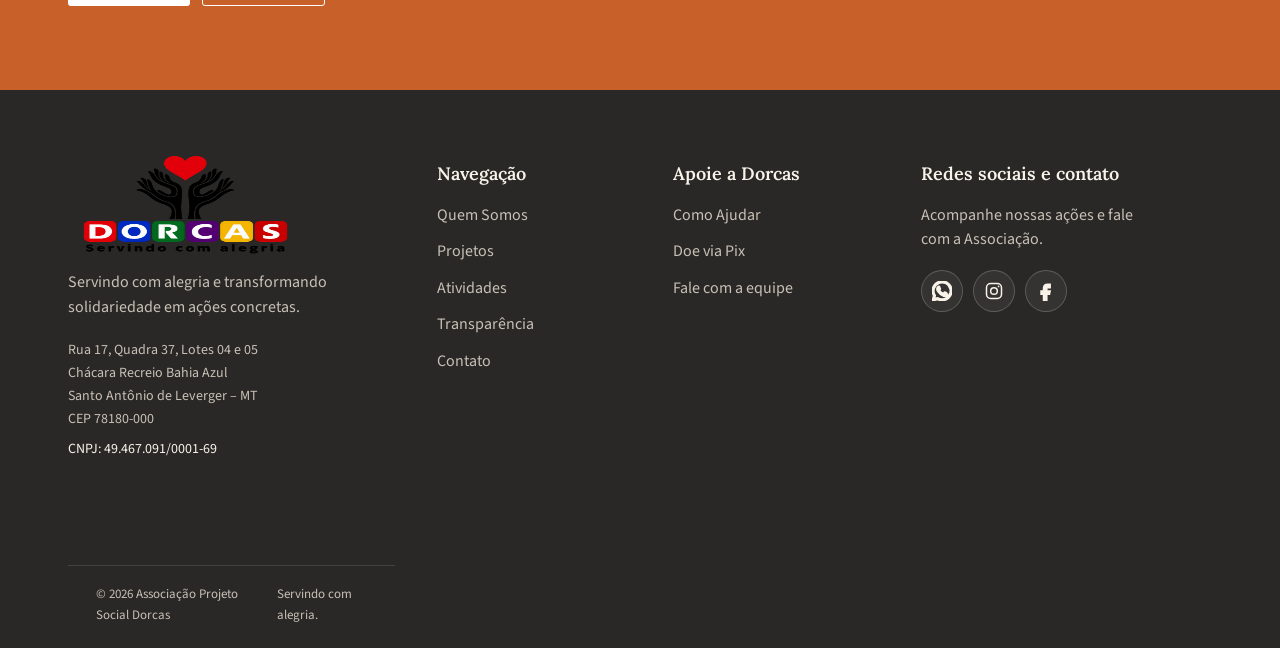
==== commit d965ab18: "Update" ====
--- a/index.html
+++ b/index.html
@@ -42,15 +42,15 @@
             <div class="container"><span class="protecao-social">Nossa atuação</span>
                 <h2>Proteção social que acolhe</h2>
                 <div class="cards three">
-                    <article class="axis green"><span>01</span>
+                    <article class=><span>01</span>
                         <h3>PSB</h3>
                         <p>Proteção Social Básica para prevenir situações de risco e fortalecer vínculos.</p>
                     </article>
-                    <article class="axis orange"><span>02</span>
+                    <article class=><span>02</span>
                         <h3>PSE Média</h3>
                         <p>Proteção especializada com acolhimento e acompanhamento individualizado.</p>
                     </article>
-                    <article class="axis brown"><span>03</span>
+                    <article class=><span>03</span>
                         <h3>PSE Alta</h3>
                         <p>Planejamento de proteção integral para situações de maior complexidade.</p>
                     </article>
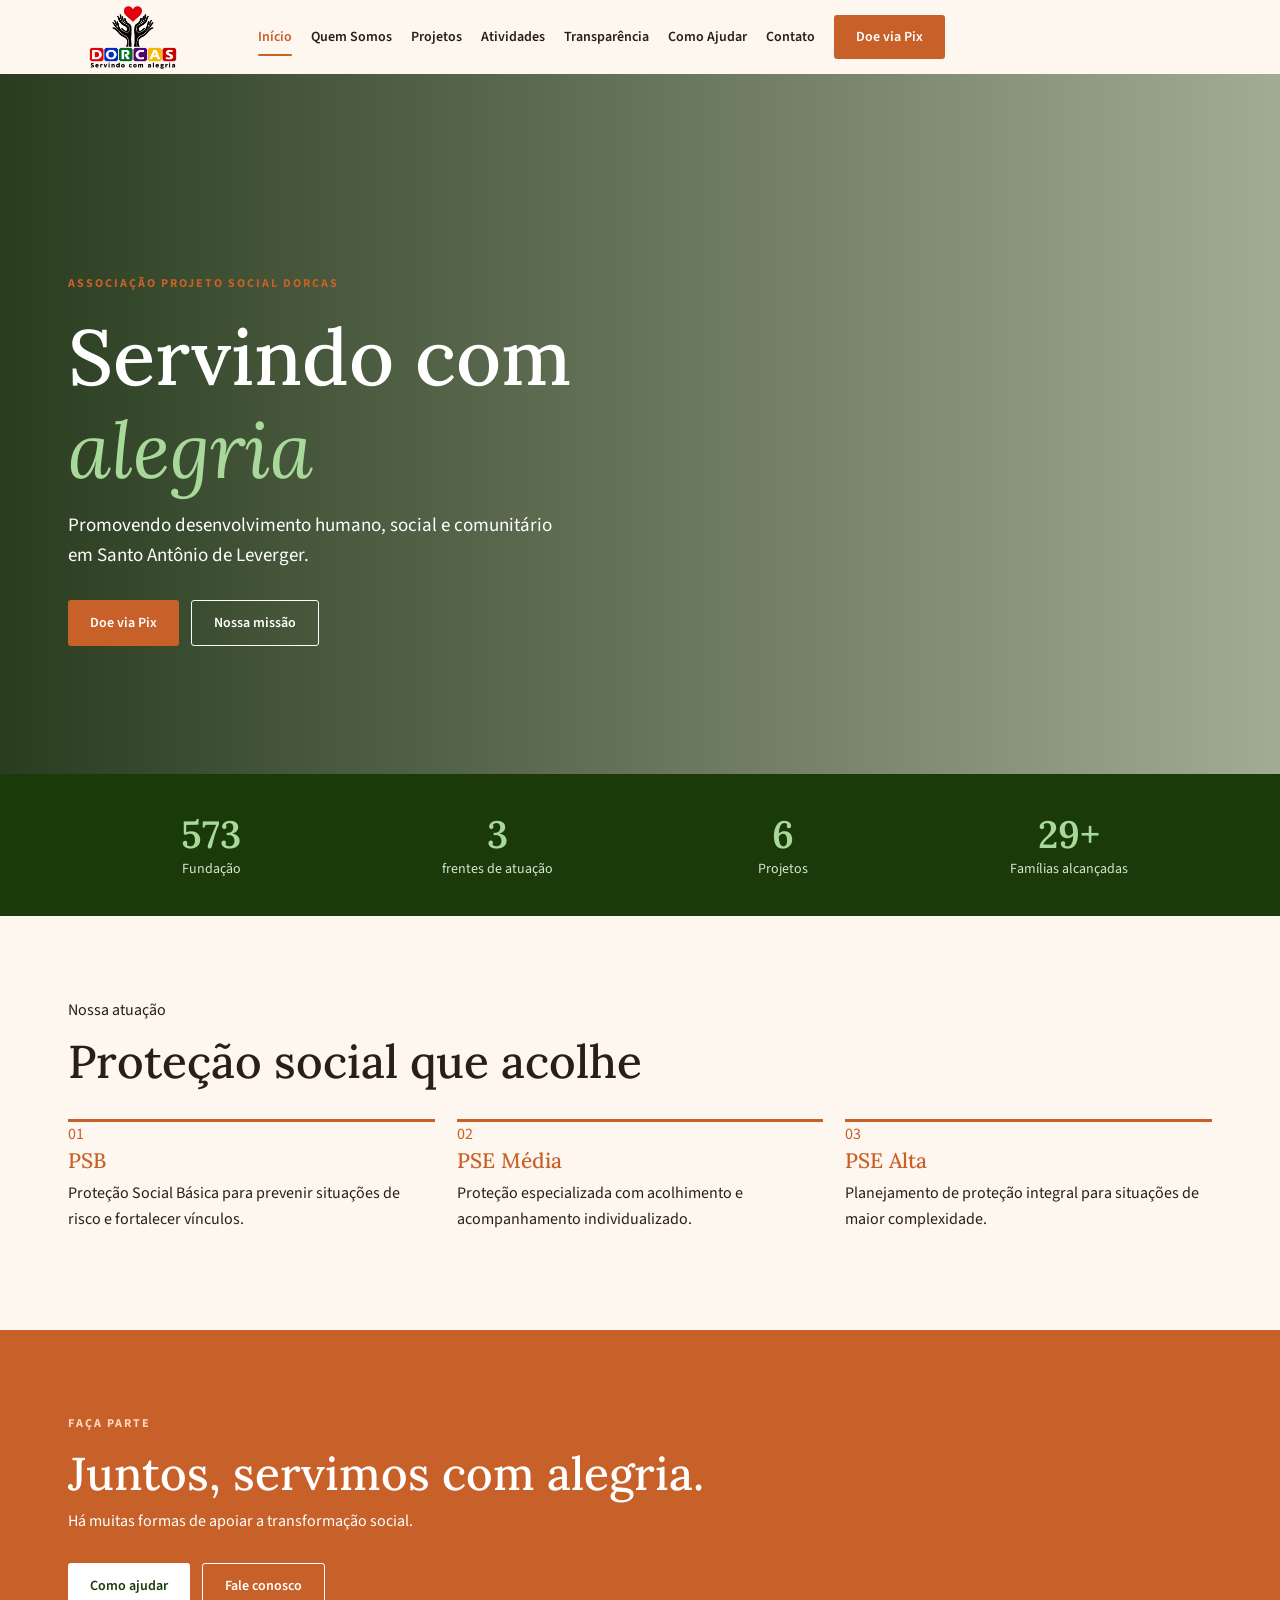
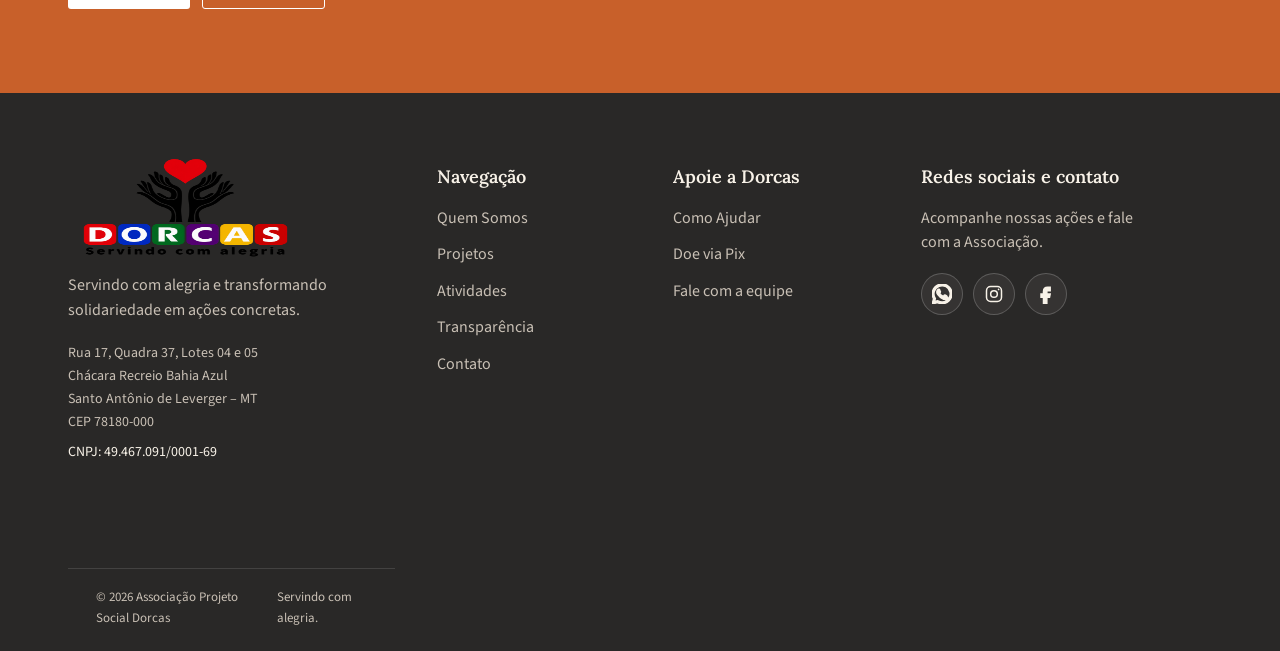
==== commit 55723488: "Update Css e index" ====
--- a/index.html
+++ b/index.html
@@ -41,16 +41,16 @@
         <section class="section protecao-social">
             <div class="container"><span class="protecao-social">Nossa atuação</span>
                 <h2>Proteção social que acolhe</h2>
-                <div class="cards three">
-                    <article class=><span>01</span>
+                <div class="cards three protecao-cards">
+                    <article ><span>01</span>
                         <h3>PSB</h3>
                         <p>Proteção Social Básica para prevenir situações de risco e fortalecer vínculos.</p>
                     </article>
-                    <article class=><span>02</span>
+                    <article ><span>02</span>
                         <h3>PSE Média</h3>
                         <p>Proteção especializada com acolhimento e acompanhamento individualizado.</p>
                     </article>
-                    <article class=><span>03</span>
+                    <article ><span>03</span>
                         <h3>PSE Alta</h3>
                         <p>Planejamento de proteção integral para situações de maior complexidade.</p>
                     </article>
--- a/assets/css/style.css
+++ b/assets/css/style.css
@@ -1940,41 +1940,40 @@
 }
 
 /* ==========================================
-   PROTEÇÃO SOCIAL QUE ACOLHE
+   CARDS - PROTEÇÃO SOCIAL QUE ACOLHE
    ========================================== */
 
-.protecao-social .cards.three > div {
+.protecao-cards > article {
     border-top: 3px solid var(--laranja);
     transition: 
         transform 0.3s ease,
         box-shadow 0.3s ease,
-        border-color 0.3s ease,
-        background-color 0.3s ease;
-}
-
-/* Ao passar o mouse */
-.protecao-social .cards.three > div:hover {
+        border-color 0.3s ease;
+}
+
+/* Mouse sobre o card */
+.protecao-cards > article:hover {
     border-top-color: var(--verde);
+    transform: translateY(-8px);
     box-shadow: 0 12px 30px rgba(45, 90, 27, 0.15);
-    transform: translateY(-8px);
-}
-
-/* Número do card */
-.protecao-social .cards.three > div span {
+}
+
+/* Número */
+.protecao-cards > article > span {
     color: var(--laranja);
     transition: color 0.3s ease;
 }
 
-.protecao-social .cards.three > div:hover span {
+.protecao-cards > article:hover > span {
     color: var(--verde);
 }
 
-/* Título do card */
-.protecao-social .cards.three > div h3 {
+/* Título */
+.protecao-cards > article h3 {
     color: var(--laranja);
     transition: color 0.3s ease;
 }
 
-.protecao-social .cards.three > div:hover h3 {
+.protecao-cards > article:hover h3 {
     color: var(--verde);
 }
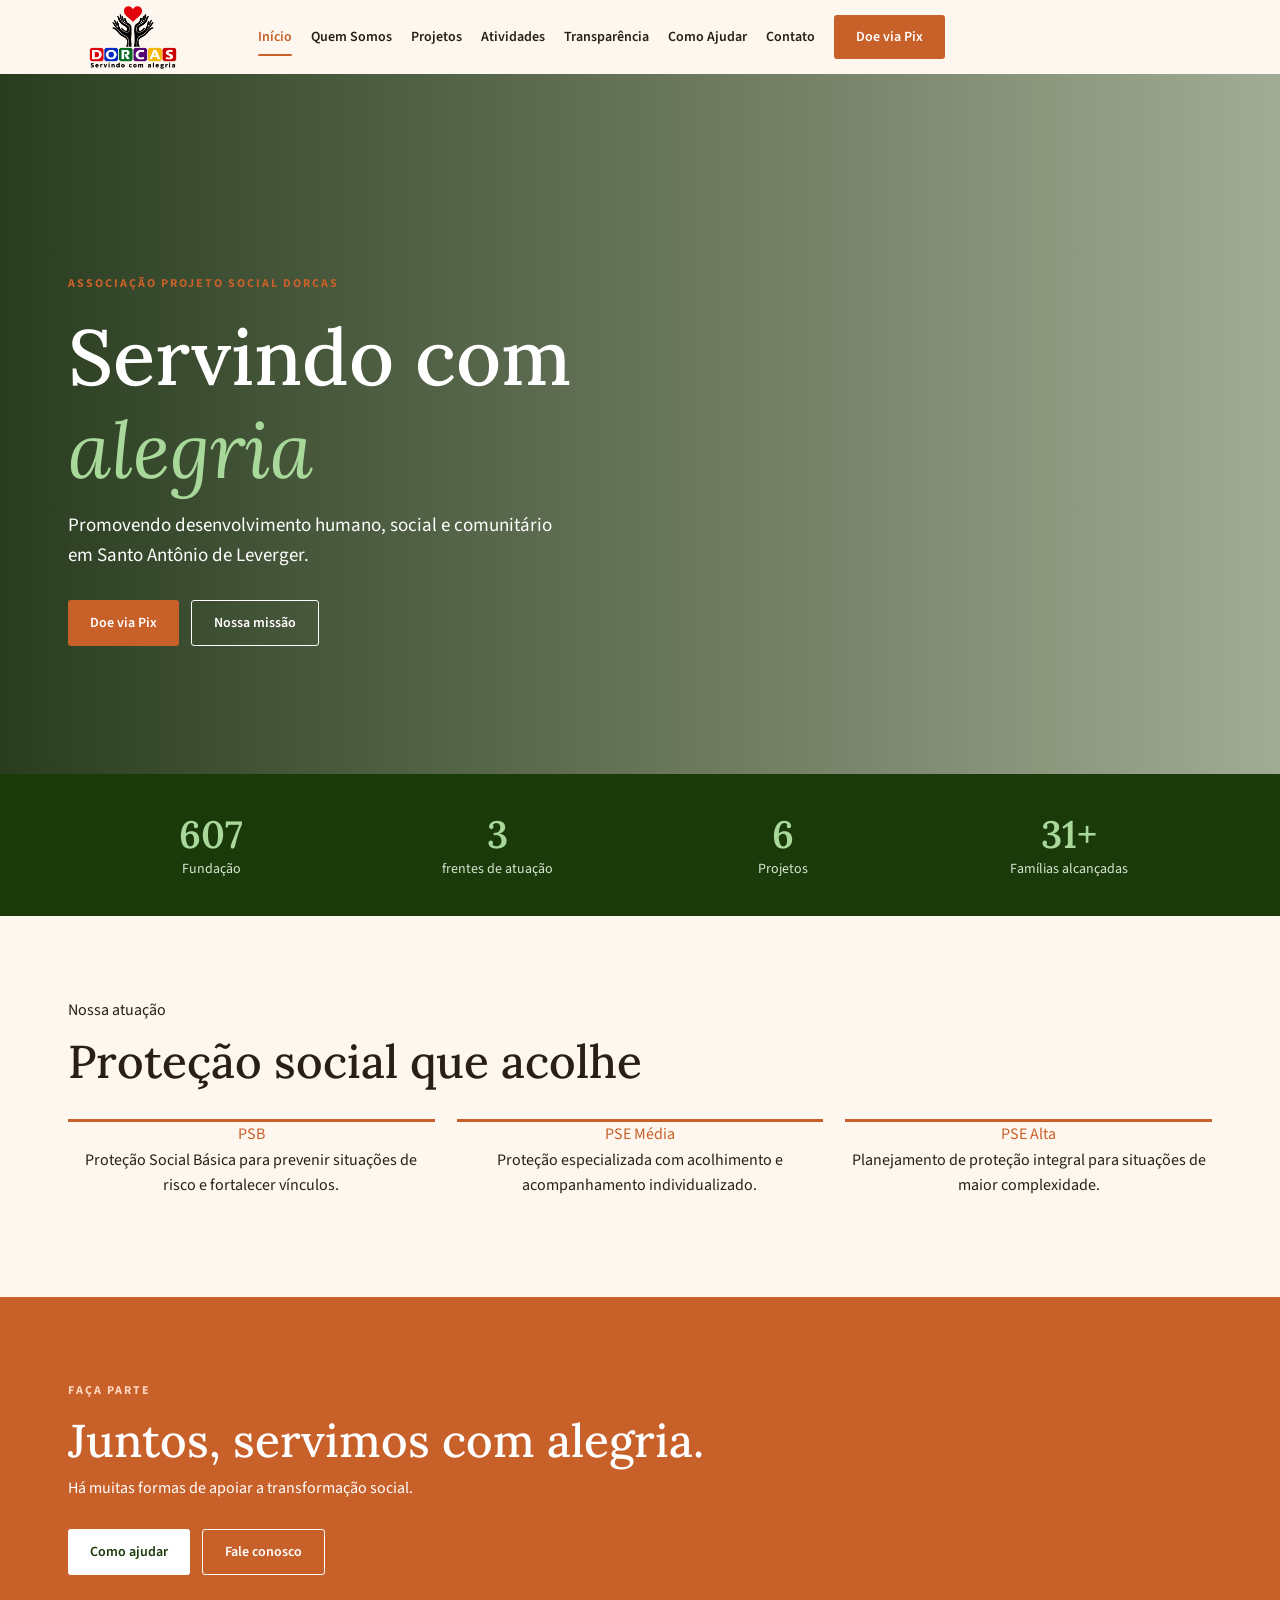
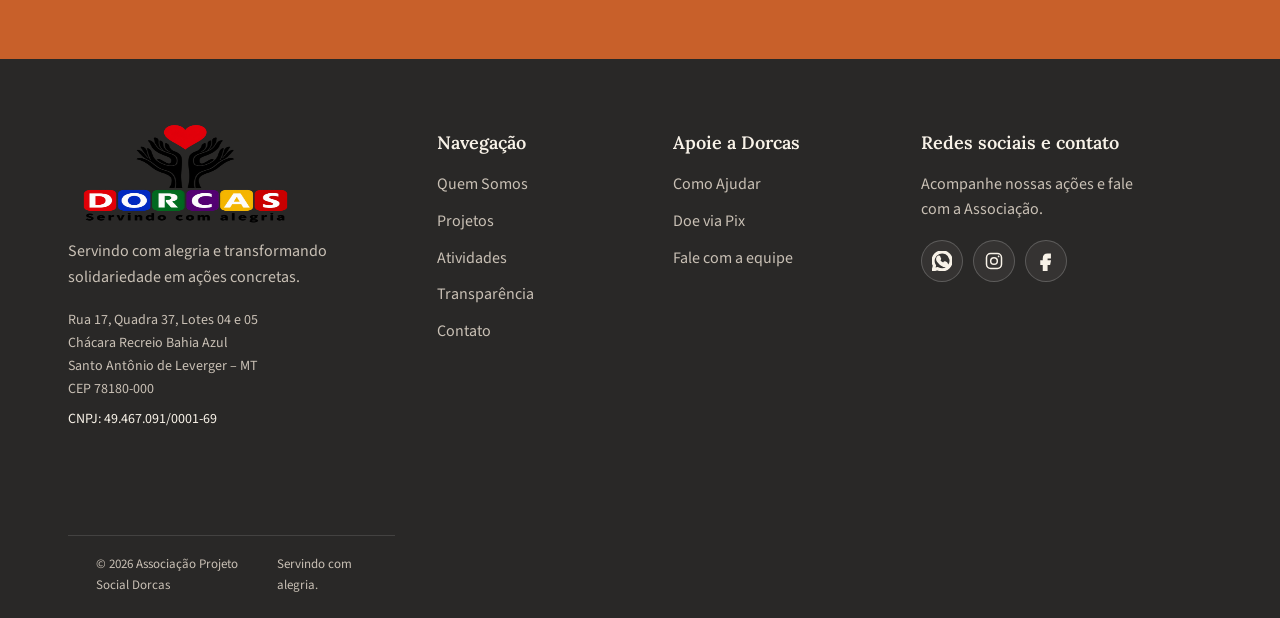
==== commit 920c43d6: "Update projeto" ====
--- a/index.html
+++ b/index.html
@@ -42,16 +42,13 @@
             <div class="container"><span class="protecao-social">Nossa atuação</span>
                 <h2>Proteção social que acolhe</h2>
                 <div class="cards three protecao-cards">
-                    <article ><span>01</span>
-                        <h3>PSB</h3>
+                    <article ><span>PSB</span>
                         <p>Proteção Social Básica para prevenir situações de risco e fortalecer vínculos.</p>
                     </article>
-                    <article ><span>02</span>
-                        <h3>PSE Média</h3>
+                    <article ><span>PSE Média</span> 
                         <p>Proteção especializada com acolhimento e acompanhamento individualizado.</p>
                     </article>
-                    <article ><span>03</span>
-                        <h3>PSE Alta</h3>
+                    <article ><span>PSE Alta</span>
                         <p>Planejamento de proteção integral para situações de maior complexidade.</p>
                     </article>
                 </div>
--- a/assets/css/style.css
+++ b/assets/css/style.css
@@ -1944,8 +1944,11 @@
    ========================================== */
 
 .protecao-cards > article {
+    text-align: center;
+
     border-top: 3px solid var(--laranja);
-    transition: 
+
+    transition:
         transform 0.3s ease,
         box-shadow 0.3s ease,
         border-color 0.3s ease;
@@ -1954,13 +1957,18 @@
 /* Mouse sobre o card */
 .protecao-cards > article:hover {
     border-top-color: var(--verde);
+
     transform: translateY(-8px);
+
     box-shadow: 0 12px 30px rgba(45, 90, 27, 0.15);
 }
 
 /* Número */
 .protecao-cards > article > span {
+    display: block;
+
     color: var(--laranja);
+
     transition: color 0.3s ease;
 }
 
@@ -1971,6 +1979,7 @@
 /* Título */
 .protecao-cards > article h3 {
     color: var(--laranja);
+
     transition: color 0.3s ease;
 }
 
